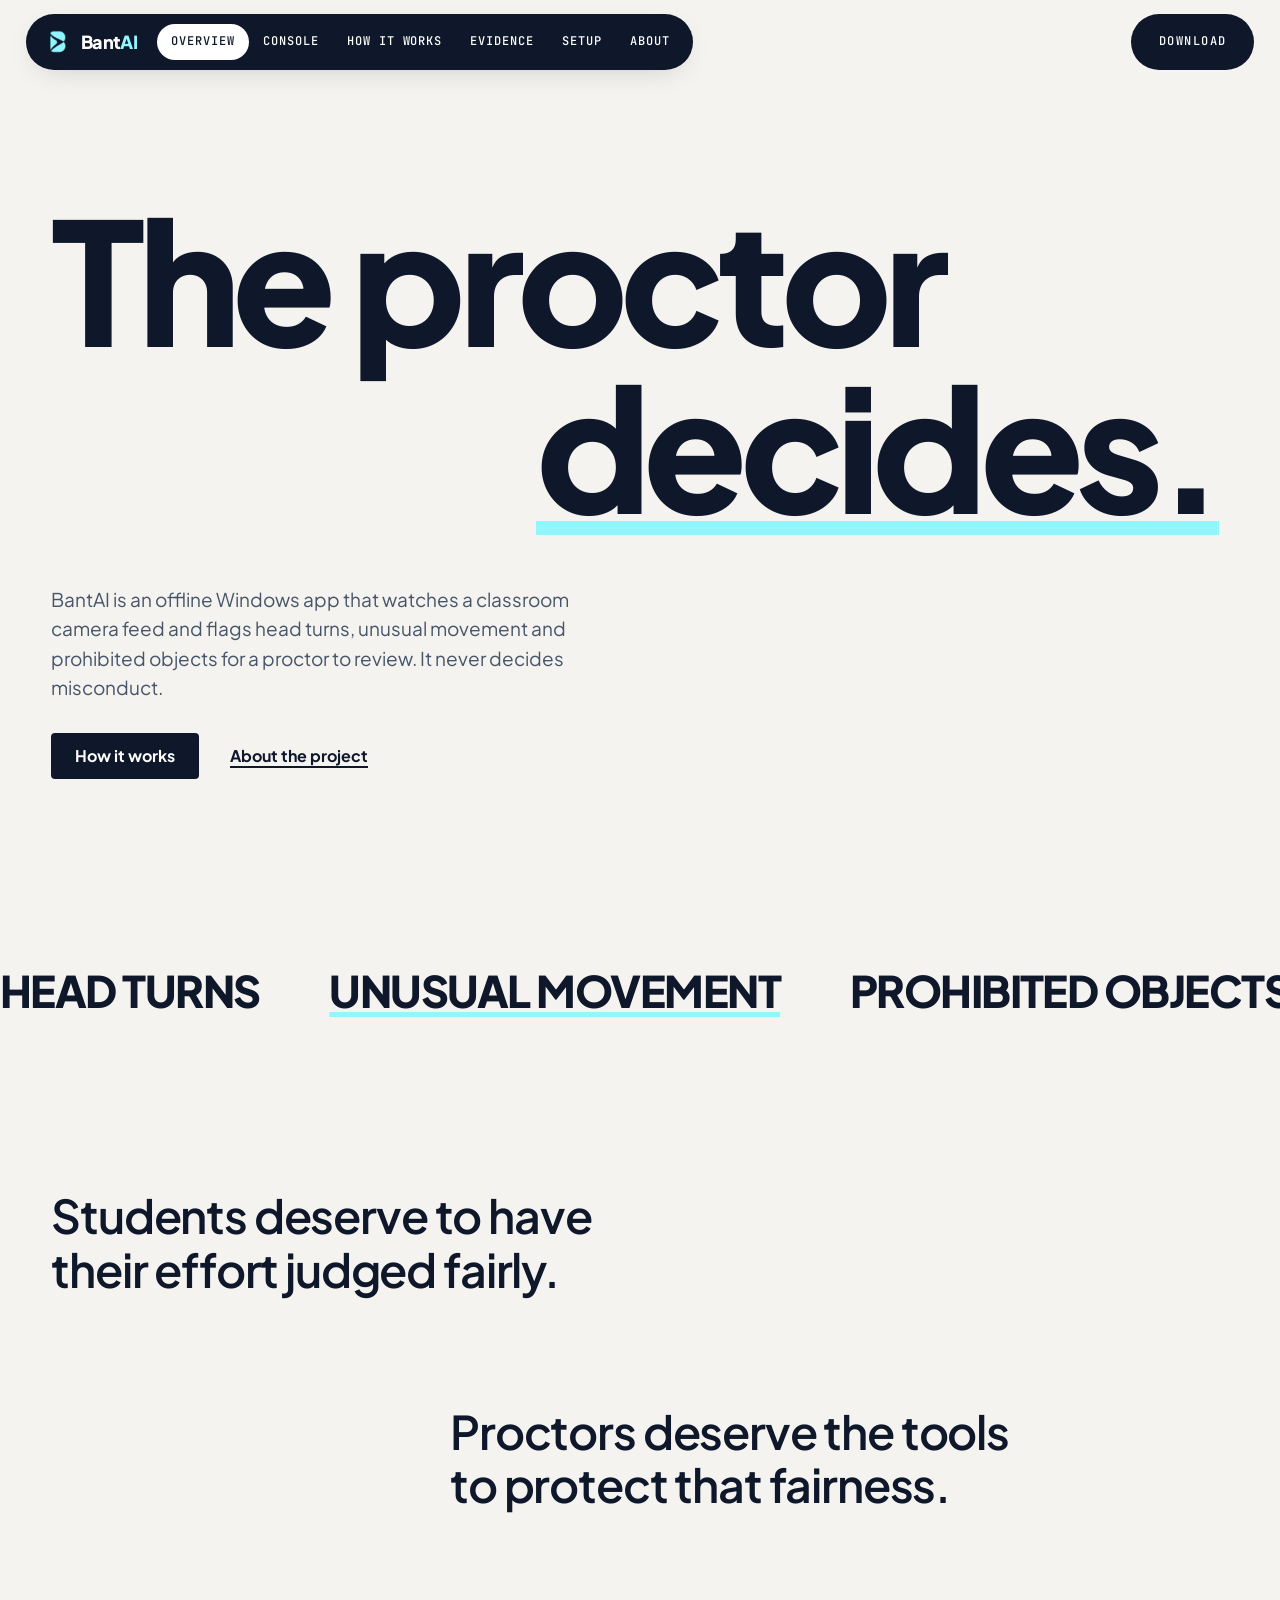
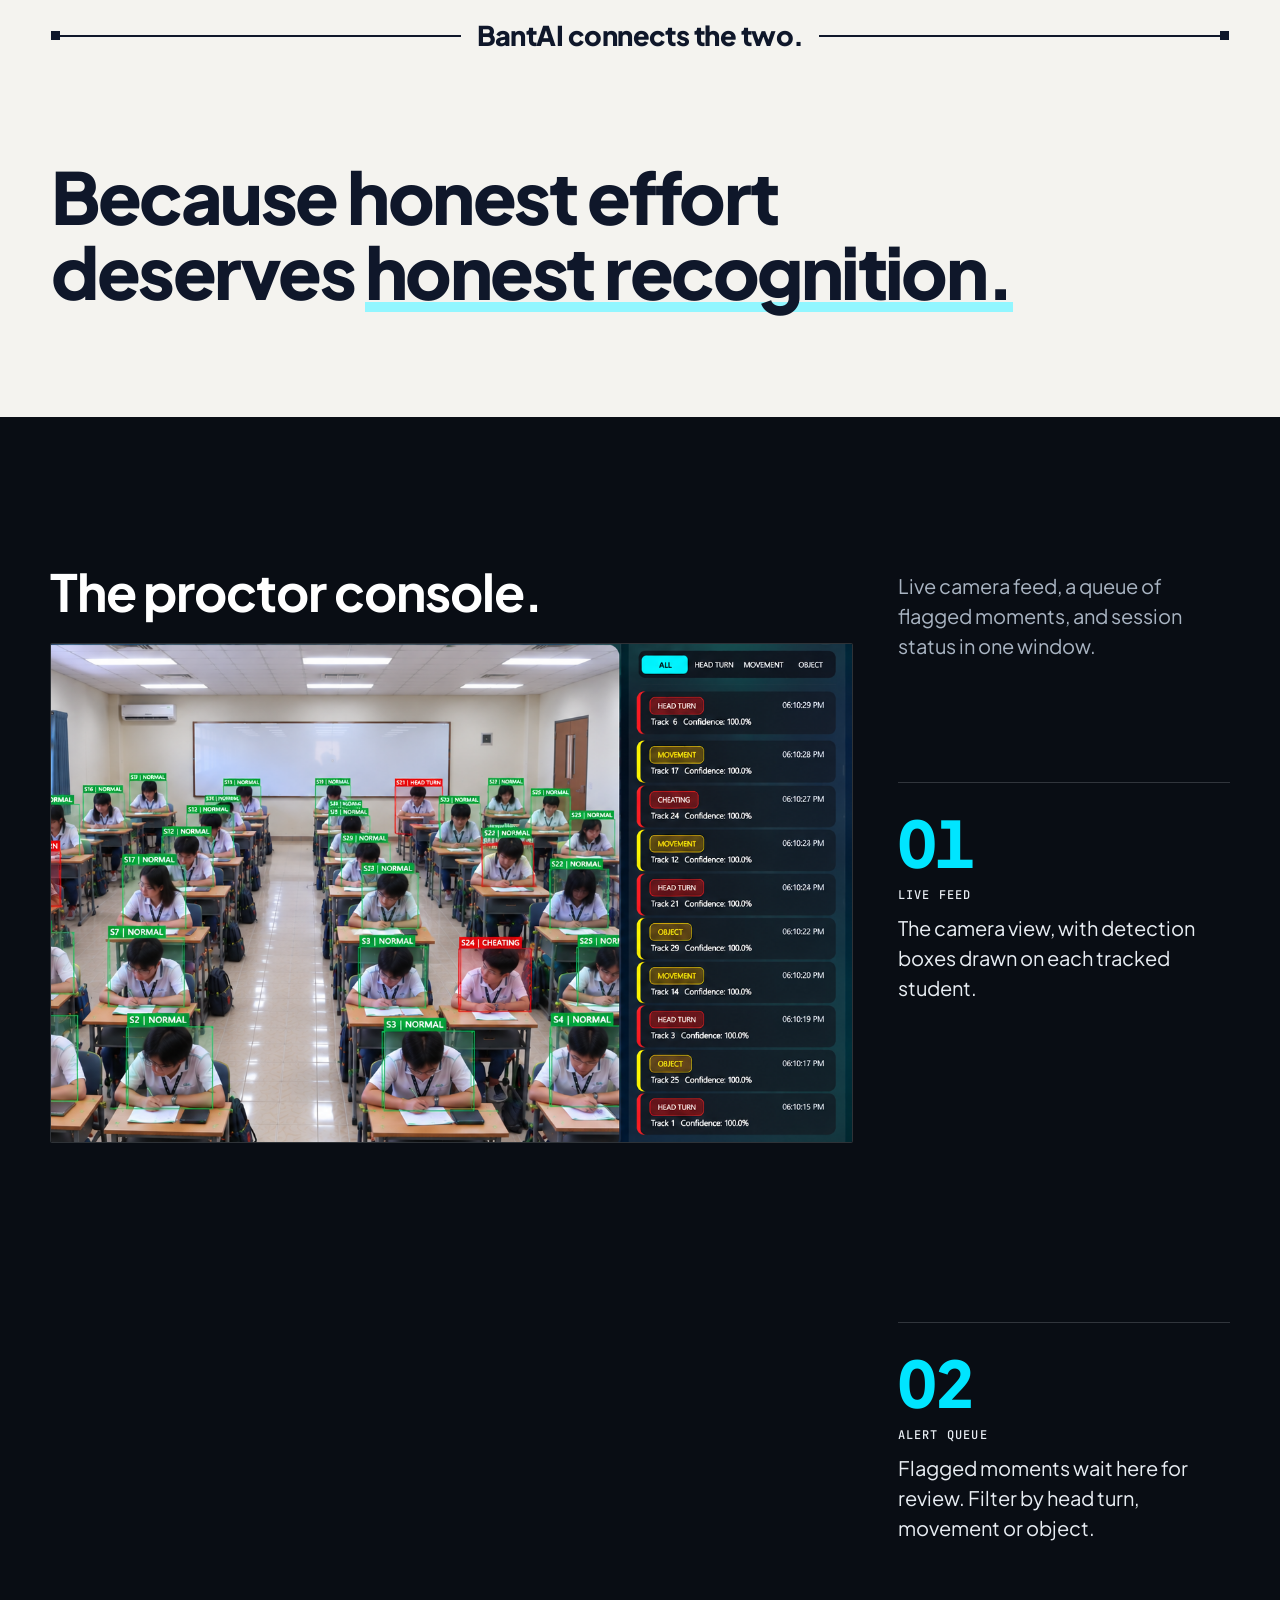
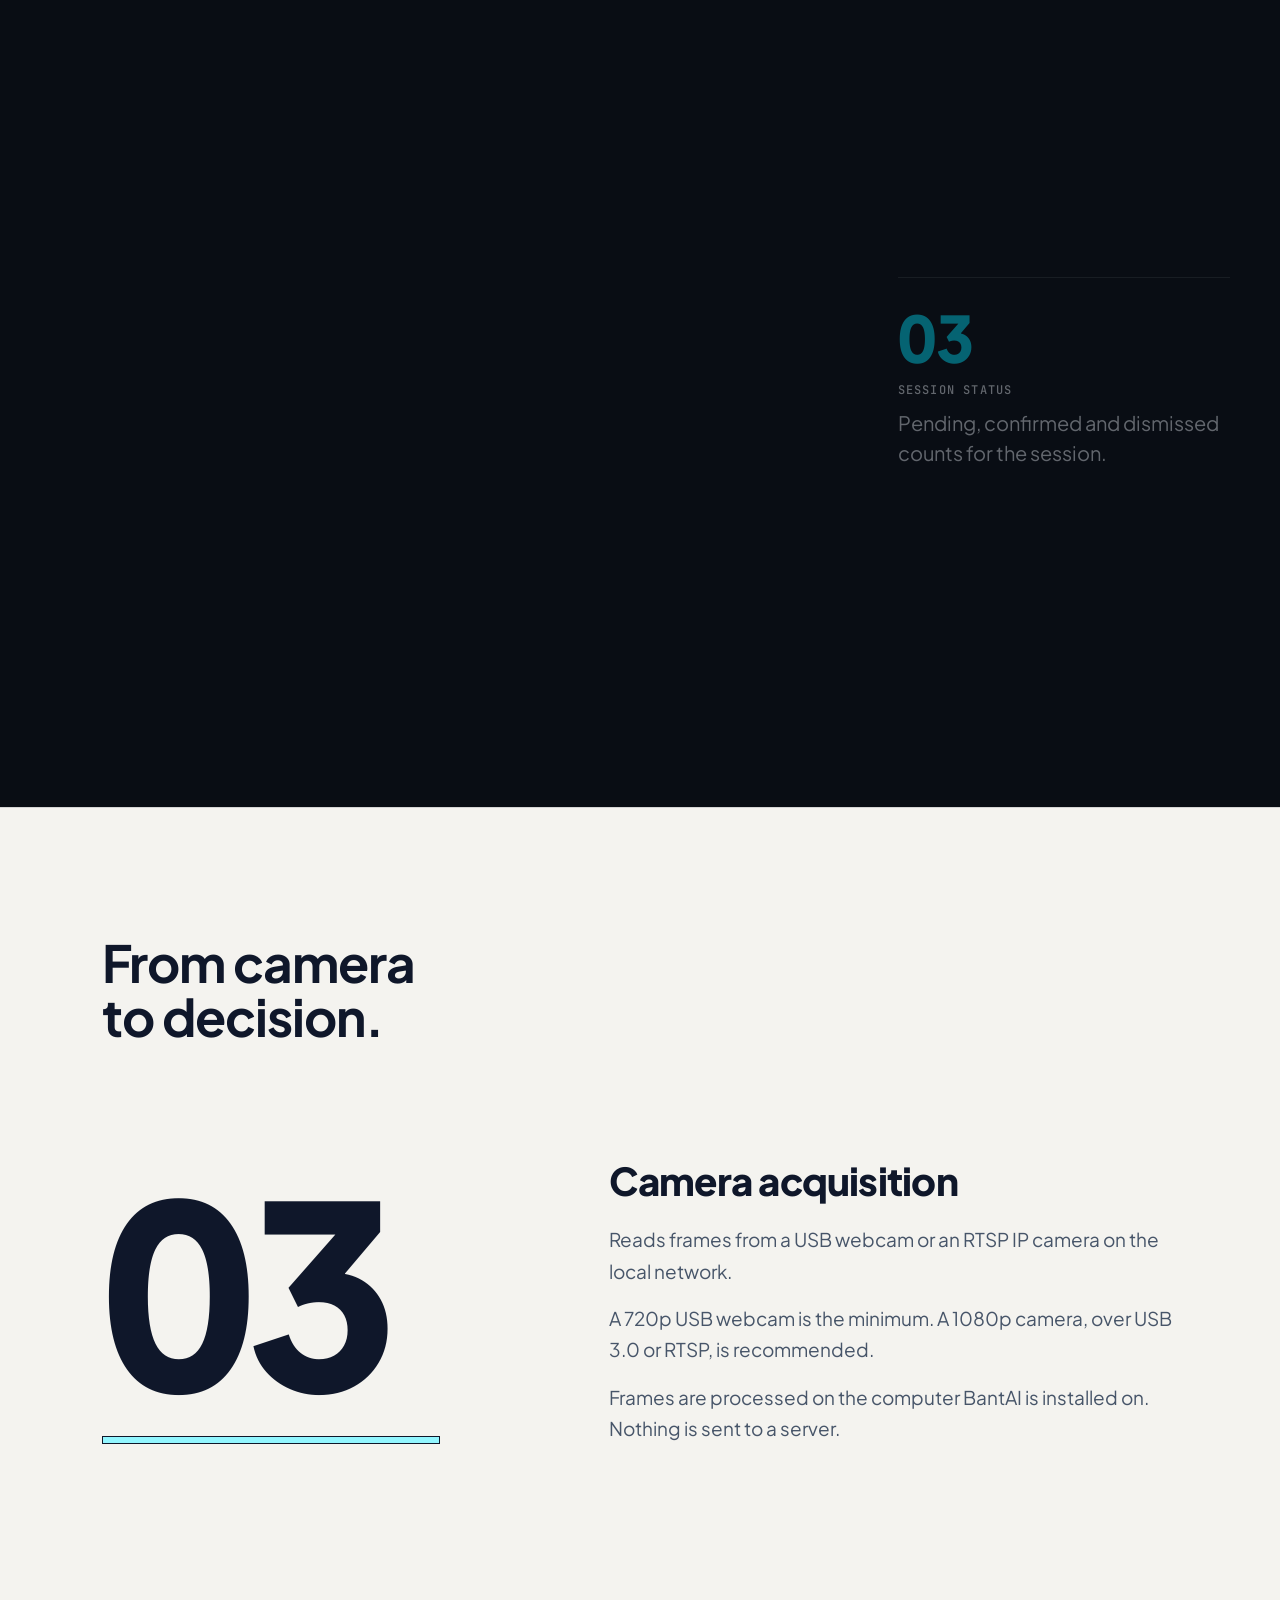
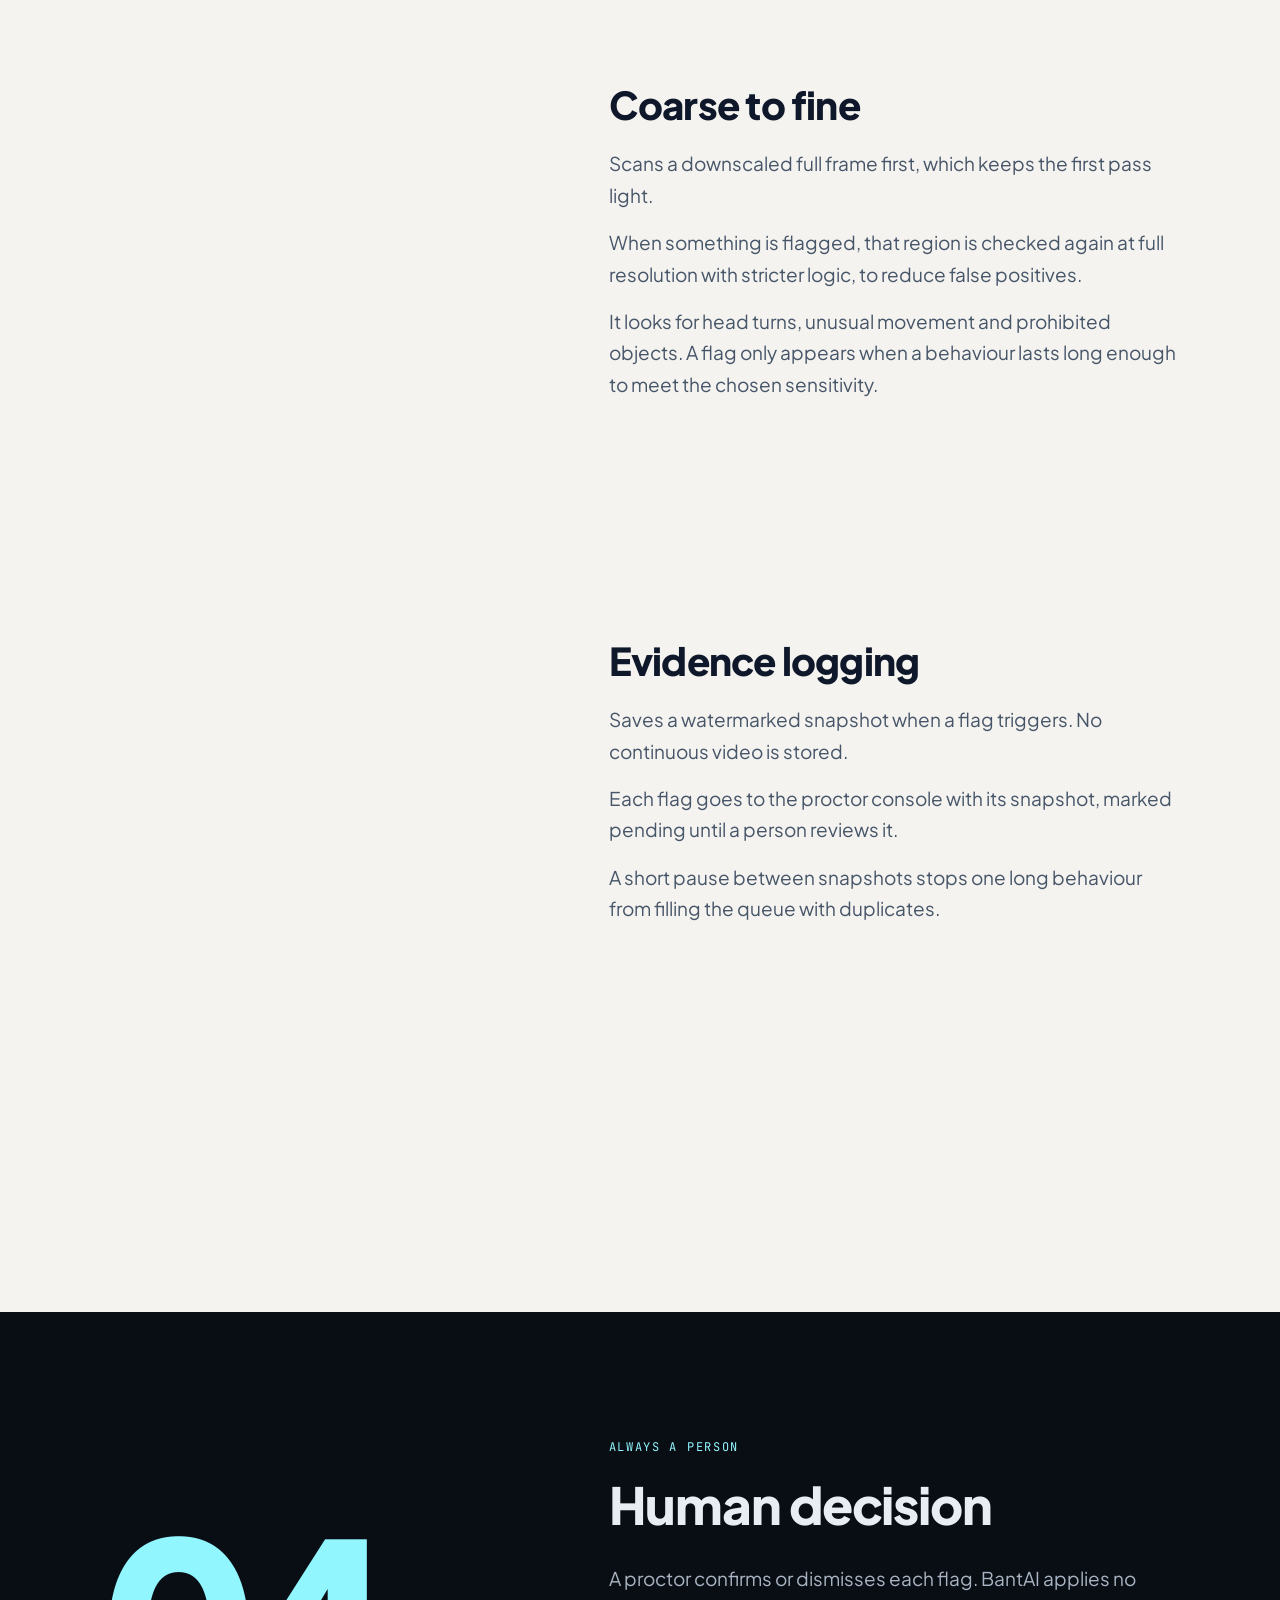
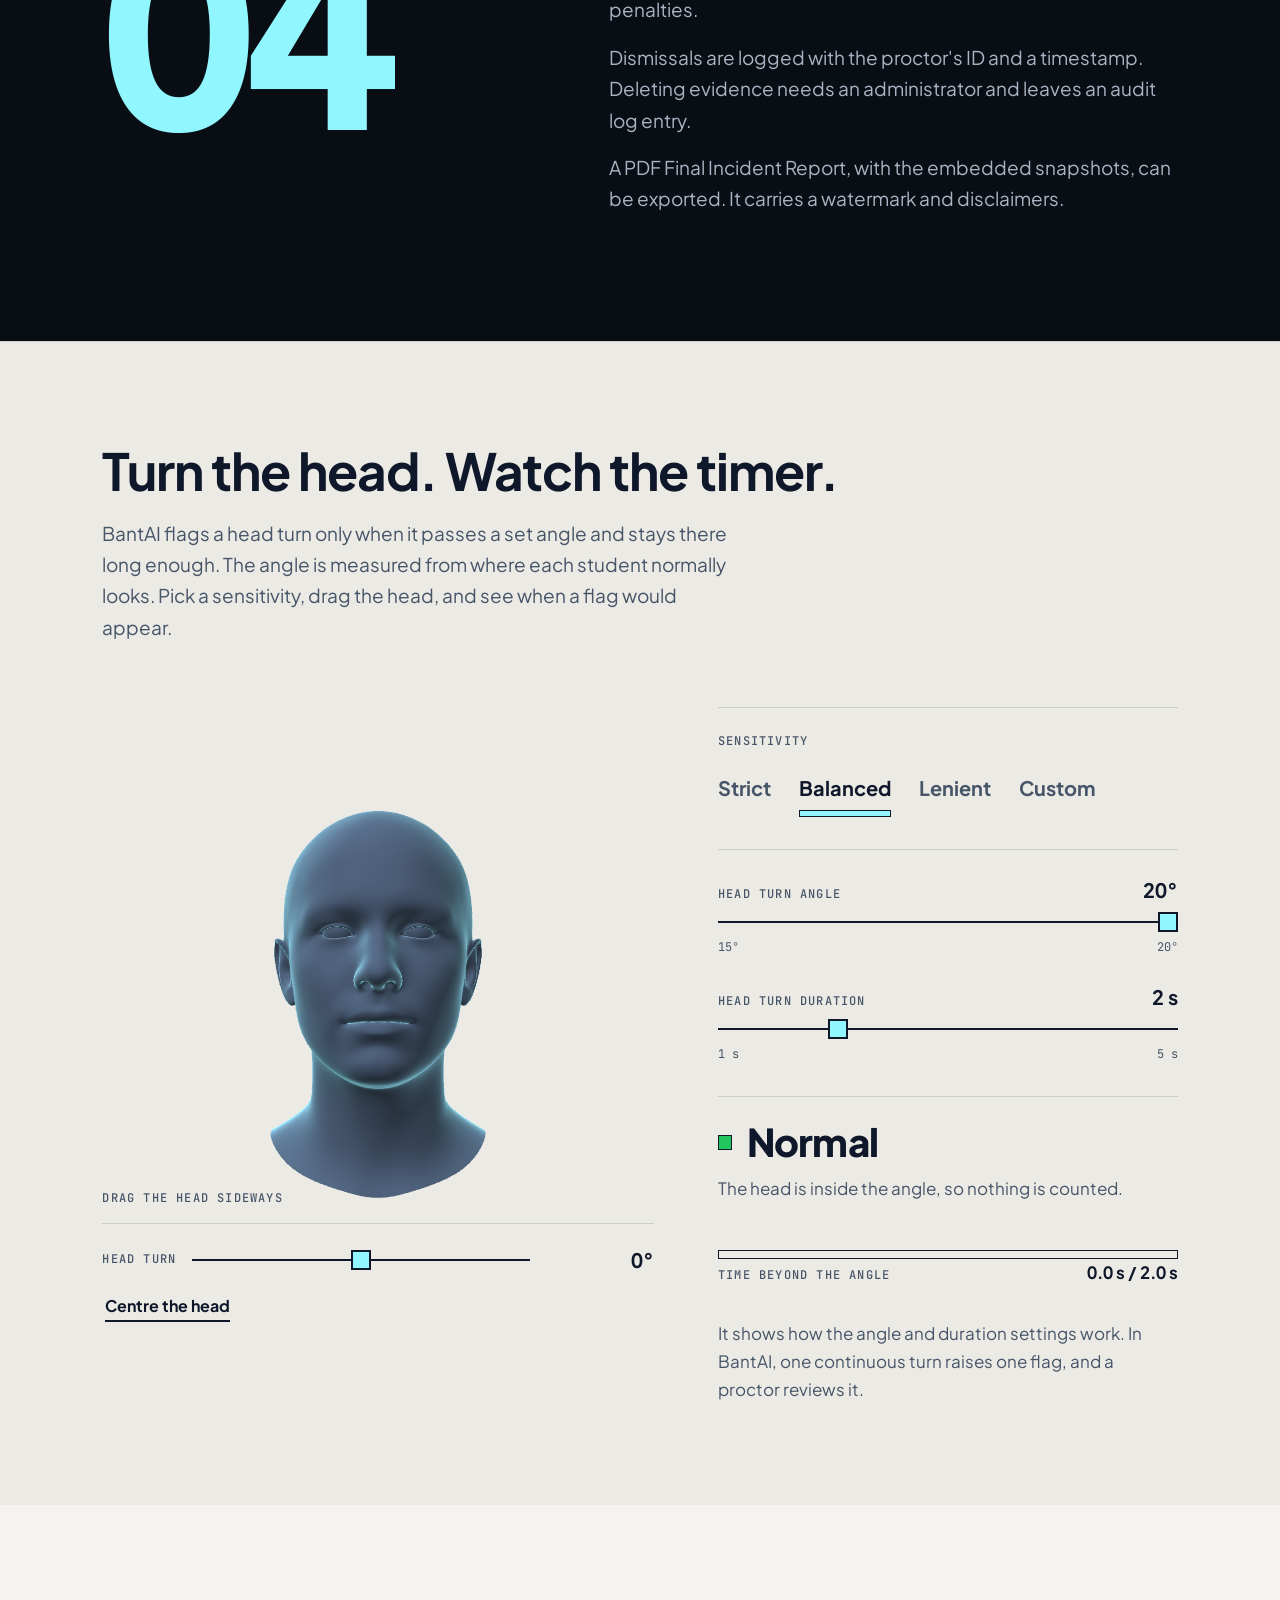
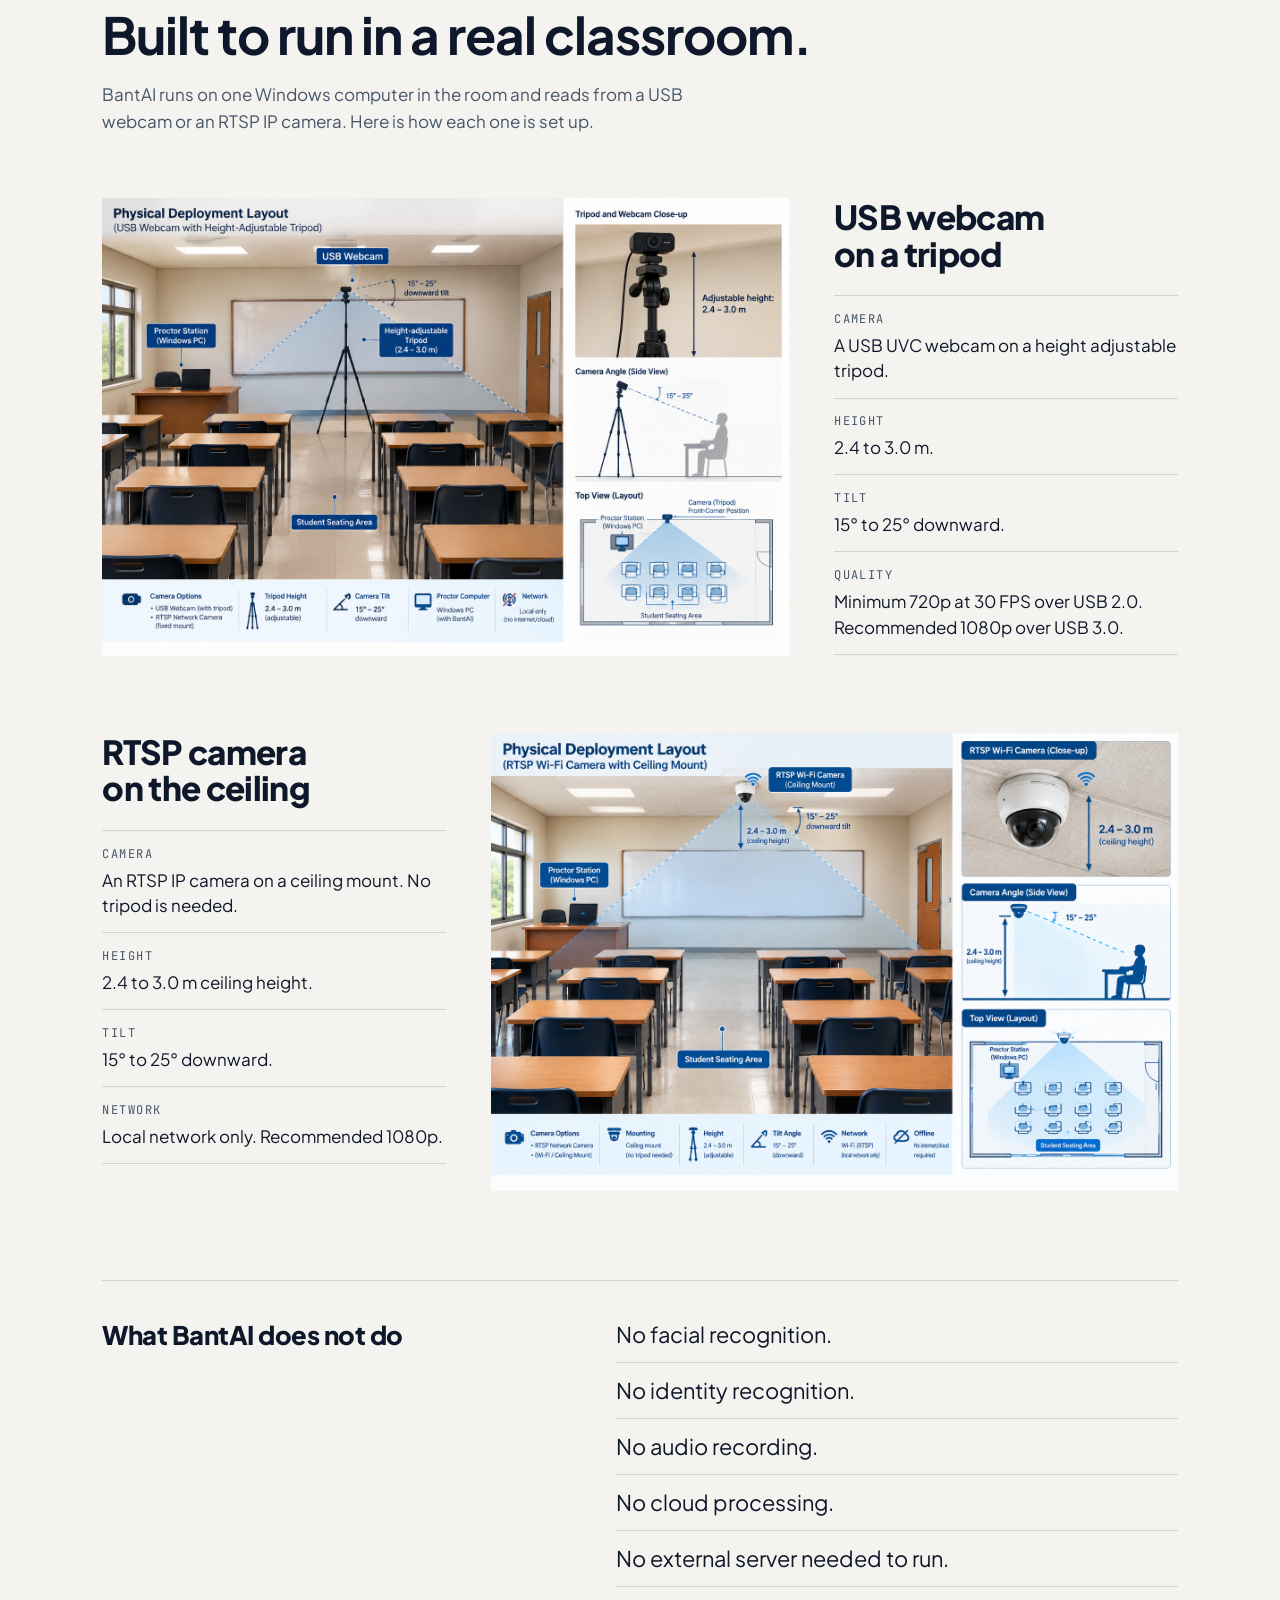
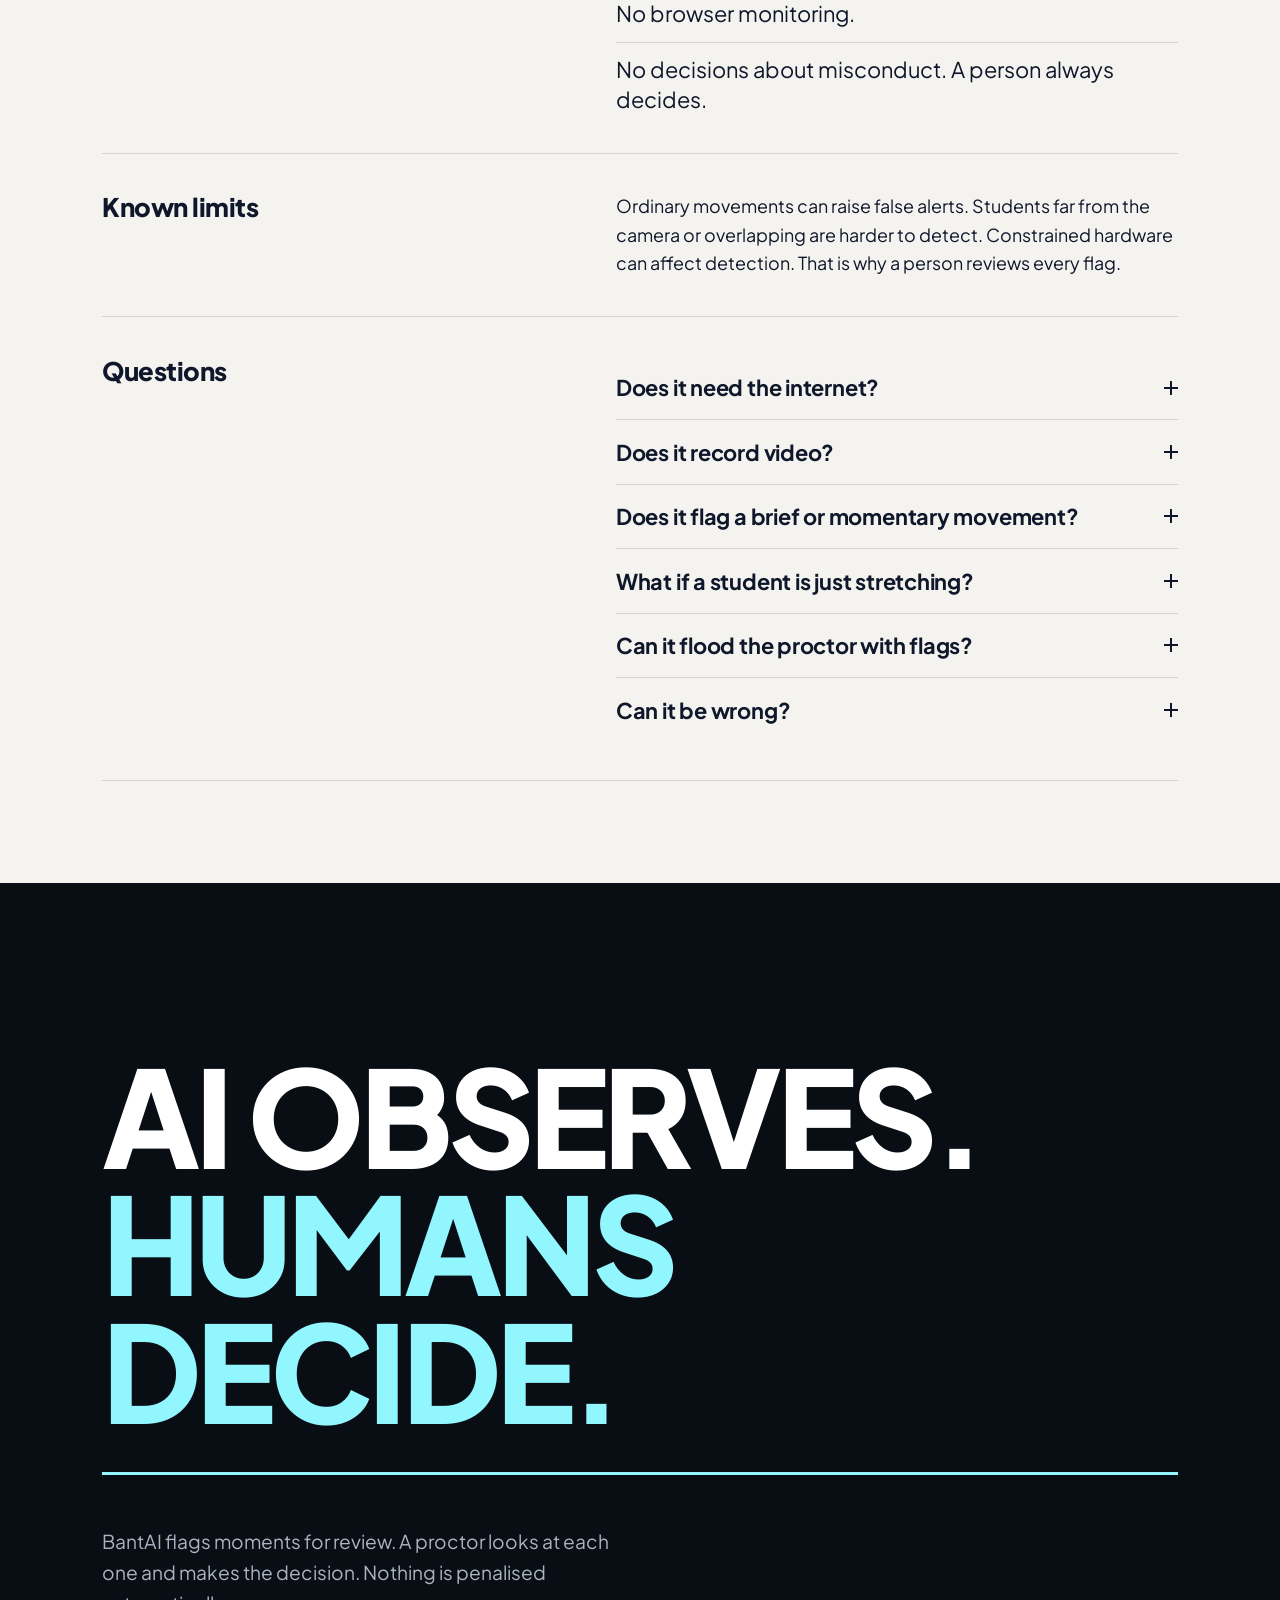
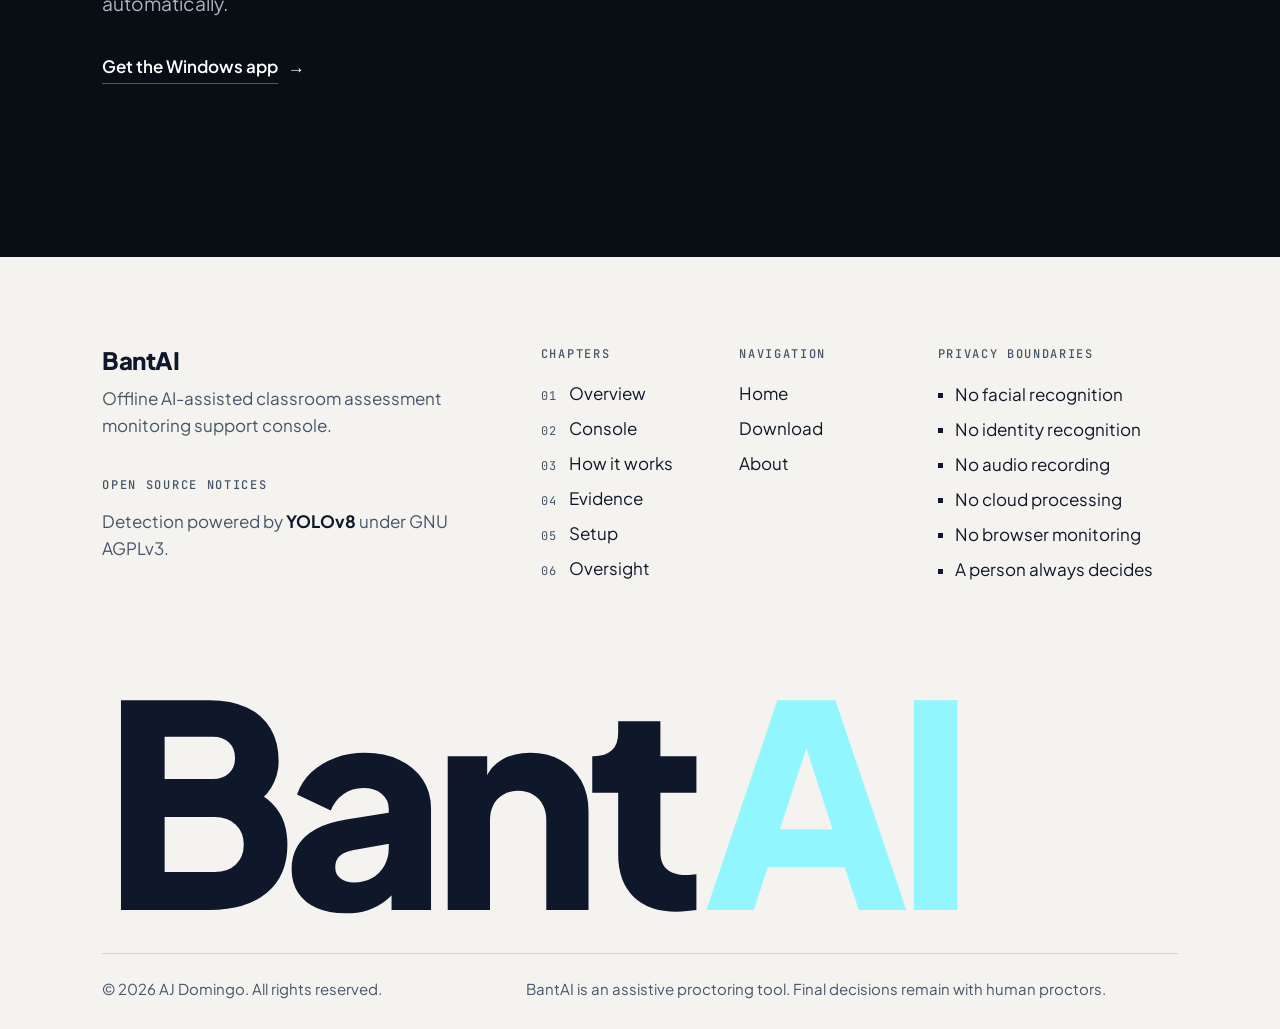
==== index.html @ 80792309 "BantAI Version 1.0 site" ====
<!DOCTYPE html>
<html lang="en">
<head>
  <meta charset="UTF-8">
  <meta name="viewport" content="width=device-width, initial-scale=1.0">
  <title>BantAI: Offline Classroom Assessment System</title>
  <meta name="description" content="BantAI is an offline Windows app that flags head turns, unusual movement and prohibited objects from a classroom camera for a proctor to review.">
  <meta name="theme-color" content="#F4F3EF">
  <link rel="icon" type="image/png" href="assets/images/bantaillogo.png">
  <link rel="preload" as="font" type="font/woff2" crossorigin href="assets/fonts/plus-jakarta-sans.woff2">
  <link rel="stylesheet" href="assets/css/styles.css">
  <script>
    (function(){
      var d=document.documentElement;
      d.classList.add('js');
      window.__bantaiReady=false;
      var reduce=false;
      try { reduce=window.matchMedia('(prefers-reduced-motion: reduce)').matches; } catch(e){}
      var shown=false;
      try { if (sessionStorage.getItem('bantai-splash')==='1') shown=true; } catch(e){}
      if (!reduce && !shown) { d.classList.add('splash'); }
      setTimeout(function(){ d.classList.remove('splash'); if (!window.__bantaiReady){ d.classList.remove('js'); } }, 4000);
    })();
  </script>
  <noscript><style>#splash{display:none !important;}</style></noscript>
</head>
<body>
  <a class="skip-link" href="#main">Skip to content</a>

  <div id="splash" aria-hidden="true">
    <div class="splash-inner">
      <img src="assets/images/bantaillogo.png" alt="" width="56" height="56" class="splash-logo">
      <div class="splash-wordmark">Bant<span>AI</span></div>
      <div class="splash-label">OFFLINE CLASSROOM ASSESSMENT SYSTEM</div>
      <div class="splash-segments" aria-hidden="true">
        <span class="splash-seg"></span><span class="splash-seg"></span><span class="splash-seg"></span>
      </div>
    </div>
  </div>

  <header class="nv" id="nv" data-state="top" data-theme="light" data-hidden="false" data-open="false">
  <div class="nv-pill">
    <a class="nv-brand" href="#top"><img src="assets/images/bantaillogo.png" alt="" width="26" height="26"><span class="nv-word">Bant<b>AI</b></span></a>
    <nav class="nv-links" id="nv-links" aria-label="Sections" data-ind="off">
      <span class="nv-ind" aria-hidden="true"></span>
      <a class="nv-l" href="#top" style="--i:0" aria-current="location"><span class="nv-t">Overview</span></a>
      <a class="nv-l" href="#classroom" style="--i:1"><span class="nv-t">Console</span></a>
      <a class="nv-l" href="#how" style="--i:2"><span class="nv-t">How it works</span></a>
      <a class="nv-l" href="#evidence" style="--i:3"><span class="nv-t">Evidence</span></a>
      <a class="nv-l" href="#deployment" style="--i:4"><span class="nv-t">Setup</span></a>
      <a class="nv-l" href="about.html" style="--i:6"><span class="nv-t">About</span></a>
      <a class="nv-l nv-l--dl" href="download.html" style="--i:7"><span class="nv-t">Download</span></a>
    </nav>
    <button class="nv-burger" type="button" aria-expanded="false" aria-controls="nv-links"><span class="nv-burger-l">Menu</span><span class="nv-burger-i" aria-hidden="true"><i></i><i></i></span></button>
  </div>
  <a class="nv-cta" href="download.html"><span class="nv-cta-t">Download</span></a>
</header>




  <main id="main" tabindex="-1">
    <!-- Hero -->
<section class="hx" id="top" aria-labelledby="hx-title">
  <div class="hx-first">
    <div class="hx-wrap">
      <h1 class="hx-title" id="hx-title">
        <span class="hx-line"><span class="hx-rise-line" style="--d:0">The proctor</span></span>
        <span class="hx-line hx-line--r"><span class="hx-rise-line" style="--d:1"><span class="hx-flag">decides.</span></span></span>
      </h1>
      <div class="hx-side">
        <p class="hx-lead hx-rise" style="--d:3">BantAI is an offline Windows app that watches a classroom camera feed and flags head turns, unusual movement and prohibited objects for a proctor to review. It never decides misconduct.</p>
        <div class="hx-actions hx-rise" style="--d:4">
          <a class="hx-btn" href="#how"><span class="hx-btn-t">How it works</span></a>
          <a class="hx-link" href="about.html"><span class="hx-link-t">About the project</span></a>
        </div>
      </div>
    </div>
  </div>
  <div class="hx-mq" role="group" aria-label="What BantAI flags and who decides">
    <div class="hx-mq-track">
      <ul class="hx-mq-group">
        <li>Head turns</li>
        <li>Unusual movement</li>
        <li>Prohibited objects</li>
        <li>Flagged for review</li>
        <li>Decided by a person</li>
      </ul>
      <ul class="hx-mq-group" aria-hidden="true">
        <li>Head turns</li>
        <li>Unusual movement</li>
        <li>Prohibited objects</li>
        <li>Flagged for review</li>
        <li>Decided by a person</li>
      </ul>
    </div>
  </div>
  <div class="hx-say">
    <p class="hx-q hx-q1"><span class="hx-w hx-w--l" style="--i:0">Students</span> <span class="hx-w hx-w--l" style="--i:1">deserve</span> <span class="hx-w hx-w--l" style="--i:2">to</span> <span class="hx-w hx-w--l" style="--i:3">have</span> <span class="hx-w hx-w--l" style="--i:4">their</span> <span class="hx-w hx-w--l" style="--i:5">effort</span> <span class="hx-w hx-w--l" style="--i:6">judged</span> <span class="hx-w hx-w--l" style="--i:7">fairly.</span></p>
    <p class="hx-q hx-q2"><span class="hx-w hx-w--r" style="--i:0">Proctors</span> <span class="hx-w hx-w--r" style="--i:1">deserve</span> <span class="hx-w hx-w--r" style="--i:2">the</span> <span class="hx-w hx-w--r" style="--i:3">tools</span> <span class="hx-w hx-w--r" style="--i:4">to</span> <span class="hx-w hx-w--r" style="--i:5">protect</span> <span class="hx-w hx-w--r" style="--i:6">that</span> <span class="hx-w hx-w--r" style="--i:7">fairness.</span></p>
    <p class="hx-q hx-join"><span class="hx-bar hx-bar--l" aria-hidden="true"><i></i></span><span class="hx-join-t"><span class="hx-w hx-w--l" style="--i:0">BantAI</span> <span class="hx-w hx-w--l" style="--i:1">connects</span> <span class="hx-w hx-w--r" style="--i:0">the</span> <span class="hx-w hx-w--r" style="--i:1">two.</span></span><span class="hx-bar hx-bar--r" aria-hidden="true"><i></i></span></p>
    <p class="hx-q hx-end"><span class="hx-w hx-w--l" style="--i:0">Because</span> <span class="hx-w hx-w--l" style="--i:1">honest</span> <span class="hx-w hx-w--l" style="--i:2">effort</span> <span class="hx-w hx-w--l" style="--i:3">deserves</span> <span class="hx-em"><span class="hx-w hx-w--r" style="--i:4">honest</span> <span class="hx-w hx-w--r" style="--i:5">recognition.</span></span></p>
  </div>
</section>
    <!-- Chapter 02 -->
    <section class="chapter" id="classroom">
      <div class="chapter-inner">

        <div class="scene" data-scene data-step="0">
          <div class="scene-pin">
<h2 class="scene-title">The proctor console.</h2>
<figure class="scene-figure">
            <div class="scene-frame" data-reveal>
              <div class="console-zoom">
                <img src="assets/images/console.png" width="1589" height="990" decoding="async"
                     alt="BantAI proctor console showing a live classroom feed with detection boxes, an alert queue on the right and session counts at the bottom.">
              </div>
            </div>
          </figure>
</div>

          <div class="scene-copy">
            <p class="scene-intro" data-reveal>Live camera feed, a queue of flagged moments, and session status in one window.</p>

            <div class="scene-step" data-step-index="1" tabindex="0">
              <span class="scene-num" aria-hidden="true">01</span>
              <h3 class="scene-label">Live feed</h3>
              <p>The camera view, with detection boxes drawn on each tracked student.</p>
            </div>

            <div class="scene-step" data-step-index="2" tabindex="0">
              <span class="scene-num" aria-hidden="true">02</span>
              <h3 class="scene-label">Alert queue</h3>
              <p>Flagged moments wait here for review. Filter by head turn, movement or object.</p>
            </div>

            <div class="scene-step" data-step-index="3" tabindex="0">
              <span class="scene-num" aria-hidden="true">03</span>
              <h3 class="scene-label">Session status</h3>
              <p>Pending, confirmed and dismissed counts for the session.</p>
            </div>
          </div>
        </div>
      </div>
    </section>

    <!-- Chapter 03 -->
    <section class="chapter pl" id="how" aria-labelledby="pl-h">
  <div class="pl-wrap">
    <div class="pl-scene" data-pl-scene data-step="1">
      <div class="pl-pin">
        <h2 class="pl-title" id="pl-h">From camera to decision.</h2>
        <div class="pl-stage" aria-hidden="true">
          <div class="pl-num"><span class="pl-roll"><span>01</span><span>02</span><span>03</span></span></div>
          <div class="pl-track"><i></i></div>
        </div>
      </div>
      <ol class="pl-steps">
        <li class="pl-step is-active" data-pl-step="1">
          <span class="pl-n" aria-hidden="true">01</span>
          <h3 class="pl-t">Camera acquisition</h3>
          <p class="pl-b">Reads frames from a USB webcam or an RTSP IP camera on the local network.</p>
          <p class="pl-b">A 720p USB webcam is the minimum. A 1080p camera, over USB 3.0 or RTSP, is recommended.</p>
          <p class="pl-b">Frames are processed on the computer BantAI is installed on. Nothing is sent to a server.</p>
        </li>
        <li class="pl-step" data-pl-step="2">
          <span class="pl-n" aria-hidden="true">02</span>
          <h3 class="pl-t">Coarse to fine</h3>
          <p class="pl-b">Scans a downscaled full frame first, which keeps the first pass light.</p>
          <p class="pl-b">When something is flagged, that region is checked again at full resolution with stricter logic, to reduce false positives.</p>
          <p class="pl-b">It looks for head turns, unusual movement and prohibited objects. A flag only appears when a behaviour lasts long enough to meet the chosen sensitivity.</p>
        </li>
        <li class="pl-step" data-pl-step="3">
          <span class="pl-n" aria-hidden="true">03</span>
          <h3 class="pl-t">Evidence logging</h3>
          <p class="pl-b">Saves a watermarked snapshot when a flag triggers. No continuous video is stored.</p>
          <p class="pl-b">Each flag goes to the proctor console with its snapshot, marked pending until a person reviews it.</p>
          <p class="pl-b">A short pause between snapshots stops one long behaviour from filling the queue with duplicates.</p>
        </li>
      </ol>
    </div>
  </div>
  <div class="pl-final">
    <div class="pl-wrap">
      <ol class="pl-final-list" start="4">
        <li class="pl-final-item">
          <span class="pl-fn" aria-hidden="true">04</span>
          <div class="pl-fc">
            <p class="pl-tag">Always a person</p>
            <h3 class="pl-t">Human decision</h3>
            <p class="pl-b">A proctor confirms or dismisses each flag. BantAI applies no penalties.</p>
          <p class="pl-b">Dismissals are logged with the proctor's ID and a timestamp. Deleting evidence needs an administrator and leaves an audit log entry.</p>
          <p class="pl-b">A PDF Final Incident Report, with the embedded snapshots, can be exported. It carries a watermark and disclaimers.</p>
            
          </div>
        </li>
      </ol>
    </div>
  </div>
</section>

    <!-- Chapter 04 -->
    <section class="chapter sim" id="evidence" aria-labelledby="sim-h" data-state="normal">
  <div class="sim-wrap">
    <h2 class="sim-title" id="sim-h">Turn the head. Watch the timer.</h2>
    <p class="sim-lead">BantAI flags a head turn only when it passes a set angle and stays there long enough. The angle is measured from where each student normally looks. Pick a sensitivity, drag the head, and see when a flag would appear.</p>
    <div class="sim-grid">
      <div class="sim-stagecol">
        <div class="sim-stage" id="sim-stage">
          <canvas class="sim-canvas" id="sim-canvas" role="img" aria-label="A 3D model of a head. Drag sideways, or use the Head turn slider, to turn it."></canvas>
          <p class="sim-msg" id="sim-msg">The 3D head needs JavaScript to run.</p>
          <p class="sim-hint sim-k" aria-hidden="true">Drag the head sideways</p>
        </div>
        <div class="sim-yawrow">
          <label class="sim-k" for="sim-yaw">Head turn</label>
          <input class="sim-range" type="range" id="sim-yaw" min="-85" max="85" step="1" value="0">
          <span class="sim-v" id="sim-yaw-out">0°</span>
          <button class="sim-center" type="button" id="sim-center">Centre the head</button>
        </div>
      </div>
      <div class="sim-panel">
        <fieldset class="sim-block sim-presets">
          <legend class="sim-k">Sensitivity</legend>
          <div class="sim-opts">
            <label class="sim-opt"><input type="radio" name="sim-preset" value="strict"><span>Strict</span></label>
            <label class="sim-opt"><input type="radio" name="sim-preset" value="balanced" checked><span>Balanced</span></label>
            <label class="sim-opt"><input type="radio" name="sim-preset" value="lenient"><span>Lenient</span></label>
            <label class="sim-opt"><input type="radio" name="sim-preset" value="custom"><span>Custom</span></label>
          </div>
        </fieldset>
        <div class="sim-block">
          <div class="sim-ctl">
            <div class="sim-row"><label class="sim-k" for="sim-angle">Head turn angle</label><span class="sim-v" id="sim-angle-out">20°</span></div>
            <input class="sim-range" type="range" id="sim-angle" min="15" max="20" step="1" value="20">
            <div class="sim-ends" aria-hidden="true"><span>15°</span><span>20°</span></div>
          </div>
          <div class="sim-ctl">
            <div class="sim-row"><label class="sim-k" for="sim-dur">Head turn duration</label><span class="sim-v" id="sim-dur-out">2 s</span></div>
            <input class="sim-range" type="range" id="sim-dur" min="1" max="5" step="1" value="2">
            <div class="sim-ends" aria-hidden="true"><span>1 s</span><span>5 s</span></div>
          </div>
        </div>
        <div class="sim-block sim-read">
          <div class="sim-live" aria-live="polite" aria-atomic="true">
            <p class="sim-state"><span class="sim-dot" aria-hidden="true"></span><span id="sim-state">Normal</span></p>
            <p class="sim-explain" id="sim-explain">The head is inside the angle, so nothing is counted.</p>
          </div>
          <div class="sim-meter" aria-hidden="true"><span class="sim-fill" id="sim-fill"></span></div>
          <p class="sim-time"><span class="sim-k">Time beyond the angle</span><span class="sim-v" id="sim-time">0.0 s / 2.0 s</span></p>
        </div>
        <p class="sim-foot">It shows how the angle and duration settings work. In BantAI, one continuous turn raises one flag, and a proctor reviews it.</p>
      </div>
    </div>
  </div>
</section>

    <!-- Chapter 05 -->
    <section class="chapter dp" id="deployment" aria-labelledby="dp-h">
  <div class="dp-wrap">
    <h2 class="dp-title" id="dp-h">Built to run in a real classroom.</h2>
    <p class="dp-lead">BantAI runs on one Windows computer in the room and reads from a USB webcam or an RTSP IP camera. Here is how each one is set up.</p>

    <article class="dp-setup dp-setup--l" aria-labelledby="dp-usb-h">
      <h3 class="dp-setup-title" id="dp-usb-h">USB webcam on a tripod</h3>
      <div class="dp-media">
        <img class="dp-img" src="assets/images/usb-layout.png" width="1536" height="1024" loading="lazy" decoding="async" alt="Physical deployment layout for a USB webcam on a height adjustable tripod. The webcam sits 2.4 to 3.0 metres up, tilted 15 to 25 degrees downward, facing the student seating area. The proctor station, a Windows computer, is at the front of the room. A close up, a side view and a top view are shown on the right.">
      </div>
      <dl class="dp-specs">
        <div><dt>Camera</dt><dd>A USB UVC webcam on a height adjustable tripod.</dd></div>
        <div><dt>Height</dt><dd>2.4 to 3.0 m.</dd></div>
        <div><dt>Tilt</dt><dd>15° to 25° downward.</dd></div>
        <div><dt>Quality</dt><dd>Minimum 720p at 30 FPS over USB 2.0. Recommended 1080p over USB 3.0.</dd></div>
      </dl>
    </article>

    <article class="dp-setup dp-setup--r" aria-labelledby="dp-rtsp-h">
      <h3 class="dp-setup-title" id="dp-rtsp-h">RTSP camera on the ceiling</h3>
      <div class="dp-media">
        <img class="dp-img" src="assets/images/rtsp-layout.png" width="1536" height="1024" loading="lazy" decoding="async" alt="Physical deployment layout for an RTSP network camera on a ceiling mount. The camera is 2.4 to 3.0 metres up, tilted 15 to 25 degrees downward, facing the student seating area. The proctor station, a Windows computer, is at the front of the room. A close up, a side view and a top view are shown on the right.">
      </div>
      <dl class="dp-specs">
        <div><dt>Camera</dt><dd>An RTSP IP camera on a ceiling mount. No tripod is needed.</dd></div>
        <div><dt>Height</dt><dd>2.4 to 3.0 m ceiling height.</dd></div>
        <div><dt>Tilt</dt><dd>15° to 25° downward.</dd></div>
        <div><dt>Network</dt><dd>Local network only. Recommended 1080p.</dd></div>
      </dl>
    </article>

    <div class="dp-rows">
      <div class="dp-row">
        <h3 class="dp-row-title">What BantAI does not do</h3>
        <ul class="dp-nots">
          <li>No facial recognition.</li>
          <li>No identity recognition.</li>
          <li>No audio recording.</li>
          <li>No cloud processing.</li>
          <li>No external server needed to run.</li>
          <li>No browser monitoring.</li>
          <li>No decisions about misconduct. A person always decides.</li>
        </ul>
      </div>
      <div class="dp-row">
        <h3 class="dp-row-title">Known limits</h3>
        <p class="dp-row-text">Ordinary movements can raise false alerts. Students far from the camera or overlapping are harder to detect. Constrained hardware can affect detection. That is why a person reviews every flag.</p>
      </div>
      <div class="dp-row">
        <h3 class="dp-row-title">Questions</h3>
        <div class="dp-faq">
          <details class="dp-q"><summary>Does it need the internet?</summary><p>No. BantAI runs offline on the computer it is installed on.</p></details>
          <details class="dp-q"><summary>Does it record video?</summary><p>No continuous video is stored. It saves a watermarked snapshot when a flag triggers.</p></details>
          <details class="dp-q"><summary>Does it flag a brief or momentary movement?</summary><p>Not by itself. A flag appears only when a head turn or a movement passes the set size and lasts the set time, so a quick glance or a shift in the seat does not raise one.</p></details>
          <details class="dp-q"><summary>What if a student is just stretching?</summary><p>A quick stretch is usually too short to count. A longer one can still meet the sensitivity and raise a flag, and the proctor decides what it means.</p></details>
          <details class="dp-q"><summary>Can it flood the proctor with flags?</summary><p>It is built to avoid that. One continuous behaviour raises one flag, and repeats of the same behaviour within 10 seconds update that flag instead of adding a new one.</p></details>
          <details class="dp-q"><summary>Can it be wrong?</summary><p>Yes. It can raise false alerts. That is why a person reviews every flag.</p></details>
        </div>
      </div>
    </div>
  </div>

</section>

    <!-- Chapter 06 -->
    <section class="chapter au" id="authority" aria-labelledby="au-h">
  <div class="au-wrap">
    <div class="au-head">
      <h2 class="au-title" id="au-h">
        <span class="au-line au-a">AI OBSERVES.</span>
        <span class="au-line au-b">HUMANS DECIDE.</span>
      </h2>
      <span class="au-rule" aria-hidden="true"></span>
    </div>
    <div class="au-body">
      <p class="au-text">BantAI flags moments for review. A proctor looks at each one and makes the decision. Nothing is penalised automatically.</p>
      <a class="au-link" href="download.html"><span class="au-link-t">Get the Windows app</span><span class="au-arrow" aria-hidden="true">→</span></a>
    </div>
  </div>
</section>
  </main>

  <footer class="ft">
  <div class="ft-wrap">
    <div class="ft-top">
      <div class="ft-col ft-brand">
        <p class="ft-name">BantAI</p>
        <p class="ft-desc">Offline AI-assisted classroom assessment monitoring support console.</p>
        <div class="ft-notice">
          <h2 class="ft-h">Open Source Notices</h2>
          <p>Detection powered by <strong>YOLOv8</strong> under GNU AGPLv3.</p>
        </div>
      </div>
      <nav class="ft-col" aria-label="Chapters">
        <h2 class="ft-h">Chapters</h2>
        <ul class="ft-list">
          <li><a class="ft-link" href="#top"><span class="ft-n">01</span><span class="ft-t">Overview</span></a></li>
          <li><a class="ft-link" href="#classroom"><span class="ft-n">02</span><span class="ft-t">Console</span></a></li>
          <li><a class="ft-link" href="#how"><span class="ft-n">03</span><span class="ft-t">How it works</span></a></li>
          <li><a class="ft-link" href="#evidence"><span class="ft-n">04</span><span class="ft-t">Evidence</span></a></li>
          <li><a class="ft-link" href="#deployment"><span class="ft-n">05</span><span class="ft-t">Setup</span></a></li>
          <li><a class="ft-link" href="#authority"><span class="ft-n">06</span><span class="ft-t">Oversight</span></a></li>
        </ul>
      </nav>
      <nav class="ft-col" aria-label="Pages">
        <h2 class="ft-h">Navigation</h2>
        <ul class="ft-list">
          <li><a class="ft-link" href="index.html"><span class="ft-t">Home</span></a></li>
          <li><a class="ft-link" href="download.html"><span class="ft-t">Download</span></a></li>
          <li><a class="ft-link" href="about.html"><span class="ft-t">About</span></a></li>
        </ul>
      </nav>
      <div class="ft-col">
        <h2 class="ft-h">Privacy boundaries</h2>
        <ul class="ft-list ft-facts">
          <li>No facial recognition</li>
          <li>No identity recognition</li>
          <li>No audio recording</li>
          <li>No cloud processing</li>
          <li>No browser monitoring</li>
          <li>A person always decides</li>
        </ul>
      </div>
    </div>
    <div class="ft-mark" aria-hidden="true"><span class="ft-mark-in">Bant<span class="ft-mark-ai">AI</span></span></div>
    <div class="ft-bottom">
      <p>© 2026 AJ Domingo. All rights reserved.</p>
      <p>BantAI is an assistive proctoring tool. Final decisions remain with human proctors.</p>
    </div>
  </div>
</footer>

  <script src="assets/js/main.js"></script>
<script src="assets/js/deploy.js" defer></script>
  <script src="assets/js/head-sim.js" defer></script>
</body>
</html>
---- assets/css/styles.css ----
/* ══════════════════════════════════════════════════════════════════
   BantAI 2.0 — GLOBAL DESIGN SYSTEM & STYLESHEET
   ══════════════════════════════════════════════════════════════════ */

@font-face {
  font-family: 'Plus Jakarta Sans';
  src: url('../fonts/plus-jakarta-sans.woff2') format('woff2');
  font-weight: 200 800;
  font-display: swap;
  font-style: normal;
}
@font-face {
  font-family: 'JetBrains Mono';
  src: url('../fonts/jetbrains-mono.woff2') format('woff2');
  font-weight: 400 800;
  font-display: swap;
  font-style: normal;
}

:root {
  --bg: #FFFFFF;
  --paper: #F4F3EF;
  --paper-2: #ECEAE4;
  --hairline: rgba(15, 23, 42, 0.14);
  --r-1: 2px;
  --r-2: 4px;
  --r-3: 8px;
  --z-splash: 100000;
  --surface: #F8FAFC;
  --surface-card: #FFFFFF;
  --surface-dark: #090D14;
  --surface-dark-card: #121824;

  --cyan: #00E5FF;
  --cyan-bright: #70F3FF;
  --cyan-deep: #00B4C8;
  --cyan-dark: #006978;
  --cyan-dim: rgba(0, 229, 255, 0.10);

  --green: #10B981;
  --green-dim: rgba(16, 185, 129, 0.10);
  --amber: #F59E0B;
  --amber-dim: rgba(245, 158, 11, 0.10);
  --purple: #8B5CF6;
  --purple-dim: rgba(139, 92, 246, 0.10);

  --text: #0F172A;
  --muted: #475569;
  --dim: #94A3B8;
  --border: rgba(15, 23, 42, 0.08);
  --border-accent: rgba(0, 229, 255, 0.35);

  --sans: 'Plus Jakarta Sans', -apple-system, BlinkMacSystemFont, sans-serif;
  --mono: 'JetBrains Mono', monospace;
  --font-display: var(--sans);

  --r-lg: 20px;
  --r-md: 14px;
  --r-sm: 8px;

  /* Token rule: apply tokens only to shared infrastructure (reveal, progress, back-to-top, toast, modal, FAQ, tabs, nav, z-index). Other rules are replaced in later phases. Breakpoints: 980px, 640px. */

  /* Color aliases */
  --ink: var(--text);
  --ink-muted: var(--muted);
  --accent: var(--cyan);
  --accent-text: var(--cyan-dark);
  --ink-faint: #606a77;

  /* Type scale */
  --fs-display: clamp(2.5rem, 6.4vw, 6.5rem);
  --fs-h2: clamp(2.25rem, 5vw, 4.5rem);
  --fs-h3: clamp(1.5rem, 2.4vw, 2.25rem);
  --fs-body-lg: 1.25rem;
  --fs-body: 1.0625rem;
  --fs-label: 0.75rem;
  --section-y: clamp(5rem, 10vw, 9rem);
  --fs-small: 0.875rem;
  --fs-label: 0.75rem;

  /* Spacing */
  --space-1: 0.25rem;
  --space-2: 0.5rem;
  --space-3: 0.75rem;
  --space-4: 1rem;
  --space-5: 1.5rem;
  --space-6: 2rem;
  --space-7: 3rem;
  --space-8: 4.5rem;
  --space-9: 6.5rem;
  --space-10: 9rem;

  /* Shadow */
  --shadow-1: 0 1px 2px rgba(15, 23, 42, 0.06);
  --shadow-2: 0 6px 20px -8px rgba(15, 23, 42, 0.16);
  --shadow-3: 0 24px 60px -24px rgba(15, 23, 42, 0.28);

  /* Z-index scale (preserves existing relative order) */
  --z-base: 0;
  --z-dropdown: 100;
  --z-sticky: 200;
  --z-nav: 1000;
  --z-modal: 2000;
  --z-toast: 9999;

  /* Motion */
  --dur-micro: 140ms;
  --dur-ui: 220ms;
  --dur-reveal: 520ms;
  --dur-scene: 760ms;
  --ease-out: cubic-bezier(0.16, 1, 0.3, 1);
  --ease-in-out: cubic-bezier(0.65, 0, 0.35, 1);
  --stagger: 60ms;
  --reveal-distance: 16px;

  --nav-h: 60px;
  --focus-ring: var(--accent);
}

html { scroll-padding-top: calc(var(--nav-h) + 16px); }

*, *::before, *::after { box-sizing: border-box; margin: 0; padding: 0; }

button { font: inherit; color: inherit; }

:focus-visible { outline: 2px solid var(--focus-ring, var(--accent-text)); outline-offset: 3px; }
:focus:not(:focus-visible) { outline: none; }

.skip-link {
  position: absolute; top: 0; left: 0; transform: translateY(calc(-100% - 8px)); background: var(--text); color: #FFFFFF;
  padding: 0.5rem 1rem; z-index: var(--z-toast); transition: transform var(--dur-ui) var(--ease-out);
}
.skip-link:focus { transform: translateY(0); }

html {
  scroll-behavior: smooth;
  background: var(--paper);
  color: var(--text);
  font-family: var(--sans);
  line-height: 1.6;
  -webkit-font-smoothing: antialiased;
  -moz-osx-font-smoothing: grayscale;
  scrollbar-width: thin;
  scrollbar-color: var(--cyan-deep) var(--surface);
}

::-webkit-scrollbar { width: 8px; height: 8px; }
::-webkit-scrollbar-track { background: var(--surface); }
::-webkit-scrollbar-thumb {
  background: linear-gradient(180deg, var(--cyan-bright), var(--cyan-deep));
  border-radius: 999px;
}

::selection { background: var(--cyan-dim); color: var(--text); }
img { max-width: 100%; display: block; }
body { overflow-x: clip; }
h1, h2 { font-family: var(--font-display); }

/* ─── Dynamic Light Blobs Background ─── */



/* ─── Splash ─── */
html.splash #splash {
  position: fixed; inset: 0; z-index: var(--z-splash);
  display: flex; align-items: center; justify-content: center;
  background: var(--paper);
}
html:not(.splash) #splash { display: none; }
.splash-inner { display: flex; flex-direction: column; align-items: center; gap: 1rem; opacity: 0; }
html.splash #splash.is-visible .splash-inner { opacity: 1; transition: opacity 150ms linear; }
.splash-logo { width: 56px; height: 56px; object-fit: contain; }
.splash-wordmark { font-size: 2rem; font-weight: 800; letter-spacing: -0.03em; color: var(--text); }
.splash-wordmark span { color: #92f6ff; background: #0F172A; padding: 0 0.1em; margin-left: 0; border-radius: 4px; }
.splash-label { font-family: var(--mono); font-size: 0.72rem; letter-spacing: 0.12em; color: var(--ink-muted); text-transform: uppercase; }
.splash-segments { display: flex; gap: 0.4rem; margin-top: 0.5rem; }
.splash-seg { width: 32px; height: 3px; background: var(--hairline); border-radius: 999px; transition: background var(--dur-ui) var(--ease-out); }
.splash-seg.is-filled { background: var(--accent-text); }
html.splash #splash.is-exiting { clip-path: inset(0 0 100% 0); transition: clip-path var(--dur-scene) var(--ease-out); }

/* ─── Navigation ─── */
.nav-wrapper {
  position: fixed; top: 16px; left: 0; right: 0; z-index: 1000;
  display: flex; justify-content: center; padding: 0 1rem;
  transition: transform 0.35s cubic-bezier(0.16, 1, 0.3, 1), opacity 0.3s ease;
}
.nav-wrapper.hidden { transform: translateY(-130%); opacity: 0; }

.navbar {
  display: flex; align-items: center; justify-content: space-between; gap: 1.5rem;
  width: 100%; max-width: 1120px;
  padding: 0.6rem 0.8rem 0.6rem 1.2rem;
  background: rgba(255, 255, 255, 0.88);
  backdrop-filter: blur(20px) saturate(1.2);
  -webkit-backdrop-filter: blur(20px) saturate(1.2);
  border: 1px solid var(--border);
  border-radius: 999px;
  box-shadow: 0 10px 30px -10px rgba(15, 23, 42, 0.08);
}

.brand { display: flex; align-items: center; gap: 0.6rem; text-decoration: none; }
.brand img { width: 30px; height: 30px; object-fit: contain; }
.brand-title { font-size: 1.25rem; font-weight: 800; color: var(--text); letter-spacing: -0.03em; }
.brand-title span { color: var(--accent-text); }

.nav-links { display: flex; align-items: center; gap: 1.75rem; list-style: none; }
.nav-links a {
  color: var(--muted); text-decoration: none; font-size: 0.88rem; font-weight: 600;
  transition: color 0.2s ease; position: relative;
}
.nav-links a:hover, .nav-links a.active { color: var(--text); }
.nav-links a.active::after {
  content: ''; position: absolute; bottom: -6px; left: 50%; transform: translateX(-50%);
  width: 16px; height: 2px; background: var(--cyan-deep); border-radius: 999px;
}

.nav-actions { display: flex; align-items: center; gap: 0.6rem; }

.btn-nav-ghost {
  padding: 0.55rem 1rem; background: var(--surface); color: var(--text);
  font-size: 0.82rem; font-weight: 600; border-radius: 999px; text-decoration: none;
  border: 1px solid var(--border); transition: all 0.2s ease;
}
.btn-nav-ghost:hover { background: #E2E8F0; }

.btn-nav-primary {
  display: inline-flex; align-items: center; gap: 0.4rem;
  padding: 0.55rem 1.15rem; background: var(--text); color: #FFFFFF;
  font-size: 0.82rem; font-weight: 600; border-radius: 999px; text-decoration: none;
  box-shadow: 0 4px 14px rgba(15, 23, 42, 0.15); transition: all 0.25s ease;
}
.btn-nav-primary:hover {
  background: var(--cyan-deep); color: #FFFFFF;
  box-shadow: 0 6px 20px rgba(0, 180, 200, 0.35); transform: translateY(-1px);
}

/* ─── Mobile Menu Toggle ─── */
.nav-toggle {
  display: none; background: none; border: none; cursor: pointer; padding: 0.4rem; color: var(--text);
  min-width: 44px; min-height: 44px; align-items: center; justify-content: center;
}
.nav-links.is-open {
  display: flex; flex-direction: column; position: absolute; top: 70px; left: 1rem; right: 1rem;
  background: #FFFFFF; border: 1px solid var(--border); border-radius: var(--r-md);
  padding: 1rem; box-shadow: 0 20px 40px rgba(0,0,0,0.12); gap: 0.75rem; z-index: 1000;
}

/* ─── Layout & Containers ─── */
.container { width: min(1200px, 92vw); margin-inline: auto; }
.container-sm { width: min(860px, 92vw); margin-inline: auto; }
.section { padding: 6.5rem 0; }

.sec-head { text-align: center; max-width: 680px; margin: 0 auto 3.5rem; }
.sec-head .badge {
  display: inline-flex; align-items: center; gap: 0.4rem;
  padding: 0.3rem 0.8rem; background: var(--cyan-dim); border: 1px solid var(--border-accent);
  border-radius: 999px; color: var(--cyan-dark); font-family: var(--mono);
  font-size: 0.72rem; font-weight: 600; text-transform: uppercase; letter-spacing: 0.08em;
  margin-bottom: 1rem;
}
.sec-head h2 { font-size: clamp(2rem, 4vw, 2.75rem); font-weight: 800; letter-spacing: -0.04em; line-height: 1.15; color: var(--text); margin-bottom: 0.8rem; }
.sec-head p { color: var(--muted); font-size: clamp(1rem, 1.8vw, 1.1rem); line-height: 1.6; }

/* ─── Hero Section ─── */
.hero {
  padding-top: clamp(8.5rem, 14vh, 11rem);
  padding-bottom: 3.5rem;
  display: flex; flex-direction: column; align-items: center; text-align: center;
}


.hero h1 {
  font-size: clamp(2.4rem, 6.5vw, 5.2rem);
  font-weight: 800; letter-spacing: -0.045em; line-height: 1.08;
  color: var(--text); max-width: 950px; margin-bottom: 1.5rem;
}
.hero h1 span.grad {
  background: linear-gradient(135deg, var(--text) 30%, var(--cyan-deep) 100%);
  -webkit-background-clip: text; -webkit-text-fill-color: transparent;
}

.hero p.lead {
  font-size: clamp(1.05rem, 2vw, 1.25rem); color: var(--muted);
  max-width: 660px; line-height: 1.65; margin-bottom: 2.25rem;
}

.hero-ctas { display: flex; gap: 1rem; flex-wrap: wrap; justify-content: center; margin-bottom: 2rem; }

.btn-primary {
  display: inline-flex; align-items: center; justify-content: center; gap: 0.6rem;
  padding: 0.95rem 2.2rem; background: var(--text); color: #FFFFFF;
  font-size: 0.95rem; font-weight: 700; border-radius: var(--r-md);
  text-decoration: none; box-shadow: 0 8px 25px rgba(15, 23, 42, 0.18);
  transition: all 0.28s cubic-bezier(0.16, 1, 0.3, 1);
}
.btn-primary:hover { background: var(--cyan-deep); transform: translateY(-2px); box-shadow: 0 12px 30px rgba(0, 180, 200, 0.35); }

.btn-secondary {
  display: inline-flex; align-items: center; justify-content: center; gap: 0.6rem;
  padding: 0.95rem 2.2rem; background: #FFFFFF; color: var(--text);
  font-size: 0.95rem; font-weight: 700; border-radius: var(--r-md);
  border: 1px solid var(--border); text-decoration: none;
  box-shadow: 0 4px 14px rgba(0,0,0,0.03); transition: all 0.28s cubic-bezier(0.16, 1, 0.3, 1);
}
.btn-secondary:hover { background: var(--surface); border-color: rgba(15, 23, 42, 0.2); transform: translateY(-2px); }

.os-alert {
  display: none; align-items: center; gap: 0.6rem;
  max-width: 620px; padding: 0.75rem 1.1rem;
  background: var(--amber-dim); border: 1px solid rgba(245, 158, 11, 0.3);
  border-radius: var(--r-sm); color: #9b6406; font-size: 0.83rem; font-weight: 500;
  text-align: left; margin-top: 1rem;
}

/* ─── Signature Product Showcase Section ─── */
.showcase-wrapper {
  margin-top: 2rem; position: relative; width: 100%; max-width: 1080px; margin-inline: auto;
}

.app-frame {
  background: var(--surface-dark); border: 1px solid rgba(255, 255, 255, 0.15);
  border-radius: var(--r-lg); box-shadow: 0 30px 80px -20px rgba(15, 23, 42, 0.45);
  overflow: hidden; text-align: left; transition: transform 0.6s cubic-bezier(0.16, 1, 0.3, 1);
}

.app-header {
  display: flex; align-items: center; justify-content: space-between;
  padding: 0.75rem 1.25rem; background: rgba(255, 255, 255, 0.04);
  border-bottom: 1px solid rgba(255, 255, 255, 0.08);
}
.app-dots { display: flex; gap: 6px; }
.app-dot { width: 11px; height: 11px; border-radius: 50%; }
.app-dot.r { background: #FF5F56; }
.app-dot.y { background: #FFBD2E; }
.app-dot.g { background: #27C93F; }

.app-title { font-family: var(--mono); font-size: 0.76rem; color: #94A3B8; display: flex; align-items: center; gap: 0.5rem; }
.app-badge { padding: 0.15rem 0.5rem; background: rgba(0, 229, 255, 0.15); color: var(--cyan); border-radius: 4px; font-size: 0.68rem; font-weight: 600; }

.app-viewport { position: relative; width: 100%; overflow: hidden; background: #05080E; }
.app-viewport img { width: 100%; height: auto; display: block; object-fit: cover; }

.showcase-disclaimer {
  display: flex; align-items: center; justify-content: center; gap: 0.5rem;
  padding: 0.75rem 1rem; background: rgba(15, 23, 42, 0.7); backdrop-filter: blur(10px);
  border-top: 1px solid rgba(255, 255, 255, 0.08); font-size: 0.78rem; color: #94A3B8; font-family: var(--mono);
}
.showcase-disclaimer strong { color: var(--cyan); }

/* ─── Trust & Privacy Cards ─── */
.trust-grid { display: grid; grid-template-columns: repeat(4, 1fr); gap: 1.25rem; }
.trust-card {
  background: #FFFFFF; border: 1px solid var(--border); border-radius: var(--r-md);
  padding: 1.75rem 1.5rem; display: flex; flex-direction: column; gap: 0.8rem;
  transition: all 0.3s ease;
}
.trust-card:hover { border-color: var(--border-accent); transform: translateY(-3px); }
.trust-icon {
  width: 42px; height: 42px; border-radius: 10px; background: var(--cyan-dim);
  color: var(--cyan-dark); display: flex; align-items: center; justify-content: center;
}
.trust-card h3 { font-size: 1.05rem; font-weight: 700; color: var(--text); }
.trust-card p { font-size: 0.86rem; color: var(--muted); line-height: 1.55; }

/* ─── Pipeline Grid ─── */
.pipeline-grid { display: grid; grid-template-columns: repeat(4, 1fr); gap: 1.25rem; }
.pipe-step {
  background: #FFFFFF; border: 1px solid var(--border); border-radius: var(--r-md);
  padding: 1.75rem 1.5rem; display: flex; flex-direction: column; gap: 1rem;
  position: relative; transition: all 0.3s ease;
}
.pipe-step:hover { border-color: var(--border-accent); transform: translateY(-4px); }
.pipe-num {
  width: 36px; height: 36px; border-radius: 10px; background: var(--cyan-dim);
  color: var(--cyan-dark); font-family: var(--mono); font-weight: 700;
  display: flex; align-items: center; justify-content: center; font-size: 0.9rem;
}
.pipe-step h3 { font-size: 1.05rem; font-weight: 700; color: var(--text); }
.pipe-step p { font-size: 0.86rem; color: var(--muted); line-height: 1.55; }

/* ─── Bento Features Grid ─── */
.bento { display: grid; grid-template-columns: repeat(6, 1fr); gap: 1.25rem; }
.card {
  background: #FFFFFF; border: 1px solid var(--border); border-radius: var(--r-md);
  padding: 2rem; display: flex; flex-direction: column; gap: 1rem;
  transition: all 0.35s cubic-bezier(0.16, 1, 0.3, 1); position: relative; overflow: hidden;
}
.card:hover { border-color: var(--border-accent); transform: translateY(-4px); box-shadow: 0 15px 35px -10px rgba(0, 180, 200, 0.12); }

.span-4 { grid-column: span 4; }
.span-3 { grid-column: span 3; }
.span-2 { grid-column: span 2; }
.span-6 { grid-column: span 6; }

.card-icon {
  width: 44px; height: 44px; border-radius: 12px; background: var(--surface);
  border: 1px solid var(--border); display: flex; align-items: center; justify-content: center;
  color: var(--cyan-dark); flex-shrink: 0;
}
.card h3 { font-size: 1.2rem; font-weight: 700; color: var(--text); letter-spacing: -0.02em; }
.card p { font-size: 0.9rem; color: var(--muted); line-height: 1.6; }

.checklist { list-style: none; display: flex; flex-direction: column; gap: 0.55rem; margin-top: 0.5rem; }
.checklist li { display: flex; align-items: flex-start; gap: 0.55rem; font-size: 0.85rem; color: var(--muted); }
.checklist li svg { flex-shrink: 0; margin-top: 3px; color: var(--cyan-dark); }

.stamp {
  display: inline-flex; align-items: center; gap: 0.4rem;
  padding: 0.35rem 0.75rem; background: var(--green-dim); border: 1px solid rgba(16, 185, 129, 0.3);
  border-radius: 6px; color: var(--green); font-size: 0.7rem; font-weight: 700; text-transform: uppercase;
  margin-top: auto; width: fit-content;
}

/* ─── Human Oversight Banner ─── */
.oversight-banner {
  --focus-ring: var(--accent); background: var(--surface-dark); color: #FFFFFF; border-radius: var(--r-lg);
  padding: 4rem 3rem; display: grid; grid-template-columns: 1.2fr 0.8fr; gap: 3rem; align-items: center;
  box-shadow: 0 25px 60px -15px rgba(15, 23, 42, 0.3);
}
.oversight-banner h2 { font-size: clamp(1.8rem, 3.5vw, 2.5rem); font-weight: 800; line-height: 1.2; margin-bottom: 1rem; color: #FFFFFF; }
.oversight-banner p { color: #94A3B8; font-size: 1.05rem; line-height: 1.65; margin-bottom: 1.5rem; }
.oversight-quote {
  background: rgba(255,255,255,0.04); border-left: 4px solid var(--cyan);
  padding: 1.25rem 1.5rem; border-radius: 0 var(--r-sm) var(--r-sm) 0; font-style: italic; color: #E2E8F0;
}

/* ─── Presets Section ─── */
.presets-grid { display: grid; grid-template-columns: repeat(3, 1fr); gap: 1.25rem; }
.preset-card {
  background: #FFFFFF; border: 1px solid var(--border); border-radius: var(--r-md);
  padding: 2rem 1.5rem; text-align: center; display: flex; flex-direction: column;
  align-items: center; transition: all 0.3s ease;
}
.preset-card:hover { transform: translateY(-4px); border-color: var(--border-accent); }
.preset-card.active { border-color: var(--cyan-deep); box-shadow: 0 10px 30px -10px rgba(0, 180, 200, 0.25); }

.preset-tag { font-family: var(--mono); font-size: 0.68rem; font-weight: 700; text-transform: uppercase; letter-spacing: 0.08em; margin-bottom: 0.6rem; }
.preset-card:nth-child(1) .preset-tag { color: #d83d3d; }
.preset-card:nth-child(2) .preset-tag { color: var(--cyan-dark); }
.preset-card:nth-child(3) .preset-tag { color: #0b875e; }
.preset-card h3 { font-size: 1.3rem; font-weight: 700; color: var(--text); margin-bottom: 0.5rem; }
.preset-card p { font-size: 0.86rem; color: var(--muted); line-height: 1.55; }

/* ─── Deployment Diagrams Section ─── */
.deploy-tabs { display: flex; justify-content: center; gap: 0.75rem; margin-bottom: 2rem; }
.tab-btn {
  display: inline-flex; align-items: center; gap: 0.5rem;
  padding: 0.7rem 1.4rem; background: #FFFFFF; border: 1px solid var(--border);
  border-radius: 999px; color: var(--muted); font-size: 0.88rem; font-weight: 600;
  cursor: pointer; transition: all 0.2s ease;
}
.tab-btn:hover { background: var(--surface); color: var(--text); }
.tab-btn.active { background: var(--text); color: #FFFFFF; border-color: var(--text); }

.deploy-content {
  background: #FFFFFF; border: 1px solid var(--border); border-radius: var(--r-lg);
  padding: 1.5rem; box-shadow: 0 15px 35px -10px rgba(0,0,0,0.05); max-width: 980px; margin: 0 auto;
}
.deploy-card { display: none; }
.deploy-card.active { display: block; animation: fadeIn 0.4s ease; }
.deploy-card img { width: 100%; height: auto; border-radius: var(--r-md); border: 1px solid var(--border); cursor: zoom-in; }

@keyframes fadeIn { from { opacity: 0; transform: translateY(8px); } to { opacity: 1; transform: translateY(0); } }

/* Lightbox Modal */
.deploy-modal {
  position: fixed; inset: 0; z-index: 2000; background: rgba(8, 12, 18, 0.92);
  backdrop-filter: blur(8px); display: flex; align-items: center; justify-content: center;
  opacity: 0; visibility: hidden; pointer-events: none; transition: all 0.3s ease;
}
.deploy-modal.open { opacity: 1; visibility: visible; pointer-events: auto; }
.deploy-modal img { max-width: 92vw; max-height: 85vh; border-radius: 8px; }
.deploy-modal-close {
  position: absolute; top: 20px; right: 20px; width: 40px; height: 40px;
  border-radius: 50%; background: rgba(255,255,255,0.1); border: 1px solid rgba(255,255,255,0.2);
  color: #FFF; cursor: pointer; display: flex; align-items: center; justify-content: center; font-size: 1.2rem;
}

/* ─── System Specs Table ─── */
.specs-card {
  background: #FFFFFF; border: 1px solid var(--border); border-radius: var(--r-lg);
  overflow: hidden; box-shadow: 0 15px 35px -10px rgba(0,0,0,0.05);
}
table { width: 100%; border-collapse: collapse; }
th, td { padding: 1.1rem 1.5rem; text-align: left; font-size: 0.88rem; border-bottom: 1px solid var(--border); }
th { background: var(--surface); color: var(--cyan-dark); font-family: var(--mono); font-size: 0.72rem; font-weight: 700; text-transform: uppercase; letter-spacing: 0.08em; }
tr:last-child td { border-bottom: 0; }
td strong { color: var(--text); font-weight: 600; }
td { color: var(--muted); }
.tag-sm {
  display: inline-block; margin-left: 0.4rem; padding: 0.15rem 0.45rem;
  background: var(--surface); border: 1px solid var(--border); border-radius: 4px;
  font-family: var(--mono); font-size: 0.68rem; color: var(--muted);
}

/* ─── FAQ Accordion ─── */
.faq-grid { display: flex; flex-direction: column; gap: 1rem; max-width: 860px; margin: 0 auto; }
.faq-item {
  background: #FFFFFF; border: 1px solid var(--border); border-radius: var(--r-md);
  overflow: hidden; transition: all 0.25s ease;
}
.faq-item:hover { border-color: rgba(15, 23, 42, 0.18); }
.faq-question {
  width: 100%; padding: 1.25rem 1.5rem; background: none; border: none; text-align: left;
  font-size: 1.05rem; font-weight: 700; color: var(--text); display: flex; align-items: center;
  justify-content: space-between; cursor: pointer;
}
.faq-icon { transition: transform 0.3s ease; color: var(--cyan-dark); }
.faq-item.open .faq-icon { transform: rotate(180deg); }
.faq-answer {
  max-height: 0; overflow: hidden; transition: max-height 0.35s cubic-bezier(0.16, 1, 0.3, 1);
  padding: 0 1.5rem; color: var(--muted); font-size: 0.92rem; line-height: 1.65;
}
.faq-item.open .faq-answer { max-height: 300px; padding-bottom: 1.25rem; }

/* ─── CTA Box & Toast ─── */
.cta-box {
  --focus-ring: var(--accent); text-align: center; padding: 5rem 2rem; background: var(--surface-dark);
  border-radius: var(--r-lg); color: #FFFFFF; position: relative; overflow: hidden;
}
.cta-box h2 { font-size: clamp(2rem, 3.5vw, 2.5rem); font-weight: 800; margin-bottom: 1rem; color: #FFFFFF; }
.cta-box p { color: #94A3B8; font-size: 1.05rem; max-width: 560px; margin: 0 auto 2.25rem; }

.toast {
  position: fixed; right: 20px; bottom: 20px; width: min(390px, calc(100vw - 40px));
  background: #FFFFFF; border: 1px solid var(--border); border-radius: var(--r-md);
  box-shadow: 0 20px 50px rgba(0,0,0,0.18); z-index: 9999;
  opacity: 0; transform: translateY(20px); pointer-events: none; transition: all 0.35s ease;
}
.toast.show { opacity: 1; transform: translateY(0); pointer-events: auto; }
.toast-head { display: flex; align-items: center; justify-content: space-between; padding: 0.9rem 1.25rem; background: var(--surface); border-bottom: 1px solid var(--border); }
.toast-head h4 { font-size: 0.9rem; font-weight: 700; color: var(--text); }
.toast-body { padding: 1rem 1.25rem; font-size: 0.83rem; color: var(--muted); line-height: 1.5; }
.toast-step { display: flex; gap: 0.5rem; margin-top: 0.5rem; background: var(--surface); padding: 0.5rem; border-radius: 6px; }

/* ─── Download Page Specifics ─── */
.download-hero-card {
  background: #FFFFFF; border: 1px solid var(--border); border-radius: var(--r-lg);
  padding: 3rem; display: grid; grid-template-columns: 1.2fr 0.8fr; gap: 2.5rem;
  align-items: center; box-shadow: 0 20px 50px -15px rgba(0,0,0,0.06); margin-bottom: 4rem;
}
.download-info h1 { font-size: 2.2rem; font-weight: 800; color: var(--text); margin-bottom: 0.75rem; }
.download-info p { color: var(--muted); font-size: 1rem; margin-bottom: 1.75rem; }

.meta-grid { display: grid; grid-template-columns: 1fr 1fr; gap: 1rem; margin-bottom: 2rem; }
.meta-item { background: var(--surface); padding: 0.8rem 1rem; border-radius: var(--r-sm); border: 1px solid var(--border); }
.meta-label { font-family: var(--mono); font-size: 0.7rem; color: var(--ink-faint); text-transform: uppercase; }
.meta-val { font-size: 0.9rem; font-weight: 700; color: var(--text); }

.install-steps { display: grid; grid-template-columns: repeat(3, 1fr); gap: 1.25rem; margin-top: 2.5rem; }
.install-card {
  background: #FFFFFF; border: 1px solid var(--border); border-radius: var(--r-md);
  padding: 1.75rem 1.5rem; display: flex; flex-direction: column; gap: 0.8rem;
}
.install-step-num {
  width: 32px; height: 32px; border-radius: 50%; background: var(--cyan-dim); color: var(--cyan-dark);
  font-family: var(--mono); font-weight: 700; display: flex; align-items: center; justify-content: center; font-size: 0.85rem;
}

/* ─── Contributors Page Specifics ─── */
.team-grid { display: grid; grid-template-columns: repeat(2, 1fr); gap: 2rem; margin-bottom: 4rem; }
.team-card {
  background: #FFFFFF; border: 1px solid var(--border); border-radius: var(--r-lg);
  padding: 2.5rem; display: flex; gap: 1.75rem; align-items: flex-start;
  box-shadow: 0 15px 35px -10px rgba(0,0,0,0.04); transition: all 0.3s ease;
}
.team-card:hover { border-color: var(--border-accent); transform: translateY(-4px); }
.team-avatar {
  width: 90px; height: 90px; border-radius: 20px; object-fit: cover;
  border: 2px solid var(--cyan-dim); flex-shrink: 0; background: var(--surface);
}
.team-info h3 { font-size: 1.4rem; font-weight: 800; color: var(--text); margin-bottom: 0.2rem; }
.team-role { color: var(--cyan-dark); font-family: var(--mono); font-size: 0.8rem; font-weight: 600; margin-bottom: 0.75rem; }
.team-bio { font-size: 0.88rem; color: var(--muted); line-height: 1.6; margin-bottom: 1.25rem; }
.team-links { display: flex; gap: 0.75rem; }
.team-link {
  font-size: 0.8rem; font-weight: 600; color: var(--text); text-decoration: none;
  padding: 0.35rem 0.75rem; background: var(--surface); border: 1px solid var(--border); border-radius: 6px;
}
.team-link:hover { background: var(--text); color: #FFFFFF; }

.attribution-card {
  background: var(--surface); border: 1px solid var(--border); border-radius: var(--r-md);
  padding: 2rem; margin-top: 2rem; line-height: 1.7; font-size: 0.9rem; color: var(--muted);
}

/* ─── Footer ─── */
footer { border-top: 1px solid var(--border); padding: 3rem 0 1.5rem; background: #FFFFFF; font-size: 0.85rem; color: var(--muted); }
.footer-grid { display: grid; grid-template-columns: 1fr 1fr 1.2fr; gap: 2rem; margin-bottom: 2rem; align-items: start; }
.footer-title { font-size: 1.1rem; font-weight: 800; color: var(--text); margin-bottom: 0.5rem; }
.footer-heading { font-family: var(--mono); font-size: 0.72rem; font-weight: 700; color: var(--cyan-dark); text-transform: uppercase; letter-spacing: 0.08em; margin-bottom: 0.8rem; }
.footer-links { list-style: none; display: flex; flex-direction: column; gap: 0.4rem; }
.footer-link { color: var(--muted); text-decoration: none; transition: color 0.2s ease; }
.footer-link:hover { color: var(--cyan-dark); }
.footer-bottom { border-top: 1px solid var(--border); padding-top: 1.5rem; text-align: center; font-size: 0.8rem; color: var(--ink-faint); }

/* ─── Scroll Reveal Animations ─── */
html.js [data-reveal]:not(.is-in) { opacity: 0; }

@keyframes bantaiReveal {
  from { opacity: 0; translate: 0 var(--reveal-distance); }
  to { opacity: 1; translate: 0 0; }
}
html.js [data-reveal].is-in {
  animation: bantaiReveal var(--dur-reveal) var(--ease-out) backwards;
}

/* variants */
html.js [data-reveal="fade"].is-in { animation-name: bantaiRevealFade; }
@keyframes bantaiRevealFade { from { opacity: 0; } to { opacity: 1; } }

html.js [data-reveal="left"].is-in { animation-name: bantaiRevealLeft; }
@keyframes bantaiRevealLeft { from { opacity: 0; translate: calc(var(--reveal-distance) * -1) 0; } to { opacity: 1; translate: 0 0; } }

html.js [data-reveal="right"].is-in { animation-name: bantaiRevealRight; }
@keyframes bantaiRevealRight { from { opacity: 0; translate: var(--reveal-distance) 0; } to { opacity: 1; translate: 0 0; } }

html.js [data-reveal="scale"].is-in { animation-name: bantaiRevealScale; }
@keyframes bantaiRevealScale { from { opacity: 0; scale: 0.94; } to { opacity: 1; scale: 1; } }

html.js [data-reveal="mask"].is-in { animation-name: bantaiRevealMask; }
@keyframes bantaiRevealMask { from { clip-path: inset(0 100% 0 0); } to { clip-path: inset(0 0% 0 0); } }

/* ─── Responsive Breakpoints ─── */
@media (max-width: 980px){
  .bento { grid-template-columns: 1fr; }
  .span-4, .span-3, .span-2, .span-6 { grid-column: span 1; }
  .pipeline-grid, .trust-grid, .presets-grid, .install-steps { grid-template-columns: repeat(2, 1fr); }
  .oversight-banner, .download-hero-card, .team-grid { grid-template-columns: 1fr; }
  .nav-links { display: none; }
  .nav-toggle { display: block; }
  .footer-grid { grid-template-columns: 1fr; }
}
@media (max-width: 640px){
  .pipeline-grid, .trust-grid, .presets-grid, .install-steps { grid-template-columns: 1fr; }
  .team-card { flex-direction: column; }
}

/* ─── Contributors: Editorial Lead Feature ─── */
.lead-feature {
  display: grid; grid-template-columns: 1fr 1.2fr; gap: 3rem; align-items: start;
  background: #FFFFFF; border: 1px solid var(--border); border-radius: var(--r-lg);
  padding: 3rem; margin-bottom: 4rem; box-shadow: 0 15px 35px -10px rgba(0,0,0,0.05);
}
.lead-profile { display: flex; flex-direction: column; align-items: center; text-align: center; gap: 1rem; }
.lead-avatar { width: 160px; height: 160px; border-radius: 24px; object-fit: cover; border: 2px solid var(--cyan-dim); background: var(--surface); }
.lead-identity h3 { font-size: 1.6rem; font-weight: 800; color: var(--text); margin-bottom: 0.25rem; }
.lead-contributions { display: flex; flex-direction: column; gap: 1rem; }
.lead-contributions .team-bio { font-size: 0.95rem; }

/* ─── Contributors: Placeholder Cards ─── */
.team-card--placeholder { opacity: 0.7; }
.team-avatar--placeholder {
  width: 90px; height: 90px; border-radius: 20px; flex-shrink: 0;
  background: var(--surface); border: 2px dashed var(--border);
}

/* ─── Contributors: Contribution Categories ─── */
.contrib-grid { display: grid; grid-template-columns: repeat(4, 1fr); gap: 1.25rem; }
.contrib-card {
  background: #FFFFFF; border: 1px solid var(--border); border-radius: var(--r-md);
  padding: 1.75rem 1.5rem; transition: all 0.3s ease;
}
.contrib-card:hover { border-color: var(--border-accent); transform: translateY(-4px); }
.contrib-card h3 { font-size: 1.05rem; font-weight: 700; color: var(--text); margin-bottom: 0.5rem; }
.contrib-card p { font-size: 0.86rem; color: var(--muted); line-height: 1.55; }

/* ─── Contributors: Technology Directory ─── */
.tech-dir { display: grid; grid-template-columns: repeat(4, 1fr); gap: 1.25rem; }
.tech-item {
  background: #FFFFFF; border: 1px solid var(--border); border-radius: var(--r-md);
  padding: 1.5rem; display: flex; flex-direction: column; gap: 0.4rem;
  transition: all 0.3s ease;
}
.tech-item:hover { border-color: var(--border-accent); transform: translateY(-3px); }
.tech-name { font-size: 1.05rem; font-weight: 700; color: var(--text); }
.tech-desc { font-size: 0.86rem; color: var(--muted); line-height: 1.5; }
.tech-license { font-family: var(--mono); font-size: 0.7rem; color: var(--cyan-dark); text-transform: uppercase; letter-spacing: 0.06em; margin-top: auto; }

@media (max-width: 980px){
  .lead-feature { grid-template-columns: 1fr; }
  .contrib-grid, .tech-dir { grid-template-columns: repeat(2, 1fr); }
}
@media (max-width: 640px){
  .contrib-grid, .tech-dir { grid-template-columns: 1fr; }
}

/* ─── Download: Release Metadata Panel ─── */
.release-meta {
  margin-top: 1.25rem; padding: 1rem 1.1rem;
  background: var(--surface); border: 1px solid var(--border); border-radius: var(--r-sm);
  font-size: 0.82rem; color: var(--muted); line-height: 1.7;
  font-family: var(--mono);
}
.release-meta div span { color: var(--text); font-weight: 600; }

/* ─── Download: Installation Timeline ─── */
.install-timeline { display: grid; grid-template-columns: repeat(4, 1fr); gap: 1.25rem; }
.timeline-step {
  background: #FFFFFF; border: 1px solid var(--border); border-radius: var(--r-md);
  padding: 1.75rem 1.5rem; display: flex; flex-direction: column; gap: 0.8rem;
  transition: all 0.3s ease;
}
.timeline-step:hover { border-color: var(--border-accent); transform: translateY(-4px); }
.timeline-num {
  width: 36px; height: 36px; border-radius: 10px; background: var(--cyan-dim);
  color: var(--cyan-dark); font-family: var(--mono); font-weight: 700;
  display: flex; align-items: center; justify-content: center; font-size: 0.9rem;
}
.timeline-step h3 { font-size: 1.05rem; font-weight: 700; color: var(--text); }
.timeline-step p { font-size: 0.86rem; color: var(--muted); line-height: 1.55; }

/* ─── Download: Release History ─── */
.release-history { display: flex; flex-direction: column; gap: 1.25rem; max-width: 860px; margin: 0 auto; }
.release-item {
  background: #FFFFFF; border: 1px solid var(--border); border-radius: var(--r-md);
  padding: 1.5rem 1.75rem; display: grid; grid-template-columns: auto 1fr; gap: 1.25rem;
  align-items: start;
}
.release-version {
  font-family: var(--mono); font-size: 1.1rem; font-weight: 700; color: var(--cyan-dark);
  padding: 0.3rem 0.7rem; background: var(--cyan-dim); border-radius: 6px;
}
.release-details { font-size: 0.86rem; color: var(--muted); line-height: 1.6; }
.release-details div { margin-bottom: 0.25rem; }

@media (max-width: 980px){
  .install-timeline { grid-template-columns: repeat(2, 1fr); }
  .release-item { grid-template-columns: 1fr; }
}
@media (max-width: 640px){
  .install-timeline { grid-template-columns: 1fr; }
}

/* ─── Experience: Callout Cards ─── */
.experience-grid { display: grid; grid-template-columns: repeat(3, 1fr); gap: 1.25rem; }
.exp-card {
  background: #FFFFFF; border: 1px solid var(--border); border-radius: var(--r-md);
  padding: 1.75rem 1.5rem; transition: all 0.3s ease;
}
.exp-card:hover { border-color: var(--border-accent); transform: translateY(-4px); }
.exp-card h3 { font-size: 1.05rem; font-weight: 700; color: var(--text); margin-bottom: 0.5rem; }
.exp-card p { font-size: 0.86rem; color: var(--muted); line-height: 1.55; }

@media (max-width: 980px){
  .experience-grid { grid-template-columns: 1fr; }
}

/* ══════════════════════════════════════════════════════════════════
   PREMIUM SCROLL-DRIVEN MOTION SYSTEM
   ══════════════════════════════════════════════════════════════════ */

/* ─── Top scroll progress bar ─── */
.scroll-progress {
  position: fixed; top: 0; left: 0; right: 0; height: 3px; z-index: 1001;
  background: transparent; pointer-events: none;
}
.scroll-progress__bar {
  height: 100%; width: 100%;
  background: #92f6ff;
  transform: scaleX(0);
  transform-origin: left;
  transition: transform 0.08s linear;
}

/* ─── Back to top button ─── */
.back-to-top {
  position: fixed; bottom: 24px; right: 24px; z-index: 999;
  width: 44px; height: 44px; border-radius: var(--r-2);
  background: var(--paper); border: 1px solid var(--hairline);
  display: flex; align-items: center; justify-content: center;
  cursor: pointer; opacity: 0; transform: translateY(12px);
  transition: opacity var(--dur-ui) var(--ease-out), transform var(--dur-ui) var(--ease-out);
  pointer-events: none;
}
.back-to-top.is-visible { opacity: 1; transform: translateY(0) scale(1); pointer-events: auto; }
.back-to-top:hover { background: var(--surface); transform: translateY(-2px) scale(1.02); }
.back-to-top svg { color: var(--cyan-dark); }

/* ─── Reveal variants (via animation-name override) ─── */
html.js [data-stagger]:not(.is-in) > * { opacity: 0; }
html.js [data-stagger].is-in > * {
  animation: bantaiReveal var(--dur-reveal) var(--ease-out) backwards;
  animation-delay: calc(var(--i, 0) * var(--stagger));
}
html.js [data-stagger] > *:nth-child(1) { --i: 0; }
html.js [data-stagger] > *:nth-child(2) { --i: 1; }
html.js [data-stagger] > *:nth-child(3) { --i: 2; }
html.js [data-stagger] > *:nth-child(4) { --i: 3; }
html.js [data-stagger] > *:nth-child(5) { --i: 4; }
html.js [data-stagger] > *:nth-child(6) { --i: 5; }
html.js [data-stagger] > *:nth-child(7) { --i: 6; }
html.js [data-stagger] > *:nth-child(8) { --i: 7; }

/* ─── Showcase image reveal ─── */
.showcase-wrapper { overflow: hidden; }
.app-frame { transition: opacity 1s cubic-bezier(0.16, 1, 0.3, 1), transform 1.1s cubic-bezier(0.16, 1, 0.3, 1); }
html.js .app-frame:not(.is-in) { opacity: 0; transform: translateY(40px) scale(0.98); }
.app-frame.is-in { opacity: 1; transform: translateY(0) scale(1); }
.app-viewport img { transform: scale(1.06); transition: transform 1.4s cubic-bezier(0.16, 1, 0.3, 1); }
.app-frame.is-in .app-viewport img { transform: scale(1); }

/* ─── Sticky workflow (How it works) ─── */
.workflow-sticky {
  position: sticky; top: 120px;
}
.workflow-step { transition: opacity 0.4s ease, transform 0.4s ease; }
.workflow-step.is-active { opacity: 1; transform: translateX(0); }
.workflow-step:not(.is-active) { opacity: 0.35; transform: translateX(-8px); }

/* ─── Page transition fade ─── */
body.page-enter { animation: pageFadeIn 0.5s cubic-bezier(0.16, 1, 0.3, 1) both; }
@keyframes pageFadeIn { from { opacity: 0; } to { opacity: 1; } }

/* ─── Nav active state ─── */
.nav-links a.active { color: var(--text); }
.nav-links a.active::after { width: 100%; }

/* ─── Reduced motion ─── */
@media (prefers-reduced-motion: reduce){
  *, *::before, *::after {
    animation-duration: 0.01ms !important;
    animation-iteration-count: 1 !important;
    transition-duration: 0.01ms !important;
    scroll-behavior: auto !important;
  }
  [data-reveal], [data-reveal] *, [data-stagger] > * { opacity: 1 !important; transform: none !important; translate: none !important; clip-path: none !important; }
  .app-frame { opacity: 1 !important; transform: none !important; translate: none !important; }
  .splash-logo { animation: none !important; }
}

/* ══════════════════════════════════════════════════════════════════
   ADVANCED SCROLL STORYTELLING
   ══════════════════════════════════════════════════════════════════ */

/* ─── Human decision typography ─── */
.decision-type {
  min-height: 60vh; display: flex; flex-direction: column; align-items: center;
  justify-content: center; text-align: center; overflow: hidden; position: relative;
}
.decision-line {
  font-size: clamp(2.5rem, 9vw, 7rem); font-weight: 800; letter-spacing: -0.04em;
  line-height: 1; color: var(--text);
  transition: clip-path var(--dur-scene) var(--ease-out);
}
html.js .decision-line:not(.is-in) {
  clip-path: inset(0 100% 0 0);
}
.decision-line.is-in { clip-path: inset(0 0% 0 0); }
.decision-line.accent { color: var(--cyan-deep); }

/* ─── Alert queue cascade ─── */
.alert-cascade { display: flex; flex-direction: column; gap: 0.75rem; max-width: 420px; margin: 0 auto; }
.alert-card-sim {
  background: #FFFFFF; border: 1px solid var(--border); border-radius: var(--r-md);
  padding: 1rem 1.25rem; display: flex; align-items: center; gap: 0.75rem;
  box-shadow: 0 8px 24px -8px rgba(15, 23, 42, 0.1);
  transition: opacity 0.5s cubic-bezier(0.16, 1, 0.3, 1), transform 0.5s cubic-bezier(0.16, 1, 0.3, 1);
}
html.js .alert-card-sim:not(.is-in) {
  opacity: 0; transform: translateY(20px) scale(0.98);
}
.alert-card-sim.is-in { opacity: 1; transform: translateY(0) scale(1); }
.alert-card-sim .badge {
  font-family: var(--mono); font-size: 0.68rem; font-weight: 700;
  padding: 0.25rem 0.5rem; border-radius: 4px; text-transform: uppercase;
}
.alert-card-sim .badge.head { background: rgba(245, 158, 11, 0.12); color: #BA7517; }
.alert-card-sim .badge.move { background: rgba(0, 229, 255, 0.12); color: var(--cyan-dark); }
.alert-card-sim .badge.obj { background: rgba(239, 68, 68, 0.12); color: #A32D2D; }
.alert-card-sim .sim-label {
  font-family: var(--mono); font-size: 0.62rem; color: var(--ink-faint); margin-left: auto;
}



/* ══════════════════════════════════════════════════════════════════
   PART 1 & 2 — NEW DESIGN
   ══════════════════════════════════════════════════════════════════ */

:root { --nav-h: 64px; }
html { scroll-padding-top: calc(var(--nav-h) + 16px); }

/* Buttons & links */
.btn {
  display: inline-flex; align-items: center; justify-content: center; gap: 0.5rem;
  min-height: 44px; padding: 0.7rem 1.4rem; background: var(--text); color: #FFFFFF;
  font-size: 0.9rem; font-weight: 600; border-radius: var(--r-2); border: none; cursor: pointer;
  position: relative; overflow: hidden; text-decoration: none;
  transition: color var(--dur-ui) var(--ease-out), background var(--dur-ui) var(--ease-out);
}
.btn::before { content: ''; position: absolute; inset: 0; background: var(--cyan-dark); transform: scaleX(0); transform-origin: left; transition: transform var(--dur-ui) var(--ease-out); z-index: 0; }
.btn > * { position: relative; z-index: 1; }
.btn:hover::before, .btn:focus-visible::before { transform: scaleX(1); }
.btn:hover, .btn:focus-visible { color: #FFFFFF; }
.btn:active { transform: translateY(1px); }
.btn:focus-visible { outline: 2px solid var(--accent-text); outline-offset: 3px; }

.link-arrow { display: inline-flex; align-items: center; gap: 0.4rem; color: var(--text); text-decoration: none; font-weight: 600; position: relative; }
.link-arrow::after { content: ''; position: absolute; left: 0; bottom: -2px; width: 100%; height: 1px; background: var(--text); transform: scaleX(0); transform-origin: left; transition: transform var(--dur-ui) var(--ease-out); }
.link-arrow:hover::after, .link-arrow:focus-visible::after { transform: scaleX(1); }
.link-arrow:hover span, .link-arrow:focus-visible span { transform: translateX(3px); transition: transform var(--dur-ui) var(--ease-out); }
.link-arrow span { display: inline-block; transition: transform var(--dur-ui) var(--ease-out); }

/* Nav */
#nav-wrap { position: fixed; top: 0; left: 0; right: 0; z-index: var(--z-nav); background: var(--paper); border-bottom: 1px solid transparent; transition: border-color var(--dur-ui) var(--ease-out), transform var(--dur-ui) var(--ease-out); }
#nav-wrap.is-stuck { border-bottom-color: var(--hairline); }
#nav-wrap.is-hidden { transform: translateY(-100%); }
[data-drift] { transform: translate3d(calc(var(--drift,0) * var(--drift-max,0) * 1vw), 0, 0); }
.nav { display: flex; align-items: center; justify-content: space-between; max-width: 1280px; margin: 0 auto; height: 64px; padding: 0 1.5rem; }
.brand { display: flex; align-items: center; gap: 0.5rem; text-decoration: none; color: var(--text); font-weight: 700; }
.brand img { width: 24px; height: 24px; }
.brand-name span { color: var(--cyan-dark); }
.nav-links { display: flex; align-items: center; gap: 2rem; list-style: none; position: relative; }
.nav-links a { font-family: var(--mono); font-size: 12px; text-transform: uppercase; letter-spacing: 0.08em; color: var(--muted); text-decoration: none; padding: 0.5rem 0; transition: color var(--dur-ui) var(--ease-out); }
.nav-links a:hover, .nav-links a:focus-visible { color: var(--text); }
.nav-links a[aria-current="page"] { color: var(--text); }
.nav-indicator { position: absolute; bottom: 0; left: 0; height: 2px; background: var(--cyan-dark); transform: scaleX(0); transform-origin: left; transition: transform var(--dur-ui) var(--ease-out), left var(--dur-ui) var(--ease-out), width var(--dur-ui) var(--ease-out); }
.nav-toggle { display: none; background: none; border: none; cursor: pointer; width: 44px; height: 44px; align-items: center; justify-content: center; }
.nav-toggle span { display: block; width: 20px; height: 2px; background: var(--text); margin: 3px 0; transition: transform var(--dur-ui) var(--ease-out); }
@media (max-width: 980px){
  .nav-toggle { display: flex; flex-direction: column; }
  .nav-links { display: none; }
  .nav-links.is-open { display: flex; flex-direction: column; position: absolute; top: 64px; left: 0; right: 0; background: var(--paper); padding: 1rem 1.5rem; gap: 0; }
  .nav-links.is-open a { min-height: 48px; display: flex; align-items: center; }
}
.skip-link { position: absolute; top: 0; left: 0; transform: translateY(calc(-100% - 8px)); background: var(--text); color: #FFFFFF; padding: 0.5rem 1rem; z-index: var(--z-toast); transition: transform var(--dur-ui) var(--ease-out); }
.skip-link:focus { transform: translateY(0); }

/* Chapters */
.chapter { padding: 6rem 0; border-top: 1px solid var(--hairline); }
.chapter-inner { max-width: 1280px; margin: 0 auto; padding: 0 1.5rem; }
.chapter:nth-child(even) { background: var(--paper); }
#classroom { background: var(--surface-dark); color: #FFFFFF; }
#classroom h2, #classroom .mono-label { color: #FFFFFF; }
#classroom .chapter-lead { color: #94A3B8; }
#evidence { background: var(--paper-2); }
#authority { background: var(--surface-dark); color: #FFFFFF; }
.chapter .mono-label { font-family: var(--mono); font-size: 12px; text-transform: uppercase; letter-spacing: 0.08em; color: var(--ink-muted); display: block; margin-bottom: 1rem; }
#classroom .mono-label { color: var(--cyan); }
.chapter h2 { font-family: var(--font-display); font-weight: 700; font-size: clamp(2rem, 4vw, 3.5rem); line-height: 1.05; letter-spacing: -0.02em; margin-bottom: 1rem; }
.chapter-lead { color: var(--ink-muted); max-width: 60ch; margin-bottom: 2rem; }
.subhead { font-size: 1.1rem; font-weight: 700; margin: 1.5rem 0 0.75rem; }
.mono { font-family: var(--mono); }
.small-note { font-size: 0.8rem; color: var(--ink-muted); margin: 0.5rem 0 1rem; }

/* Chapter 02 console */
.console-wrap { position: relative; max-width: 100%; }
.console-img { width: 100%; height: auto; aspect-ratio: 1589/990; }
.marker { position: absolute; width: 24px; height: 24px; border: 2px solid var(--cyan-dark); border-radius: 2px; display: flex; align-items: center; justify-content: center; font-family: var(--mono); font-size: 10px; color: var(--cyan-dark); background: var(--paper); left: var(--x); top: var(--y); transform: translate(-50%,-50%) scale(0.9); opacity: 0; transition: transform var(--dur-ui) var(--ease-out), opacity var(--dur-ui) var(--ease-out); }
html.page-ready .marker { opacity: 1; transform: translate(-50%,-50%) scale(1); transition-delay: 0.6s; }
.marker-list { list-style: none; margin-top: 1.5rem; display: flex; flex-direction: column; gap: 0.5rem; }
.marker-list li { font-size: 0.9rem; color: var(--ink-muted); }
.marker-list strong { color: var(--text); font-family: var(--mono); font-size: 0.8rem; }
.caption { font-family: var(--mono); font-size: 0.75rem; color: var(--ink-muted); margin-top: 1rem; }

/* Chapter 03 pipeline */
.pipeline { position: relative; display: grid; grid-template-columns: repeat(4, 1fr); gap: 2rem; margin-top: 2rem; }
.pipeline-line { position: absolute; top: 2.5rem; left: 0; right: 0; height: 1px; background: var(--hairline); transform-origin: left; transform: scaleX(0); transition: transform var(--dur-scene) var(--ease-out); }
html.page-ready .pipeline-line { transform: scaleX(1); }
.stage { position: relative; padding-top: 4rem; }
.stage-num { font-family: var(--mono); font-size: 2.5rem; font-weight: 700; color: var(--ink-muted); margin-bottom: 0.5rem; transition: color var(--dur-ui) var(--ease-out); }
.stage h3 { font-family: var(--mono); font-size: 0.8rem; letter-spacing: 0.08em; color: var(--text); margin-bottom: 0.5rem; }
.stage p { font-size: 0.9rem; color: var(--ink-muted); line-height: 1.5; }
.stage.is-emphasis .stage-num { color: var(--cyan-dark); font-size: 3rem; }
.stage.is-emphasis .stage-tag { display: inline-block; font-family: var(--mono); font-size: 0.7rem; color: var(--cyan-dark); border: 1px solid var(--cyan-dark); padding: 0.2rem 0.5rem; margin-top: 0.5rem; }
.stage-tag { display: none; }
.stage:hover .stage-num, .stage:focus-visible .stage-num { color: var(--cyan-dark); }
@media (max-width: 980px){
  .pipeline { grid-template-columns: 1fr; }
  .pipeline-line { top: 0; left: 1.25rem; width: 1px; height: 100%; transform-origin: top; transform: scaleY(0); }
  html.page-ready .pipeline-line { transform: scaleY(1); }
}

/* Chapter 04 evidence */
.evidence { display: grid; grid-template-columns: 1fr 2fr; gap: 2rem; margin-top: 2rem; }










.snap-svg { width: 100%; height: 100%; color: var(--ink-muted); }
.meta-list { margin: 1rem 0; display: flex; flex-direction: column; gap: 0.4rem; }
.meta-list div { display: flex; justify-content: space-between; font-family: var(--mono); font-size: 0.8rem; padding: 0.4rem 0; border-bottom: 1px solid var(--hairline); }
.meta-list dt { color: var(--ink-muted); }
.meta-list dd { color: var(--text); font-weight: 600; }

.btn-sm { min-height: 36px; padding: 0.4rem 1rem; font-size: 0.8rem; }
.btn-ghost { background: transparent; color: var(--text); border: 1px solid var(--hairline); }
.btn-ghost:hover::before { background: var(--paper-2); }
.facts { margin-top: 2rem; display: flex; flex-direction: column; gap: 1rem; }
.fact { padding-top: 1rem; border-top: 1px solid var(--hairline); font-size: 0.9rem; color: var(--ink-muted); max-width: 60ch; }
.subline { font-family: var(--mono); font-size: 0.75rem; letter-spacing: 0.1em; color: var(--ink-muted); margin-bottom: 0.5rem; }

/* Chapter 05 */
.deploy-grid { display: grid; grid-template-columns: 7fr 5fr; gap: 3rem; margin-top: 2rem; }
.tabs { display: flex; gap: 1rem; position: relative; border-bottom: 1px solid var(--hairline); margin-bottom: 1rem; }
.tab { background: none; border: none; font-family: var(--mono); font-size: 0.8rem; text-transform: uppercase; letter-spacing: 0.08em; color: var(--ink-muted); padding: 0.75rem 0.25rem; cursor: pointer; transition: color var(--dur-ui) var(--ease-out); }
.tab[aria-selected="true"] { color: var(--text); }
.tab-indicator { position: absolute; bottom: -1px; left: 0; height: 2px; width: 0; background: var(--cyan-dark); transform: scaleX(1); transition: left var(--dur-ui) var(--ease-out), width var(--dur-ui) var(--ease-out); }
.tab-panel { padding: 1rem 0; font-size: 0.95rem; color: var(--ink-muted); line-height: 1.6; }
.tab-panel[hidden] { display: none; }
.seg-selector { display: flex; gap: 0.5rem; margin: 1.5rem 0 0.75rem; }
.seg { background: none; border: 1px solid var(--hairline); border-radius: var(--r-2); font-family: var(--mono); font-size: 0.75rem; text-transform: uppercase; letter-spacing: 0.08em; padding: 0.5rem 1rem; color: var(--ink-muted); cursor: pointer; transition: color var(--dur-ui) var(--ease-out), border-color var(--dur-ui) var(--ease-out), background var(--dur-ui) var(--ease-out); }
.seg[aria-pressed="true"] { color: var(--text); border-color: var(--cyan-dark); background: var(--paper-2); }
.seg-desc p { display: none; font-size: 0.9rem; color: var(--ink-muted); margin: 0.25rem 0; }
.seg-desc p.is-active { display: block; }
.plain-list { list-style: none; display: flex; flex-direction: column; }
.plain-list li { padding: 0.75rem 0; border-bottom: 1px solid var(--hairline); font-size: 0.9rem; color: var(--ink-muted); }
.marquee { overflow: hidden; margin: 2rem 0; border-top: 1px solid var(--hairline); border-bottom: 1px solid var(--hairline); padding: 0.75rem 0; display: flex; align-items: center; gap: 1rem; }
.marquee-track { display: flex; gap: 2rem; white-space: nowrap; animation: marquee 40s linear infinite; }
.marquee:hover .marquee-track, .marquee:focus-within .marquee-track { animation-play-state: paused; }
@keyframes marquee { from { transform: translateX(0); } to { transform: translateX(-50%); } }
.marquee-toggle { background: none; border: 1px solid var(--hairline); border-radius: var(--r-2); font-family: var(--mono); font-size: 0.7rem; padding: 0.4rem 0.7rem; cursor: pointer; color: var(--ink-muted); }
.faq details { border-bottom: 1px solid var(--hairline); padding: 1rem 0; }
.faq summary { cursor: pointer; font-weight: 600; list-style: none; display: flex; justify-content: space-between; align-items: center; }
.faq summary::after { content: '+'; font-family: var(--mono); transition: transform var(--dur-ui) var(--ease-out); }
.faq details[open] summary::after { content: '−'; }
.faq details p { margin-top: 0.75rem; color: var(--ink-muted); font-size: 0.9rem; line-height: 1.6; }

/* Chapter 06 */
.authority-type { font-family: var(--font-display); font-weight: 800; font-size: clamp(2.75rem, 11vw, 10rem); line-height: 0.95; letter-spacing: -0.02em; color: #FFFFFF; }
.authority-type .accent { color: var(--cyan); }
.authority-text { max-width: 48ch; color: #94A3B8; margin: 2rem 0; line-height: 1.6; }
#authority { background: var(--surface-dark); }

/* Footer */
.footer { border-top: 1px solid var(--hairline); padding: 3rem 0 1.5rem; background: var(--paper); font-size: 0.85rem; color: var(--ink-muted); }
.footer-grid { display: grid; grid-template-columns: 1fr 1fr 1.2fr; gap: 2rem; margin-bottom: 2rem; align-items: start; }
.footer-title { font-size: 1.1rem; font-weight: 800; color: var(--text); margin-bottom: 0.5rem; }
.footer-heading { font-family: var(--mono); font-size: 0.72rem; font-weight: 700; color: var(--cyan-dark); text-transform: uppercase; letter-spacing: 0.08em; margin-bottom: 0.8rem; }
.footer-links { list-style: none; display: flex; flex-direction: column; gap: 0.4rem; }
.footer-link { color: var(--ink-muted); text-decoration: none; transition: color var(--dur-ui) var(--ease-out); }
.footer-link:hover { color: var(--cyan-dark); }
.footer-bottom { border-top: 1px solid var(--hairline); padding-top: 1.5rem; text-align: center; font-size: 0.8rem; color: var(--ink-muted); }

@media (max-width: 980px){
  .deploy-grid { grid-template-columns: 1fr; }
  .hero-grid { grid-template-columns: 1fr; }
  .evidence { grid-template-columns: 1fr; }
  .pipeline { grid-template-columns: 1fr 1fr; }
  .marquee-track { animation-duration: 60s; }
}
@media (prefers-reduced-motion: reduce){
  .marquee-track { animation: none; }
  .line-inner { transform: none !important; transition: none !important; }
  html.page-ready .hero-svg .crop-marks path, html.page-ready .hero-svg .flag rect { stroke-dashoffset: 0; transition: none; }
}

/* Part 2B chapters */


















/* Chapter 04 */
.evidence { display: grid; grid-template-columns: 4fr 8fr; gap: 2rem; margin-top: 2rem; }










.meta-list { margin: 1rem 0; display: flex; flex-direction: column; gap: 0.4rem; }
.meta-list div { display: flex; justify-content: space-between; font-family: var(--mono); font-size: 0.8rem; padding: 0.4rem 0; border-bottom: 1px solid var(--hairline); }
.meta-list dt { color: var(--ink-muted); }
.meta-list dd { color: var(--text); font-weight: 600; }

.facts { margin-top: 2rem; display: grid; grid-template-columns: repeat(3,1fr); gap: 1rem; }
.fact { padding-top: 1rem; border-top: 1px solid var(--hairline); font-size: 1.0625rem; color: var(--ink-muted); }
@media (max-width: 980px){ .evidence { grid-template-columns: 1fr; } .facts { grid-template-columns: 1fr; } }

/* Chapter 05 */
.deploy-grid { display: grid; grid-template-columns: 7fr 5fr; gap: 3rem; margin-top: 2rem; }
.tabs { display: flex; gap: 1rem; position: relative; border-bottom: 1px solid var(--hairline); margin-bottom: 1rem; }
.tab { background: none; border: none; font-family: var(--mono); font-size: 0.8rem; text-transform: uppercase; letter-spacing: 0.08em; color: var(--ink-muted); padding: 0.75rem 0.25rem; cursor: pointer; transition: color var(--dur-ui) var(--ease-out); }
.tab[aria-selected="true"] { color: var(--text); }
.tab-indicator { position: absolute; bottom: -1px; left: 0; height: 2px; width: 0; background: var(--cyan-dark); transition: left var(--dur-ui) var(--ease-out), width var(--dur-ui) var(--ease-out); }
.tab-panel { padding: 1rem 0; font-size: 1.25rem; color: var(--ink-muted); line-height: 1.6; }
.tab-panel[hidden] { display: none; }
.seg-selector { display: flex; gap: 0.5rem; margin: 1.5rem 0 0.75rem; }
.seg { background: none; border: 1px solid var(--hairline); border-radius: 2px; font-family: var(--mono); font-size: 0.75rem; text-transform: uppercase; letter-spacing: 0.08em; padding: 0.5rem 1rem; color: var(--ink-muted); cursor: pointer; transition: color var(--dur-ui) var(--ease-out), border-color var(--dur-ui) var(--ease-out), background var(--dur-ui) var(--ease-out); }
.seg[aria-pressed="true"] { color: var(--text); border-color: var(--cyan-dark); background: var(--paper-2); }
.seg-desc p { display: none; font-size: 1.25rem; color: var(--ink-muted); margin: 0.25rem 0; }
.seg-desc p.is-active { display: block; }
.plain-list { list-style: none; display: flex; flex-direction: column; }
.plain-list li { padding: 0.75rem 0; border-bottom: 1px solid var(--hairline); font-size: 1.375rem; color: var(--ink-muted); }
.marquee { overflow: hidden; margin: 2rem 0; border-top: 1px solid var(--hairline); border-bottom: 1px solid var(--hairline); padding: 0.75rem 0; display: flex; align-items: center; gap: 1rem; }
.marquee-track { display: flex; gap: 2rem; white-space: nowrap; animation: marquee 60s linear infinite; }
.marquee:hover .marquee-track, .marquee:focus-within .marquee-track { animation-play-state: paused; }
@keyframes marquee { from { transform: translateX(0); } to { transform: translateX(-50%); } }
.marquee-toggle { background: none; border: 1px solid var(--hairline); border-radius: 2px; font-family: var(--mono); font-size: 0.7rem; padding: 0.4rem 0.7rem; cursor: pointer; color: var(--ink-muted); min-width: 44px; min-height: 44px; }
.faq details { border-bottom: 1px solid var(--hairline); padding: 1rem 0; }
.faq summary { cursor: pointer; font-weight: 600; list-style: none; display: flex; justify-content: space-between; align-items: center; font-size: 1.375rem; }
.faq summary::after { content: '+'; font-family: var(--mono); transition: transform var(--dur-ui) var(--ease-out); }
.faq details[open] summary::after { content: '−'; }
.faq details p { margin-top: 0.75rem; color: var(--ink-muted); font-size: 1.0625rem; line-height: 1.6; }
.marquee-giant { font-family: var(--font-display); font-weight: 800; text-transform: uppercase; font-size: clamp(3rem,9vw,8rem); line-height: 1; display: flex; gap: 1rem; white-space: nowrap; }
.marquee-giant .sep { color: var(--cyan-dark); }

/* Chapter 06 */
#authority { min-height: 90vh; display: flex; flex-direction: column; justify-content: center; overflow: clip; }
.authority-type { font-family: var(--font-display); font-weight: 800; font-size: clamp(2.5rem, 8.6vw, 9rem); line-height: 0.95; letter-spacing: -0.02em; color: #E8EDF3; }
.authority-type .accent { color: var(--cyan); }
.authority-text { max-width: 48ch; color: #A9B4C2; margin: 2rem 0; line-height: 1.6; font-size: 1.25rem; }
#authority .link-arrow { color: #E8EDF3; }
#authority .link-arrow::after { background: #E8EDF3; }

@media (max-width: 980px){
  .deploy-grid { grid-template-columns: 1fr; }
  .evidence { grid-template-columns: 1fr; }
  .facts { grid-template-columns: 1fr; }
  .marquee-giant { font-size: clamp(2rem, 12vw, 4rem); }
}
@media (prefers-reduced-motion: reduce){
  .marquee-track { animation: none; }
}

/* ===== Chapter 02: sticky zoom scene ===== */
#classroom .scene { margin-top: clamp(2rem, 4vw, 3.5rem); display: grid; gap: 2.5rem; }
.scene-figure { margin: 0; }
.scene-frame {
  position: relative;
  overflow: hidden;
  aspect-ratio: 1589 / 990;
  border: 1px solid var(--line, rgba(232, 237, 243, 0.18));
  border-radius: 2px;
  background: #05080d;
}
html.js .scene-frame[data-reveal] {
  transition: opacity var(--dur-reveal) var(--ease-out),
              transform var(--dur-reveal) var(--ease-out);
}
.console-zoom {
  position: absolute;
  inset: 0;
  transform-origin: 0 0;
  transform: scale(var(--s, 1)) translate(var(--tx, 0%), var(--ty, 0%));
}
.console-zoom img { display: block; width: 100%; height: 100%; }
.scene-caption {
  margin-top: 0.75rem;
  max-width: 70ch;
  font-family: var(--font-mono, 'JetBrains Mono', monospace);
  font-size: 0.75rem;
  letter-spacing: 0.06em;
  line-height: 1.5;
  color: var(--fg-2, #A9B4C2);
}
.scene-intro {
  margin: 0 0 2.5rem;
  max-width: 36ch;
  font-size: var(--fs-body-lg, 1.25rem);
  line-height: 1.5;
  color: var(--fg-2, #A9B4C2);
}
.scene-step {
  padding: 1.5rem 0 2.5rem;
  border-top: 1px solid var(--line, rgba(232, 237, 243, 0.18));
  outline-offset: 6px;
}
.scene-step:focus-visible { outline: 2px solid var(--accent, #00E5FF); }
.scene-num {
  display: block;
  font-family: var(--font-display, 'Plus Jakarta Sans', sans-serif);
  font-weight: 800;
  font-variant-numeric: tabular-nums;
  font-size: clamp(2.5rem, 5vw, 4.5rem);
  line-height: 1;
  color: var(--accent, #00E5FF);
}
.scene-label {
  margin: 0.75rem 0 0.5rem;
  font-family: var(--font-mono, 'JetBrains Mono', monospace);
  font-size: 0.75rem;
  font-weight: 500;
  letter-spacing: 0.1em;
  text-transform: uppercase;
  color: var(--fg, #E8EDF3);
}
.scene-step p {
  margin: 0;
  max-width: 34ch;
  font-size: var(--fs-body-lg, 1.25rem);
  line-height: 1.5;
  color: var(--fg, #E8EDF3);
}

@media (min-width: 981px){
  #classroom .scene {
    grid-template-columns: minmax(0, 62fr) minmax(0, 38fr);
    column-gap: clamp(2rem, 4vw, 4rem);
    align-items: start;
  }
  .scene-figure { position: sticky; top: calc(var(--nav-h) + 24px); align-self: start; }
  .scene-step { min-height: 60vh; }
}

@media (min-width: 981px) and (prefers-reduced-motion: no-preference){
  .console-zoom { transition: transform var(--dur-scene) var(--ease-in-out); }
  .scene[data-step="1"] { --s: 1.45; --tx: -12.5%; --ty: -17%; }
  .scene[data-step="2"] { --s: 1.3;  --tx: -23%;   --ty: -13%; }
  .scene[data-step="3"] { --s: 1.6;  --tx: -37.5%; --ty: -37.5%; }
  .scene-step { opacity: 0.4; transition: opacity var(--dur-ui) var(--ease-out); }
  .scene-step.is-active, .scene-step:focus-within { opacity: 1; }
}
@media (prefers-reduced-motion: reduce){
  .scene-frame, .console-zoom, .scene-step { transition: none; }
}
.f-brk { transform-box: fill-box; transform-origin: center; }
.f-focus { transform-box: fill-box; transform-origin: 0 0; vector-effect: non-scaling-stroke; }
.f-needle { transform-box: view-box; transform-origin: 120px 82px; }
.f-draw { stroke-dasharray: 1; stroke-dashoffset: 1; }
@keyframes f-brk { from { opacity: 0; transform: scale(1.35); } to { opacity: 1; transform: none; } }
@keyframes f-focus { 0%, 24% { transform: none; } 34%, 58% { transform: translate(128px, 0) scale(0.4667, 1); } 68%, 92% { transform: translate(0, 78px) scale(1.5333, 0.1714); } 100% { transform: none; } }
@keyframes f-needle { from { transform: rotate(-34deg); } to { transform: rotate(34deg); } }
@keyframes f-draw { to { stroke-dashoffset: 0; } }
@keyframes f-march { to { stroke-dashoffset: -8; } }

/* --nav-h base */
:root { --nav-h: 80px; }

/* ==== Hero (start) ==== */
:root {
  --hx-accent: #92f6ff;
  --hx-ink: #0F172A;
  --hx-dark: #090D14;
  --hx-light: #E8EDF3;
  --hx-g: calc((100% - min(1200px, 92vw)) / 2);
  --hx-s1: clamp(1.5rem, 3.4vh, 2.25rem);
  --hx-s2: clamp(2rem, 5.5vh, 3.5rem);
  --hx-s3: clamp(4.5rem, 12vh, 9rem);
}

.hx { position: relative; color: var(--hx-ink); }

.hx-first {
  min-height: 100svh;
  display: flex;
  flex-direction: column;
  padding-top: var(--nav-h);
}
.hx-wrap {
  flex: 1;
  display: flex;
  flex-direction: column;
  justify-content: center;
  padding: clamp(1.5rem, 5vh, 3.5rem) var(--hx-g);
  container-type: inline-size;
}

/* Title: line 1 flush left, line 2 flush right */
.hx-title {
  margin: 0;
  font-size: clamp(2.5rem, 12vw, 9rem);
  font-size: clamp(2.5rem, calc(100cqw / 6.9), 15rem);
  font-weight: 800;
  letter-spacing: -0.045em;
  line-height: 0.9;
  color: var(--hx-ink);
}
.hx-line {
  display: block;
  overflow: hidden;
  padding: 0.08em 0.06em 0.2em 0.04em;
  margin: -0.08em 0 -0.2em -0.04em;
}
.hx-line > .hx-rise-line { display: block; }
.hx-line--r { text-align: right; }
.hx-flag {
  display: inline-block;
  padding-bottom: 0.08em;
  background: linear-gradient(var(--hx-accent), var(--hx-accent)) no-repeat 0 100% / 100% 0.085em;
  white-space: nowrap;
}

/* Lead + actions */
.hx-side { margin-top: var(--hx-s2); max-width: 36rem; }
.hx-lead {
  margin: 0;
  font-size: 1.1875rem;
  line-height: 1.55;
  color: var(--muted);
}
.hx-actions {
  display: flex;
  flex-wrap: wrap;
  align-items: center;
  gap: 0.5rem 1.75rem;
  margin-top: var(--hx-s1);
}

/* Button: dark, accent wipes in from the left on hover, label turns charcoal */
.hx-btn {
  position: relative;
  isolation: isolate;
  display: inline-flex;
  align-items: center;
  justify-content: center;
  padding: 0.95rem 1.5rem;
  background: var(--hx-ink);
  color: #fff;
  border: 0;
  border-radius: 4px;
  font: inherit;
  font-size: 1rem;
  font-weight: 700;
  line-height: 1;
  text-decoration: none;
  overflow: hidden;
  cursor: pointer;
  -webkit-tap-highlight-color: transparent;
  transition: color var(--dur-ui, 220ms) var(--ease-out, cubic-bezier(0.16, 1, 0.3, 1));
}
.hx-btn::before {
  content: "";
  position: absolute;
  inset: 0;
  z-index: -1;
  background: var(--hx-accent);
  transform: scaleX(0);
  transform-origin: right center;
  transition: transform 360ms var(--ease-out, cubic-bezier(0.16, 1, 0.3, 1));
}
.hx-btn-t { position: relative; }
.hx-btn:focus-visible { outline: 2px solid var(--hx-ink); outline-offset: 3px; color: var(--hx-ink); }
.hx-btn:focus-visible::before,
.hx-btn:active::before { transform: scaleX(1); transform-origin: left center; }
.hx-btn:active { color: var(--hx-ink); }
@media (hover: hover){
  .hx-btn:hover { color: var(--hx-ink); }
  .hx-btn:hover::before { transform: scaleX(1); transform-origin: left center; }
}

/* Text link: charcoal underline, accent block rises behind the text on hover */
.hx-link {
  position: relative;
  isolation: isolate;
  display: inline-flex;
  align-items: center;
  padding: 0.6rem 0.15rem;
  color: var(--hx-ink);
  font: inherit;
  font-size: 1rem;
  font-weight: 700;
  line-height: 1;
  text-decoration: none;
  -webkit-tap-highlight-color: transparent;
}
.hx-link-t { position: relative; }
.hx-link::before {
  content: "";
  position: absolute;
  left: -0.3rem;
  right: -0.3rem;
  top: 0;
  bottom: 0;
  z-index: -1;
  background: var(--hx-accent);
  transform: scaleY(0);
  transform-origin: bottom center;
  transition: transform 320ms var(--ease-out, cubic-bezier(0.16, 1, 0.3, 1));
}
.hx-link::after {
  content: "";
  position: absolute;
  left: 0.15rem;
  right: 0.15rem;
  bottom: 0.35rem;
  height: 2px;
  background: var(--hx-ink);
}
.hx-link:focus-visible { outline: 2px solid var(--hx-ink); outline-offset: 3px; }
.hx-link:focus-visible::before,
.hx-link:active::before { transform: scaleY(1); }
@media (hover: hover){
  .hx-link:hover { color: var(--hx-ink); }
  .hx-link:hover::before { transform: scaleY(1); }
}

/* Marquee: dark band, no controls, pauses on hover */
.hx-mq { color: var(--hx-ink); overflow: hidden; padding: var(--hx-s2) 0; }
.hx-mq-track {
  display: flex;
  width: max-content;
  animation: hx-mq 60s linear infinite;
  will-change: transform;
}
.hx-mq:hover .hx-mq-track { animation-play-state: paused; }
.hx-mq-group {
  display: flex;
  flex: none;
  align-items: center;
  margin: 0;
  padding: clamp(0.8rem, 1.6vw, 1.2rem) 0;
  list-style: none;
}
.hx-mq-group li {
  display: flex;
  align-items: center;
  white-space: nowrap;
  font-size: clamp(1.5rem, 3.4vw, 3.25rem);
  font-weight: 800;
  line-height: 1;
  letter-spacing: -0.035em;
  text-transform: uppercase;
}
.hx-mq-group li:nth-child(even) {
  text-decoration: underline;
  text-decoration-color: var(--hx-accent);
  text-decoration-thickness: 0.12em;
  text-underline-offset: 0.1em;
  text-decoration-skip-ink: none;
}
.hx-mq-group li::after {
  content: "";
  flex: none;
  width: 0.2em;
  height: 0.2em;
  margin: 0 0.7em;
  background: transparent;
}
@keyframes hx-mq { to { transform: translate3d(-50%, 0, 0); } }

/* Quote: words slide in from the left or right as it scrolls into view */
.hx-say {
  display: grid;
  grid-template-columns: repeat(12, minmax(0, 1fr));
  column-gap: clamp(0.5rem, 1.5vw, 1.5rem);
  row-gap: var(--hx-s3);
  padding: var(--hx-s3) var(--hx-g);
  overflow-x: clip;
}
.hx-q {
  margin: 0;
  color: var(--hx-ink);
  font-size: clamp(1.625rem, 0.9rem + 2.5vw, 3.375rem);
  font-weight: 600;
  line-height: 1.16;
  letter-spacing: -0.025em;
  text-wrap: balance;
}
.hx-q1 { grid-column: 1 / -1; }
.hx-q2 { grid-column: 2 / -1; }
.hx-join {
  grid-column: 1 / -1;
  display: flex;
  align-items: center;
  gap: clamp(0.5rem, 1.2vw, 1rem);
  font-size: clamp(1.125rem, 0.9rem + 1vw, 1.875rem);
  font-weight: 800;
  line-height: 1.15;
  letter-spacing: -0.02em;
  text-wrap: nowrap;
}
.hx-join-t { flex: 0 1 auto; text-align: center; text-wrap: balance; }
.hx-bar { position: relative; flex: 1 1 0; min-width: 0; height: 1rem; }
.hx-bar::before {
  content: "";
  position: absolute;
  top: 50%;
  width: 9px;
  height: 9px;
  margin-top: -4.5px;
  background: var(--hx-ink);
}
.hx-bar--l::before { left: 0; }
.hx-bar--r::before { right: 0; }
.hx-bar i {
  position: absolute;
  left: 0;
  right: 0;
  top: 50%;
  height: 2px;
  margin-top: -1px;
  background: var(--hx-ink);
}
.hx-bar--l i { transform-origin: left center; }
.hx-bar--r i { transform-origin: right center; }
.hx-end {
  grid-column: 1 / -1;
  font-size: clamp(2.25rem, 5.6vw, 6rem);
  font-weight: 800;
  line-height: 1.04;
  letter-spacing: -0.035em;
}
.hx-em {
  background: linear-gradient(var(--hx-accent), var(--hx-accent)) no-repeat 0 92% / 100% 0.14em;
  -webkit-box-decoration-break: clone;
  box-decoration-break: clone;
  padding-bottom: 0.04em;
}
.hx-w { display: inline-block; }

@media (min-width: 768px){
  .hx-q1 { grid-column: 1 / span 8; }
  .hx-q2 { grid-column: 5 / -1; }
  .hx-em { white-space: nowrap; }
}

/* Entrance on load (plain CSS, no gating) */
@media (prefers-reduced-motion: no-preference){
  .hx-rise {
    animation: hx-rise 560ms var(--ease-out, cubic-bezier(0.16, 1, 0.3, 1)) both;
    animation-delay: calc(var(--d, 0) * 80ms);
  }
  .hx-rise-line {
    animation: hx-rise-line 640ms var(--ease-out, cubic-bezier(0.16, 1, 0.3, 1)) both;
    animation-delay: calc(var(--d, 0) * 80ms);
  }
  .hx-flag {
    animation: hx-uline 700ms var(--ease-in-out, cubic-bezier(0.65, 0, 0.35, 1)) both;
    animation-delay: calc(var(--d, 1) * 80ms + 520ms);
  }
}
@keyframes hx-rise { from { opacity: 0; transform: translate3d(0, 28px, 0); } to { opacity: 1; transform: none; } }
@keyframes hx-rise-line { from { transform: translate3d(0, 105%, 0); } to { transform: none; } }
@keyframes hx-uline { from { background-size: 0% 0.085em; } to { background-size: 100% 0.085em; } }

/* Title drift on scroll (approved, unchanged behaviour) */
@media (min-width: 1280px) and (prefers-reduced-motion: no-preference){
  @supports (animation-timeline: scroll()){
    .hx-line { animation: hx-drift-r linear both; animation-timeline: scroll(root); animation-range: 0 85svh; }
    .hx-line--r { animation-name: hx-drift-l; }
  }
}
@keyframes hx-drift-r { from { transform: none; } to { transform: translate3d(3vw, 0, 0); } }
@keyframes hx-drift-l { from { transform: none; } to { transform: translate3d(-3vw, 0, 0); } }

/* Quote words: scroll-driven, reversible, static text where unsupported */
@media (prefers-reduced-motion: no-preference){
  @supports (animation-timeline: view()){
    .hx-q { view-timeline: --hx-q block; }
    .hx-w--l { animation: hx-w-l linear forwards; }
    .hx-w--r { animation: hx-w-r linear forwards; }
    .hx-w {
      animation-timeline: --hx-q;
      animation-range: cover calc(var(--i, 0) * 2.5%) cover calc(24% + var(--i, 0) * 2.5%);
    }
    .hx-bar i { animation: hx-draw linear forwards; animation-timeline: --hx-q; animation-range: cover 0% cover 26%; }
    .hx-em { animation: hx-ul linear forwards; animation-timeline: --hx-q; animation-range: cover 16% cover 40%; }
  }
}
@keyframes hx-w-l { from { opacity: 0; transform: translate3d(-12vw, 0, 0); } to { opacity: 1; transform: none; } }
@keyframes hx-w-r { from { opacity: 0; transform: translate3d(12vw, 0, 0); } to { opacity: 1; transform: none; } }
@keyframes hx-draw { from { transform: scaleX(0); } to { transform: scaleX(1); } }
@keyframes hx-ul { from { background-size: 0% 0.14em; } to { background-size: 100% 0.14em; } }

/* Reduced motion */
@media (prefers-reduced-motion: reduce){
  .hx-mq-track { animation: none; width: auto; }
  .hx-mq-group { flex-wrap: wrap; }
  .hx-mq-group + .hx-mq-group { display: none; }
  .hx-btn, .hx-btn::before, .hx-link::before { transition: none; }
}
/* ==== Hero (end) ==== */
/* ==== Nav (start) ==== */
:root {
  --nv-edge: clamp(12px, 2vw, 32px);
  --nv-ink: #0F172A;
  --nv-accent: #92f6ff;
  --nv-paper: #FBFAF7;
  --nv-ease: cubic-bezier(0.16, 1, 0.3, 1);
  --nv-ease-io: cubic-bezier(0.65, 0, 0.35, 1);
}

.nv { position: fixed; top: 0; left: 0; right: 0; height: 0; z-index: var(--z-nav, 1000); pointer-events: none; }

.nv-pill {
  position: absolute;
  top: 14px;
  left: var(--nv-edge);
  right: var(--nv-edge);
  display: flex;
  flex-wrap: wrap;
  align-items: center;
  min-height: 56px;
  padding: 0 8px 0 16px;
  background: var(--nv-ink);
  color: #fff;
  border: 1px solid rgba(15, 23, 42, 0.12);
  border-radius: 28px;
  box-shadow: 0 8px 30px -14px rgba(15, 23, 42, 0.25);
  pointer-events: auto;
  transition: translate 480ms var(--nv-ease-io), background-color 280ms var(--nv-ease), color 280ms var(--nv-ease), border-color 280ms var(--nv-ease), box-shadow 280ms var(--nv-ease);
}
.nv[data-state="scrolled"] .nv-pill { box-shadow: 0 14px 38px -14px rgba(15, 23, 42, 0.35); }
.nv[data-hidden="true"] .nv-pill { translate: calc(-100% - var(--nv-edge) - 24px) 0; }

/* Brand */
.nv-brand {
  display: inline-flex;
  align-items: center;
  gap: 10px;
  min-height: 44px;
  padding-right: 6px;
  color: inherit;
  text-decoration: none;
  font-weight: 800;
  font-size: 1.125rem;
  letter-spacing: -0.03em;
  -webkit-tap-highlight-color: transparent;
}
.nv-brand img { width: 26px; height: 26px; transition: transform 360ms var(--nv-ease); }
.nv-word { white-space: nowrap; }
.nv-word b {
  margin-left: 0;
  padding: 0;
  background: transparent;
  color: var(--nv-accent);
  border-radius: 3px;
  font-weight: 800;
  transition: background-color 280ms var(--nv-ease), color 280ms var(--nv-ease);
}
.nv-brand:focus-visible { outline: 2px solid currentColor; outline-offset: 3px; border-radius: 6px; }
@media (hover: hover){
  .nv-brand:hover img { transform: translate3d(3px, 0, 0) rotate(-8deg); }
}

/* Links (mobile: hidden until the menu opens) */
.nv-links { display: none; position: relative; flex: 0 0 100%; order: 3; flex-direction: column; padding: 4px 0 10px; max-height: calc(100svh - 120px); overflow-y: auto; overscroll-behavior: contain; }
.nv[data-open="true"] .nv-links { display: flex; }
.nv-ind { display: none; }
.nv-l {
  position: relative;
  z-index: 1;
  display: flex;
  align-items: center;
  justify-content: space-between;
  min-height: 48px;
  padding: 0 12px;
  border-top: 1px solid rgba(15, 23, 42, 0.1);
  font-family: "JetBrains Mono", ui-monospace, SFMono-Regular, Menlo, monospace;
  font-size: 0.8125rem;
  font-weight: 500;
  letter-spacing: 0.08em;
  text-transform: uppercase;
  white-space: nowrap;
  color: inherit;
  text-decoration: none;
  transition: color 200ms var(--nv-ease), background-color 200ms var(--nv-ease);
  -webkit-tap-highlight-color: transparent;
}
.nv-l[aria-current]::after { content: ""; width: 8px; height: 8px; background: var(--nv-ink); }
.nv-l:active { background: var(--nv-accent); color: var(--nv-ink); }
.nv-l:focus-visible { outline: 2px solid currentColor; outline-offset: -2px; }

/* Burger */
.nv-burger {
  margin-left: auto;
  display: inline-flex;
  align-items: center;
  gap: 10px;
  height: 40px;
  padding: 0 14px;
  border: 0;
  border-radius: 20px;
  background: var(--nv-ink);
  color: #fff;
  font-family: "JetBrains Mono", ui-monospace, SFMono-Regular, Menlo, monospace;
  font-size: 0.75rem;
  font-weight: 500;
  letter-spacing: 0.08em;
  text-transform: uppercase;
  cursor: pointer;
  transition: background-color 220ms var(--nv-ease), color 220ms var(--nv-ease);
  -webkit-tap-highlight-color: transparent;
}
.nv-burger:active { background: var(--nv-accent); color: var(--nv-ink); }
.nv-burger:focus-visible { outline: 2px solid var(--nv-ink); outline-offset: 3px; box-shadow: 0 0 0 3px var(--nv-paper); }
.nv-burger-i { position: relative; display: block; width: 16px; height: 10px; }
.nv-burger-i i { position: absolute; left: 0; right: 0; height: 2px; background: currentColor; transition: transform 280ms var(--nv-ease), top 280ms var(--nv-ease); }
.nv-burger-i i:first-child { top: 1px; }
.nv-burger-i i:last-child { top: 7px; }
.nv[data-open="true"] .nv-burger-i i:first-child { top: 4px; transform: rotate(45deg); }
.nv[data-open="true"] .nv-burger-i i:last-child { top: 4px; transform: rotate(-45deg); }
@media (hover: hover){
  .nv-burger:hover { background: var(--nv-accent); color: var(--nv-ink); }
}

/* Download pill (desktop only) */
.nv-cta {
  position: absolute;
  top: 14px;
  right: var(--nv-edge);
  display: none;
  align-items: center;
  justify-content: center;
  height: 56px;
  padding: 0 28px;
  border-radius: 28px;
  background: var(--nv-ink);
  color: #fff;
  overflow: hidden;
  isolation: isolate;
  font-family: "JetBrains Mono", ui-monospace, SFMono-Regular, Menlo, monospace;
  font-size: 0.75rem;
  font-weight: 500;
  letter-spacing: 0.12em;
  text-transform: uppercase;
  text-decoration: none;
  pointer-events: auto;
  transition: translate 480ms var(--nv-ease-io), color 220ms var(--nv-ease), background-color 280ms var(--nv-ease);
  -webkit-tap-highlight-color: transparent;
}
.nv-cta::before {
  content: "";
  position: absolute;
  inset: 0;
  z-index: -1;
  background: var(--nv-accent);
  clip-path: circle(0 at var(--ox, 50%) var(--oy, 50%));
  transition: clip-path 900ms var(--nv-ease);
}
.nv[data-hidden="true"] .nv-cta { translate: calc(100% + var(--nv-edge) + 24px) 0; }
.nv-cta:focus-visible { outline: 2px solid var(--nv-ink); outline-offset: 3px; box-shadow: 0 0 0 3px var(--nv-paper); color: var(--nv-ink); }
.nv-cta:focus-visible::before { clip-path: circle(150% at var(--ox, 50%) var(--oy, 50%)); }
@media (hover: hover){
  .nv-cta:hover { color: var(--nv-ink); }
  .nv-cta:hover::before { clip-path: circle(150% at var(--ox, 50%) var(--oy, 50%)); }
}

/* Dark theme (over dark sections) */
.nv[data-theme="dark"] .nv-pill { background: #121824; color: #E8EDF3; border-color: rgba(232, 237, 243, 0.16); }
.nv[data-theme="dark"] .nv-word b { background: transparent; color: var(--nv-accent); }
.nv[data-theme="dark"] .nv-l { border-top-color: rgba(232, 237, 243, 0.14); }
.nv[data-theme="dark"] .nv-l[aria-current]::after { background: var(--nv-accent); }
.nv[data-theme="dark"] .nv-burger { background: var(--nv-accent); color: var(--nv-ink); }
.nv[data-theme="dark"] .nv-cta { background: var(--nv-accent); color: var(--nv-ink); }
.nv-cta[aria-current="page"] { display: none; }
.nv[data-theme="dark"] .nv-cta::before { background: #fff; }
.nv[data-theme="dark"] .nv-burger:focus-visible,
.nv[data-theme="dark"] .nv-cta:focus-visible { outline-color: #fff; box-shadow: none; }

/* Mobile menu entrance */
@media (max-width: 1099.98px) and (prefers-reduced-motion: no-preference){
  .nv[data-open="true"] .nv-l { animation: nv-in 520ms var(--nv-ease) both; animation-delay: calc(var(--i, 0) * 70ms); }
}

/* phone: hide the "Menu" word in the burger button */
@media (max-width: 1099.98px) {
  .nv-burger-l { display: none; }
}
@keyframes nv-in { from { opacity: 0; transform: translate3d(0, -8px, 0); } to { opacity: 1; transform: none; } }

/* Desktop: inline links with a sliding capsule */
@media (min-width: 1100px){
  .nv-pill { right: auto; flex-wrap: nowrap; gap: 14px; padding: 0 8px 0 18px; }
  .nv-burger { display: none; }
  .nv-cta { display: inline-flex; }
  .nv-links { display: flex; position: relative; flex: 0 0 auto; order: 0; flex-direction: row; align-items: center; padding: 0; max-height: none; overflow: visible; }
  .nv-l { justify-content: flex-start; min-height: 40px; height: 40px; padding: 0 14px; border-top: 0; font-size: 0.75rem; }
  .nv-l[aria-current]::after { content: none; }
  .nv-l:active { background: transparent; }
  .nv-l--dl { display: none; }
  .nv-l.is-lit { color: var(--nv-ink); }
  .nv[data-theme="dark"] .nv-l.is-lit { color: var(--nv-accent); }
  .nv-ind {
    display: block;
    position: absolute;
    left: 0;
    top: 50%;
    z-index: 0;
    height: 36px;
    margin-top: -18px;
    width: var(--iw, 0px);
    transform: translate3d(var(--ix, 0px), 0, 0);
    background: #fff;
    border-radius: 18px;
    pointer-events: none;
    opacity: 1;
  }
  .nv-links.nv-ready .nv-ind { transition: transform 420ms var(--nv-ease), width 420ms var(--nv-ease), opacity 200ms var(--nv-ease), background-color 280ms var(--nv-ease); }
  .nv-links[data-ind="off"] .nv-ind { opacity: 0; }
  .nv[data-theme="dark"] .nv-ind { background: #fff; }
}

@media (prefers-reduced-motion: reduce){
  .nv-pill, .nv-cta, .nv-cta::before, .nv-l, .nv-brand img, .nv-burger, .nv-burger-i i, .nv-ind, .nv-word b { transition: none !important; }
}
/* 2M: lit link on dark theme, desktop capsule */
@media (min-width: 1100px){
  .nv[data-theme="dark"] .nv-ind { background: var(--nv-accent); }
  .nv[data-theme="dark"] .nv-l.is-lit { color: var(--nv-ink); }
}
/* ==== Nav (end) ==== */

/* ==== Chapter 2 (start) ==== */
#classroom {
  --c2-vh: 1vh;
  --c2-top: 84px;
  --c2-edge: calc(clamp(12px, 2vw, 32px) + 24px);
  --c2-h2: clamp(2rem, 4vw, 3.5rem);
  --c2-hgap: 24px;
  --c2-cap: 52px;
  --c2-ar: 1.605;
  --c2-gap: clamp(2rem, 3.5vw, 4rem);
  --c2-copy: clamp(280px, 26vw, 380px);
  --c2-step: calc(60 * var(--c2-vh));
  --c2-scene: min(calc(100vw - 2 * var(--c2-edge)), 1680px);
  --c2-reserve: calc(var(--c2-top) + var(--c2-h2) * 1.05 + var(--c2-hgap) + var(--c2-cap) + 28px);
  --c2-fw: min(
    calc(var(--c2-scene) - var(--c2-copy) - var(--c2-gap)),
    max(420px, calc((100 * var(--c2-vh) - var(--c2-reserve)) * var(--c2-ar))),
    1240px
  );
  --c2-fh: calc(var(--c2-fw) / var(--c2-ar));
  --c2-mid: calc(var(--c2-h2) * 1.05 + var(--c2-hgap) + var(--c2-fh) / 2);
}
@supports (height: 100svh){
  #classroom { --c2-vh: 1svh; }
}
#classroom .scene-pin { min-width: 0; }
#classroom .scene-pin .scene-title {
  margin: 0 0 var(--c2-hgap);
  font-size: var(--c2-h2);
  line-height: 1.05;
}
#classroom .scene-pin figcaption {
  margin: 14px 0 0;
  max-width: 62ch;
}
@media (min-width: 981px){
  #classroom .scene {
    grid-template-columns: var(--c2-fw) minmax(0, 1fr);
    column-gap: var(--c2-gap);
    align-items: start;
    margin-inline: calc(50% - min(50vw - var(--c2-edge), 840px));
  }
  #classroom .scene-pin {
    position: sticky;
    top: var(--c2-top);
    align-self: start;
  }
  #classroom .scene-pin .scene-figure {
    position: static;
    top: auto;
    align-self: auto;
  }
  #classroom .scene-pin .scene-frame {
    width: 100%;
    max-width: none;
  }
  #classroom .scene-copy {
    position: relative;
    padding-top: max(0px, calc(var(--c2-mid) - var(--c2-step) / 2));
    padding-bottom: max(0px, calc(var(--c2-fh) / 2 + 88px - var(--c2-step) / 2));
  }
  #classroom .scene-copy .scene-intro {
    position: absolute;
    top: 0.4rem;
    left: 0;
    right: 0;
    margin: 0;
  }
  #classroom .scene-copy .scene-step {
    min-height: var(--c2-step);
    display: flex;
    flex-direction: column;
    justify-content: center;
    margin: 0;
    padding-block: 0;
    border-top: 0;
  }
  #classroom .scene-copy .scene-step::before {
    content: "";
    display: block;
    height: 1px;
    background: var(--line, rgba(232, 237, 243, 0.18));
    margin-bottom: clamp(1.25rem, 3vh, 2rem);
  }
}
/* ==== Chapter 2 (end) ==== */

/* ==== Chapter 3 (start) ==== */
.chapter.pl {
  --pl-ink: #0F172A;
  --pl-accent: #92f6ff;
  --pl-dark: #090D14;
  --pl-light: #E8EDF3;
  --pl-vh: 1vh;
  --pl-top: 84px;
  --pl-edge: calc(clamp(12px, 2vw, 32px) + 24px);
  --pl-h2: clamp(2rem, 4vw, 3.5rem);
  --pl-gap: clamp(2rem, 4vw, 4rem);
  --pl-num: clamp(7rem, min(20vw, calc(34 * var(--pl-vh))), 18rem);
  --pl-step: calc(60 * var(--pl-vh));
  background: var(--paper, #F4F3EF);
  color: var(--pl-ink);
  padding: var(--section-y, 6rem) 0 0;
}
@supports (height: 100svh){
  .chapter.pl { --pl-vh: 1svh; }
}
.pl-wrap {
  width: min(calc(100vw - 2 * var(--pl-edge)), 1680px);
  margin-inline: calc(50% - min(50vw - var(--pl-edge), 840px));
}
.pl-scene { --k: 0; }
.pl-scene[data-step="2"] { --k: 1; }
.pl-scene[data-step="3"] { --k: 2; }
.pl-title {
  margin: 0 0 clamp(2.5rem, 8vw, 4.5rem);
  font-size: var(--pl-h2);
  line-height: 1.05;
  text-wrap: balance;
}
.pl-stage { display: none; }
.pl-steps {
  list-style: none;
  margin: 0;
  padding: 0 0 0 clamp(1.5rem, 6vw, 2.5rem);
  position: relative;
  view-timeline: --pl-list block;
}
.pl-steps::before,
.pl-steps::after { content: ""; position: absolute; top: 0; bottom: 0; }
.pl-steps::before { left: 3px; width: 1px; background: rgba(15, 23, 42, 0.22); }
.pl-steps::after {
  left: 0;
  width: 7px;
  background: var(--pl-accent);
  box-shadow: inset 0 0 0 1px var(--pl-ink);
  transform-origin: 50% 0;
}
.pl-step {
  position: relative;
  padding-block: clamp(2.5rem, 9vw, 4.5rem);
  view-timeline: --pl-v block;
}
.pl-step:first-child { padding-top: 0; }
.pl-n {
  display: inline-block;
  margin: 0 0 0.35em;
  padding-bottom: 0.05em;
  font-size: clamp(4.5rem, 24vw, 7.5rem);
  font-weight: 800;
  line-height: 1;
  letter-spacing: -0.04em;
  font-variant-numeric: lining-nums tabular-nums;
  color: var(--pl-ink);
  background: linear-gradient(var(--pl-accent), var(--pl-accent)) 0 100% / 100% 0.085em no-repeat;
}
.pl-t {
  margin: 0 0 0.6em;
  font-size: clamp(1.75rem, 3vw, 2.75rem);
  font-weight: 800;
  line-height: 1.08;
  letter-spacing: -0.02em;
  text-wrap: balance;
}
.pl-b {
  margin: 0;
  max-width: 32rem;
  font-size: clamp(1.0625rem, 1.5vw, 1.3125rem);
  line-height: 1.55;
  color: var(--muted, #475569);
}
.pl-final {
  margin-top: clamp(4rem, 12vh, 8rem);
  padding-block: clamp(5rem, 14vh, 9rem);
  background: var(--pl-dark);
  color: var(--pl-light);
}
.pl-final-list { list-style: none; margin: 0; padding: 0; }
.pl-final-item {
  display: grid;
  grid-template-columns: minmax(0, 1fr);
  row-gap: clamp(1.5rem, 5vw, 2.5rem);
  align-items: center;
}
.pl-fn {
  display: block;
  font-size: var(--pl-num);
  font-weight: 800;
  line-height: 0.85;
  letter-spacing: -0.04em;
  font-variant-numeric: lining-nums tabular-nums;
  color: var(--pl-accent);
}
.pl-tag {
  display: flex;
  align-items: center;
  gap: 0.75rem;
  margin: 0 0 1.25rem;
  font-family: var(--mono, ui-monospace, monospace);
  font-size: 0.75rem;
  letter-spacing: 0.14em;
  text-transform: uppercase;
  white-space: nowrap;
  color: var(--pl-accent);
}
.pl-tag::before { content: ""; width: 2rem; height: 2px; background: var(--pl-accent); }
.pl-final .pl-t { font-size: var(--pl-h2); color: var(--pl-light); }
.pl-final .pl-b { color: #A9B4C2; }
.pl-final .pl-b + .pl-b { margin-top: 1em; }

@media (min-width: 981px) and (min-height: 561px){
  .pl-title { margin: 0; }
  .pl-scene {
    display: grid;
    grid-template-columns: minmax(0, 7fr) minmax(0, 5fr);
    column-gap: var(--pl-gap);
    align-items: start;
  }
  .pl-pin {
    position: sticky;
    top: var(--pl-top);
    align-self: start;
    height: calc(100 * var(--pl-vh) - var(--pl-top) - 28px);
  }
  .pl-stage {
    display: block;
    position: absolute;
    left: 0;
    top: calc(50 * var(--pl-vh) - var(--pl-top));
    transform: translateY(-50%);
    font-size: var(--pl-num);
    line-height: 1;
  }
  .pl-num { height: 1em; overflow: hidden; }
  .pl-roll {
    display: block;
    transform: translateY(calc(var(--k) * -33.3333%));
    transition: transform var(--dur-scene, 760ms) var(--ease-out, cubic-bezier(0.16, 1, 0.3, 1));
  }
  .pl-roll > span {
    display: block;
    height: 1em;
    font-weight: 800;
    line-height: 1;
    letter-spacing: -0.04em;
    font-variant-numeric: lining-nums tabular-nums;
  }
  .pl-track {
    position: relative;
    width: 1.32em;
    height: 8px;
    margin-top: 20px;
    background: linear-gradient(rgba(15, 23, 42, 0.22), rgba(15, 23, 42, 0.22)) 0 50% / 100% 1px no-repeat;
  }
  .pl-track i {
    position: absolute;
    inset: 0;
    background: var(--pl-accent);
    box-shadow: inset 0 0 0 1px var(--pl-ink);
    transform-origin: 0 50%;
    transform: scaleX(calc((var(--k) + 1) / 3));
    transition: transform 600ms var(--ease-out, cubic-bezier(0.16, 1, 0.3, 1));
  }
  .pl-n { display: none; }
  .pl-steps {
    padding: max(0px, calc(20 * var(--pl-vh) - var(--pl-top))) 0 max(0px, calc(20 * var(--pl-vh) - 28px)) 0;
    view-timeline: --pl-list block;
  }
  .pl-steps::before,
  .pl-steps::after { display: none; }
  .pl-step {
    min-height: var(--pl-step);
    padding-block: 0;
    display: flex;
    flex-direction: column;
    justify-content: center;
    opacity: 0.4;
    transition: opacity var(--dur-reveal, 520ms) var(--ease-out, cubic-bezier(0.16, 1, 0.3, 1));
  }
  .pl-step.is-active { opacity: 1; }
  .pl-final-item {
    grid-template-columns: minmax(0, 7fr) minmax(0, 5fr);
    column-gap: var(--pl-gap);
  }
}

@keyframes pl-slide-r { from { translate: var(--pl-from, 9vw) 0; } to { translate: 0 0; } }
@keyframes pl-slide-l { from { translate: -9vw 0; } to { translate: 0 0; } }
@keyframes pl-draw { from { transform: scaleY(0); } to { transform: scaleY(1); } }
@media (prefers-reduced-motion: no-preference){
  @supports (animation-timeline: view()){
    .pl-step .pl-t {
      animation: pl-slide-r linear both;
      animation-timeline: --pl-v;
      animation-range: entry 0% cover 38%;
    }
    .pl-step .pl-b {
      --pl-from: 5vw;
      animation: pl-slide-r linear both;
      animation-timeline: --pl-v;
      animation-range: entry 10% cover 46%;
    }
    .pl-step .pl-n {
      animation: pl-slide-l linear both;
      animation-timeline: --pl-v;
      animation-range: entry 0% cover 34%;
    }
    .pl-steps::after {
      animation: pl-draw linear both;
      animation-timeline: --pl-list;
      animation-range: cover 10% cover 90%;
    }
    .pl-fn {
      animation: pl-slide-l linear both;
      animation-timeline: view();
      animation-range: entry 0% entry 90%;
    }
    .pl-fc {
      --pl-from: 6vw;
      animation: pl-slide-r linear both;
      animation-timeline: view();
      animation-range: entry 0% entry 90%;
    }
  }
}
@media (prefers-reduced-motion: reduce){
  .pl-roll, .pl-track i, .pl-step { transition: none; }
}

/* Phase 2P: wider insets, tighter columns, longer copy, no tag line */
.chapter.pl {
  --pl-edge: clamp(1.5rem, 8vw, 8rem);
}
.chapter.pl .pl-wrap {
  width: min(calc(100vw - 2 * var(--pl-edge)), 1320px);
  margin-inline: auto;
}
.chapter.pl .pl-b {
  font-size: clamp(1.0625rem, 0.3vw + 1rem, 1.1875rem);
  line-height: 1.65;
  max-width: 38rem;
}
.chapter.pl .pl-b + .pl-b {
  margin-top: 1rem;
}
.chapter.pl .pl-tag::before,
.chapter.pl .pl-tag::after {
  content: none;
  display: none;
}
.chapter.pl .pl-tag {
  padding-left: 0;
  background-image: none;
  gap: 0;
}
@media (min-width: 981px) and (min-height: 561px){
  .chapter.pl .pl-scene,
  .chapter.pl .pl-final-item {
    grid-template-columns: minmax(0, 4fr) minmax(0, 5fr);
    column-gap: var(--pl-gap);
  }
}
/* ==== Chapter 3 (end) ==== */

/* ==== Chapter 4 (start) ==== */
.chapter.sim {
  --sim-ink: #0F172A;
  --sim-accent: #92f6ff;
  --sim-muted: #475569;
  --sim-line: rgba(15, 23, 42, 0.14);
  --sim-ok: #22c55e;
  --sim-warn: #facc15;
  --sim-bad: #ef4444;
  --sim-edge: clamp(1.5rem, 8vw, 8rem);
  --sim-h2: clamp(2rem, 4vw, 3.5rem);
  --sim-gap: clamp(2rem, 5vw, 5rem);
  display: block;
  min-height: 0;
  color: var(--sim-ink);
}
#evidence.chapter.sim {
  background: var(--paper-2);
  padding-block: clamp(4.5rem, 8vw, 7rem);
  padding-inline: 0;
}
.chapter.sim .sim-wrap {
  width: min(calc(100vw - 2 * var(--sim-edge)), 1320px);
  margin-inline: auto;
}
.chapter.sim .sim-title {
  margin: 0;
  font-size: var(--sim-h2);
  font-weight: 700;
  line-height: 1.05;
  letter-spacing: -0.02em;
  color: var(--sim-ink);
}
.chapter.sim .sim-lead {
  margin: 1.25rem 0 0;
  max-width: 40rem;
  font-size: clamp(1.0625rem, 0.3vw + 1rem, 1.1875rem);
  line-height: 1.65;
  color: var(--sim-muted);
}
.chapter.sim .sim-grid {
  display: grid;
  grid-template-columns: minmax(0, 1fr);
  gap: var(--sim-gap);
  margin-top: clamp(2.5rem, 5vw, 4.5rem);
}
.chapter.sim .sim-stagecol,
.chapter.sim .sim-panel { min-width: 0; }
.chapter.sim .sim-k {
  font-family: var(--mono);
  font-size: 0.75rem;
  font-weight: 500;
  letter-spacing: 0.1em;
  text-transform: uppercase;
  color: var(--sim-muted);
}
.chapter.sim .sim-v {
  font-size: 1.25rem;
  font-weight: 700;
  font-variant-numeric: lining-nums tabular-nums;
  color: var(--sim-ink);
}

/* stage */
.chapter.sim .sim-stage {
  position: relative;
  width: 100%;
  aspect-ratio: 1 / 1;
  max-height: 72vh;
  max-height: 72svh;
  border-bottom: 1px solid var(--sim-line);
  user-select: none;
  -webkit-user-select: none;
}
.chapter.sim .sim-canvas {
  position: absolute;
  inset: 0;
  display: block;
  width: 100%;
  height: 100%;
  touch-action: pan-y;
  cursor: grab;
}
.chapter.sim .sim-stage.is-drag .sim-canvas { cursor: grabbing; }
.chapter.sim .sim-msg {
  position: absolute;
  inset: 0;
  display: grid;
  place-items: center;
  margin: 0;
  padding: 1.5rem;
  text-align: center;
  font-size: 1.0625rem;
  line-height: 1.5;
  color: var(--sim-muted);
}
.chapter.sim.is-ready .sim-msg { display: none; }
.chapter.sim.is-nogl .sim-canvas { display: none; }
.chapter.sim .sim-hint {
  position: absolute;
  left: 0;
  bottom: 0.9rem;
  margin: 0;
  pointer-events: none;
  transition: opacity 280ms var(--ease-out);
}
.chapter.sim:not(.is-ready) .sim-hint,
.chapter.sim.has-dragged .sim-hint { opacity: 0; }

/* head turn row */
.chapter.sim .sim-yawrow {
  display: grid;
  grid-template-columns: auto minmax(0, 1fr) 9ch;
  align-items: center;
  gap: 0.5rem 1rem;
  margin-top: 1.25rem;
}
.chapter.sim .sim-yawrow .sim-v { text-align: right; }
.chapter.sim .sim-center {
  position: relative;
  isolation: isolate;
  grid-column: 1 / -1;
  justify-self: start;
  display: inline-flex;
  align-items: center;
  min-height: 44px;
  margin: 0;
  padding: 0.6rem 0.15rem;
  font: inherit;
  font-size: 1rem;
  font-weight: 700;
  line-height: 1;
  color: var(--sim-ink);
  background: transparent;
  border: 0;
  text-decoration: none;
  cursor: pointer;
  -webkit-tap-highlight-color: transparent;
}
.chapter.sim .sim-center::before {
  content: "";
  position: absolute;
  left: -0.3rem;
  right: -0.3rem;
  top: 0;
  bottom: 0;
  z-index: -1;
  background: var(--sim-accent);
  transform: scaleY(0);
  transform-origin: bottom center;
  transition: transform 320ms var(--ease-out, cubic-bezier(0.16, 1, 0.3, 1));
}
.chapter.sim .sim-center::after {
  content: "";
  position: absolute;
  left: 0.15rem;
  right: 0.15rem;
  bottom: 0.35rem;
  height: 2px;
  background: var(--sim-ink);
}
.chapter.sim .sim-center:focus-visible { outline: 2px solid var(--sim-ink); outline-offset: 3px; }
.chapter.sim .sim-center:focus-visible::before,
.chapter.sim .sim-center:active::before { transform: scaleY(1); }
@media (hover: hover) {
  .chapter.sim .sim-center:hover { color: var(--sim-ink); }
  .chapter.sim .sim-center:hover::before { transform: scaleY(1); }
}
.chapter.sim .sim-note { margin: 1rem 0 0; }

/* range inputs */
.chapter.sim .sim-range {
  -webkit-appearance: none;
  appearance: none;
  display: block;
  width: 100%;
  height: 2rem;
  margin: 0;
  background: transparent;
  cursor: pointer;
}
.chapter.sim .sim-range::-webkit-slider-runnable-track { height: 2px; background: var(--sim-ink); }
.chapter.sim .sim-range::-moz-range-track { height: 2px; background: var(--sim-ink); }
.chapter.sim .sim-range::-webkit-slider-thumb {
  -webkit-appearance: none;
  appearance: none;
  box-sizing: border-box;
  width: 20px;
  height: 20px;
  margin-top: -9px;
  background: var(--sim-accent);
  border: 2px solid var(--sim-ink);
  border-radius: 0;
}
.chapter.sim .sim-range::-moz-range-thumb {
  box-sizing: border-box;
  width: 20px;
  height: 20px;
  background: var(--sim-accent);
  border: 2px solid var(--sim-ink);
  border-radius: 0;
}
.chapter.sim .sim-range:focus-visible { outline: 2px solid var(--sim-ink); outline-offset: 4px; }

/* panel */
.chapter.sim .sim-panel { display: grid; gap: 2rem; align-content: start; }
.chapter.sim .sim-block {
  margin: 0;
  padding: 1.5rem 0 0;
  border: 0;
  border-top: 1px solid var(--sim-line);
  min-width: 0;
}
.chapter.sim .sim-presets legend { float: left; width: 100%; padding: 0; margin: 0 0 0.9rem; }
.chapter.sim .sim-presets legend + * { clear: both; }
.chapter.sim .sim-opts { display: flex; flex-wrap: wrap; gap: 0.25rem 1.75rem; }
.chapter.sim .sim-opt { position: relative; display: inline-block; cursor: pointer; }
.chapter.sim .sim-opt input {
  position: absolute;
  inset: 0;
  width: 100%;
  height: 100%;
  margin: 0;
  opacity: 0;
  cursor: pointer;
}
.chapter.sim .sim-opt span {
  position: relative;
  display: inline-block;
  padding: 0.4rem 0 0.8rem;
  font-size: 1.25rem;
  font-weight: 700;
  color: var(--sim-muted);
  transition: color 180ms var(--ease-out);
}
.chapter.sim .sim-opt span::after {
  content: "";
  position: absolute;
  left: 0;
  right: 0;
  bottom: 0;
  height: 0.45rem;
  box-sizing: border-box;
  background: var(--sim-accent);
  border: 1px solid var(--sim-ink);
  transform: scaleX(0);
  transform-origin: left center;
  transition: transform 280ms var(--ease-out);
}
.chapter.sim .sim-opt:hover span { color: var(--sim-ink); }
.chapter.sim .sim-opt input:checked + span { color: var(--sim-ink); }
.chapter.sim .sim-opt input:checked + span::after { transform: scaleX(1); }
.chapter.sim .sim-opt input:focus-visible + span { outline: 2px solid var(--sim-ink); outline-offset: 4px; }
.chapter.sim .sim-ctl + .sim-ctl { margin-top: 1.5rem; }
.chapter.sim .sim-row { display: flex; justify-content: space-between; align-items: baseline; gap: 1rem; }
.chapter.sim .sim-ends {
  display: flex;
  justify-content: space-between;
  font-family: var(--mono);
  font-size: 0.75rem;
  color: var(--sim-muted);
}

/* readout */
.chapter.sim .sim-state {
  display: flex;
  align-items: center;
  gap: 0.9rem;
  margin: 0;
  font-size: clamp(1.75rem, 3vw, 2.5rem);
  font-weight: 800;
  line-height: 1.1;
  letter-spacing: -0.02em;
}
.chapter.sim .sim-dot {
  flex: none;
  box-sizing: border-box;
  width: 0.9rem;
  height: 0.9rem;
  background: var(--sim-ok);
  border: 1px solid var(--sim-ink);
  transition: background-color 180ms var(--ease-out);
}
.chapter.sim[data-state="building"] .sim-dot,
.chapter.sim[data-state="building"] .sim-fill { background: var(--sim-warn); }
.chapter.sim[data-state="flagged"] .sim-dot,
.chapter.sim[data-state="flagged"] .sim-fill { background: var(--sim-bad); }
.chapter.sim .sim-explain {
  margin: 0.75rem 0 0;
  max-width: 32rem;
  min-height: 3.2em;
  font-size: 1.0625rem;
  line-height: 1.6;
  color: var(--sim-muted);
}
.chapter.sim .sim-meter {
  position: relative;
  height: 0.6rem;
  margin-top: 1.25rem;
  overflow: hidden;
  box-shadow: inset 0 0 0 1px var(--sim-ink);
}
.chapter.sim .sim-fill {
  position: absolute;
  inset: 0;
  background: var(--sim-ok);
  transform: scaleX(0);
  transform-origin: left center;
}
.chapter.sim .sim-time {
  display: flex;
  justify-content: space-between;
  align-items: baseline;
  gap: 1rem;
}
.chapter.sim .sim-time .sim-v { font-size: 1.0625rem; }
.chapter.sim .sim-foot {
  margin: 0;
  max-width: 34rem;
  font-size: 1.0625rem;
  line-height: 1.65;
  color: var(--sim-muted);
}

@media (min-width: 981px) {
  .chapter.sim .sim-grid {
    grid-template-columns: minmax(0, 6fr) minmax(0, 5fr);
    align-items: center;
  }
  .chapter.sim .sim-stage { aspect-ratio: 5 / 4; }
}

@keyframes sim-in-r { from { transform: translateX(9vw); opacity: 0; } to { transform: none; opacity: 1; } }
@keyframes sim-in-l { from { transform: translateX(-9vw); opacity: 0; } to { transform: none; opacity: 1; } }
@media (prefers-reduced-motion: no-preference) {
  @supports (animation-timeline: view()) {
    .chapter.sim .sim-title,
    .chapter.sim .sim-lead,
    .chapter.sim .sim-panel {
      animation: sim-in-r linear both;
      animation-timeline: view();
      animation-range: entry 0% entry 55%;
    }
    .chapter.sim .sim-stagecol {
      animation: sim-in-l linear both;
      animation-timeline: view();
      animation-range: entry 0% entry 55%;
    }
  }
}
@media (max-width: 980px) {
  .chapter.sim .sim-hint { display: none; }
}
@media (prefers-reduced-motion: reduce) {
  .chapter.sim .sim-opt span,
  .chapter.sim .sim-opt span::after,
  .chapter.sim .sim-dot,
  .chapter.sim .sim-hint,
  .chapter.sim .sim-center { transition: none; }
}
/* ==== Chapter 4 (end) ==== */

/* ==== Chapter 5 (start) ==== */
.chapter.dp {
  --dp-ink: #0F172A;
  --dp-accent: #92f6ff;
  --dp-muted: #475569;
  --dp-line: rgba(15, 23, 42, 0.14);
  --dp-edge: clamp(1.5rem, 8vw, 8rem);
  --dp-h2: clamp(2rem, 4vw, 3.5rem);
  --dp-gap: clamp(2rem, 5vw, 5rem);
  --dp-gap2: clamp(1.5rem, 3.5vw, 3.5rem);
  color: var(--dp-ink);
  interpolate-size: allow-keywords;
}
#deployment.chapter.dp {
  background: var(--paper);
  padding-block: clamp(4.5rem, 8vw, 7rem);
  padding-inline: 0;
  border: 0;
  min-height: 0;
  overflow-x: clip;
}
.dp-wrap { width: min(calc(100vw - 2 * var(--dp-edge)), 1320px); margin-inline: auto; }
.dp-title { margin: 0; font-size: var(--dp-h2); font-weight: 700; line-height: 1.05; letter-spacing: -0.02em; text-wrap: balance; }
.dp-lead { margin: 1.25rem 0 0; max-width: 40rem; font-size: clamp(1.0625rem, 1.3vw, 1.25rem); line-height: 1.55; color: var(--dp-muted); }

.dp-setup {
  display: grid; gap: 1.25rem; margin-top: clamp(2.5rem, 5vw, 4.5rem);
  grid-template-columns: minmax(0, 1fr);
  grid-template-areas: "title" "media" "specs";
}
.dp-setup + .dp-setup { margin-top: clamp(3rem, 6vw, 5.5rem); }
.dp-setup-title { grid-area: title; margin: 0; font-size: clamp(1.5rem, 2.6vw, 2.25rem); font-weight: 800; line-height: 1.1; letter-spacing: -0.02em; text-wrap: balance; }
.dp-media { grid-area: media; min-width: 0; }
.dp-img { display: block; width: 100%; height: auto; }
.dp-specs { grid-area: specs; margin: 0; border-top: 1px solid var(--dp-line); }
.dp-specs > div { display: grid; grid-template-columns: 6.5rem 1fr; gap: 1rem; padding: 0.85rem 0; border-bottom: 1px solid var(--dp-line); }
.dp-specs dt { padding-top: 0.3em; font-family: var(--mono); font-size: 0.75rem; letter-spacing: 0.12em; text-transform: uppercase; color: var(--dp-muted); }
.dp-specs dd { margin: 0; font-size: 1.0625rem; line-height: 1.5; }
@media (min-width: 981px) {
  .dp-setup {
    grid-template-columns: minmax(0, 8fr) minmax(0, 4fr);
    grid-template-rows: auto 1fr;
    grid-template-areas: "media title" "media specs";
    column-gap: var(--dp-gap2); row-gap: 1.5rem; align-items: start;
  }
  .dp-setup--r {
    grid-template-columns: minmax(0, 4fr) minmax(0, 8fr);
    grid-template-areas: "title media" "specs media";
  }
  .dp-specs > div { grid-template-columns: minmax(0, 1fr); gap: 0.25rem; }
  .dp-specs dt { padding-top: 0; }
}

.dp-shot {
  position: relative; display: block; width: 100%; margin: 0; padding: 0;
  border: 1px solid var(--dp-line); border-radius: 0; background: #fff;
  aspect-ratio: 3 / 2; overflow: hidden; cursor: zoom-in;
  font: inherit; color: inherit; -webkit-appearance: none; appearance: none;
  -webkit-tap-highlight-color: transparent;
}
.dp-shot img { display: block; width: 100%; height: 100%; object-fit: contain; transform-origin: 50% 40%; transition: transform 520ms var(--ease-out); }
.dp-shot::after {
  content: ''; position: absolute; left: 0; right: 0; bottom: 0; height: 4px;
  background: var(--dp-accent); transform: scaleX(0); transform-origin: left;
  transition: transform 360ms var(--ease-out);
}
.dp-cue {
  position: absolute; right: 0; bottom: 0; padding: 0.7rem 1rem;
  background: var(--dp-accent); color: var(--dp-ink);
  font-family: var(--mono); font-size: 0.75rem; font-weight: 700; letter-spacing: 0.12em; text-transform: uppercase;
  transform: translateY(100%); transition: transform 280ms var(--ease-out);
}
.dp-shot:focus-visible { outline: 3px solid var(--dp-ink); outline-offset: 3px; }
.dp-shot:focus-visible img { transform: scale(1.025); }
.dp-shot:focus-visible::after { transform: scaleX(1); }
.dp-shot:focus-visible .dp-cue { transform: none; }
@media (hover: hover) {
  .dp-shot:hover img { transform: scale(1.025); }
  .dp-shot:hover::after { transform: scaleX(1); }
  .dp-shot:hover .dp-cue { transform: none; }
}
@media (hover: none) { .dp-cue { transform: none; } }
.dp-cap { margin: 0.85rem 0 0; font-size: 1rem; line-height: 1.5; color: var(--dp-muted); }
.dp-cap a { color: var(--dp-ink); }

.dp-rows { margin-top: clamp(3.5rem, 7vw, 6.5rem); border-top: 1px solid var(--dp-line); }
.dp-row { display: grid; gap: 1rem; padding-block: clamp(1.75rem, 3vw, 2.75rem); border-bottom: 1px solid var(--dp-line); }
.dp-row-title { margin: 0; font-size: clamp(1.25rem, 2vw, 1.75rem); font-weight: 800; line-height: 1.15; letter-spacing: -0.02em; }
.dp-row-text { margin: 0; max-width: 42rem; font-size: clamp(1.0625rem, 1.4vw, 1.25rem); line-height: 1.6; }
.dp-nots { list-style: none; margin: 0; padding: 0; }
.dp-nots li { padding: 0.8rem 0; border-bottom: 1px solid var(--dp-line); font-size: clamp(1.125rem, 1.7vw, 1.5rem); line-height: 1.35; }
.dp-nots li:first-child { padding-top: 0; }
.dp-nots li:last-child { padding-bottom: 0; border-bottom: 0; }
@media (min-width: 981px) {
  .dp-row { grid-template-columns: 4fr 5fr; gap: var(--dp-gap); }
  .dp-row-title { align-self: start; position: sticky; top: calc(var(--nav-h) + 1.5rem); }
}

.dp-q { border-bottom: 1px solid var(--dp-line); }
.dp-q:last-child { border-bottom: 0; }
.dp-q summary {
  position: relative; display: flex; align-items: center; justify-content: space-between; gap: 1.5rem;
  padding: 1.1rem 0; cursor: pointer; list-style: none;
  font-size: clamp(1.125rem, 1.7vw, 1.375rem); font-weight: 700; letter-spacing: -0.01em; line-height: 1.3;
}
.dp-q summary::-webkit-details-marker { display: none; }
.dp-q summary::before {
  content: ''; position: absolute; left: 0; bottom: -1px; width: 100%; height: 3px;
  background: var(--dp-accent); transform: scaleX(0); transform-origin: left;
  transition: transform 320ms var(--ease-out);
}
.dp-q summary::after {
  content: ''; flex: none; width: 14px; height: 14px;
  background: linear-gradient(currentColor, currentColor) center / 100% 2px no-repeat, linear-gradient(currentColor, currentColor) center / 2px 100% no-repeat;
  transition: transform 220ms var(--ease-out);
}
.dp-q[open] summary::after { transform: rotate(45deg); }
.dp-q summary:hover::before, .dp-q summary:focus-visible::before { transform: scaleX(1); }
.dp-q summary:focus-visible { outline: 2px solid var(--dp-ink); outline-offset: 2px; }
.dp-q p { margin: 0; max-width: 40rem; padding: 0 3rem 1.25rem 0; font-size: 1.0625rem; line-height: 1.6; color: var(--dp-muted); }

.dp-dialog { width: 100vw; max-width: none; height: 100vh; height: 100svh; max-height: none; margin: 0; padding: 0; border: 0; background: #090D14; color: #fff; }
.dp-dialog[open] { display: flex; flex-direction: column; }
.dp-dialog::backdrop { background: #090D14; }
.dp-dialog-bar { flex: none; display: flex; align-items: center; justify-content: space-between; gap: 1rem; padding: 0.75rem clamp(1rem, 3vw, 2rem); border-bottom: 1px solid rgba(255, 255, 255, 0.16); }
.dp-dialog-title { margin: 0; margin-right: auto; font-size: 1.0625rem; font-weight: 700; }
.dp-dialog-hint { margin: 0; font-family: var(--mono); font-size: 0.75rem; letter-spacing: 0.1em; text-transform: uppercase; color: rgba(255, 255, 255, 0.72); }
.dp-dialog-close {
  min-width: 44px; min-height: 44px; padding: 0 1.1rem; border: 0; border-radius: 0;
  background: var(--dp-accent); color: var(--dp-ink); cursor: pointer;
  font: 700 0.75rem var(--mono); letter-spacing: 0.12em; text-transform: uppercase;
}
.dp-dialog-close:focus-visible { outline: 2px solid #fff; outline-offset: 3px; }
.dp-dialog-scroll { flex: 1; min-height: 0; overflow: auto; overscroll-behavior: contain; display: grid; }
.dp-dialog-scroll:focus-visible { outline: 2px solid var(--dp-accent); outline-offset: -2px; }
.dp-dialog-scroll img { display: block; width: 1300px; max-width: none; height: auto; margin: auto; background: #fff; }
@media (min-width: 981px) and (min-height: 600px) {
  .dp-dialog-hint { display: none; }
  .dp-dialog-scroll img { width: auto; max-width: 100%; max-height: calc(100svh - 5.5rem); }
}
html:has(.dp-dialog[open]) { overflow: hidden; scrollbar-gutter: stable; }

@media (prefers-reduced-motion: no-preference) {
  .dp-dialog[open] { animation: dp-open 260ms var(--ease-out); }
  @keyframes dp-open { from { opacity: 0; transform: scale(0.985); } }
  @keyframes dp-in-r { from { opacity: 0; transform: translateX(9vw); } }
  @keyframes dp-in-l { from { opacity: 0; transform: translateX(-9vw); } }
  @keyframes dp-wipe-l { from { clip-path: inset(0 100% 0 0); } to { clip-path: inset(0 0 0 0); } }
  @keyframes dp-wipe-r { from { clip-path: inset(0 0 0 100%); } to { clip-path: inset(0 0 0 0); } }
  @supports (animation-timeline: view()) {
    .dp-title, .dp-lead, .dp-setup--l .dp-setup-title, .dp-setup--l .dp-specs,
    .dp-row .dp-row-text, .dp-row .dp-nots, .dp-row .dp-faq {
      animation: dp-in-r linear both; animation-timeline: view(); animation-range: entry 0% entry 55%;
    }
    .dp-setup--r .dp-setup-title, .dp-setup--r .dp-specs, .dp-row-title {
      animation: dp-in-l linear both; animation-timeline: view(); animation-range: entry 0% entry 55%;
    }
    .dp-setup--l .dp-shot img { animation: dp-wipe-l linear both; animation-timeline: view(); animation-range: entry 0% entry 70%; }
    .dp-setup--r .dp-shot img { animation: dp-wipe-r linear both; animation-timeline: view(); animation-range: entry 0% entry 70%; }
  }
  @supports (interpolate-size: allow-keywords) {
    .dp-q::details-content { block-size: 0; overflow: clip; transition: block-size 280ms var(--ease-out), content-visibility 280ms allow-discrete; }
    .dp-q[open]::details-content { block-size: auto; }
  }
}
@media (prefers-reduced-motion: reduce) {
  .dp-shot img, .dp-shot::after, .dp-cue, .dp-q summary::before, .dp-q summary::after { transition: none; }
  .dp-shot:hover img, .dp-shot:focus-visible img { transform: none; }
}
/* ==== Chapter 5 (end) ==== */


/* ==== Chapter 6 (start) ==== */
#authority.au {
  --au-edge: clamp(1.5rem, 8vw, 8rem);
  --au-accent: #92f6ff;
  --au-shift: 10vw;
  position: relative;
  display: block;
  min-height: 0;
  padding-block: clamp(5.5rem, 13vw, 11rem);
  padding-inline: 0;
  background: #090D14;
  color: #FFFFFF;
  overflow-x: clip;
}
#authority .au-wrap {
  width: min(calc(100vw - 2 * var(--au-edge)), 1320px);
  margin-inline: auto;
}
#authority .au-title {
  margin: 0;
  max-width: none;
  font-family: inherit;
  font-weight: 800;
  font-size: clamp(2rem, 10.5vw, 10rem);
  line-height: 0.95;
  letter-spacing: -0.04em;
  text-transform: uppercase;
  text-wrap: balance;
  color: #FFFFFF;
}
#authority .au-line { display: block; }
#authority .au-b { color: var(--au-accent); }
#authority .au-rule {
  display: block;
  height: 3px;
  margin-top: clamp(1.5rem, 3vw, 2.5rem);
  background: var(--au-accent);
  transform-origin: left center;
}
#authority .au-text {
  margin: clamp(2rem, 4vw, 3.5rem) 0 0;
  max-width: 34rem;
  font-size: clamp(1.0625rem, 1.5vw, 1.375rem);
  line-height: 1.6;
  color: #A9B4C2;
}
#authority .au-link {
  display: inline-flex;
  align-items: center;
  gap: 0.6rem;
  min-height: 44px;
  margin-top: clamp(1rem, 2.5vw, 1.75rem);
  font-size: 1.0625rem;
  font-weight: 600;
  color: #FFFFFF;
  text-decoration: none;
}
#authority .au-link-t {
  padding-bottom: 0.2rem;
  background:
    linear-gradient(var(--au-accent), var(--au-accent)) 0 100% / 0 2px no-repeat,
    linear-gradient(rgba(255, 255, 255, 0.3), rgba(255, 255, 255, 0.3)) 0 100% / 100% 1px no-repeat;
  transition: background-size var(--dur-ui, 220ms) var(--ease-out, cubic-bezier(0.16, 1, 0.3, 1));
}
#authority .au-arrow {
  display: inline-block;
  transition: transform var(--dur-ui, 220ms) var(--ease-out, cubic-bezier(0.16, 1, 0.3, 1));
}
#authority .au-link:focus-visible {
  outline: 2px solid var(--au-accent);
  outline-offset: 4px;
}
#authority .au-link:focus-visible .au-link-t { background-size: 100% 2px, 100% 1px; }
#authority .au-link:focus-visible .au-arrow { transform: translateX(5px); }
@media (hover: hover) {
  #authority .au-link:hover .au-link-t { background-size: 100% 2px, 100% 1px; }
  #authority .au-link:hover .au-arrow { transform: translateX(5px); }
}
@media (max-width: 640px) {
  #authority.au { --au-shift: 6vw; }
}
@keyframes au-from-l {
  from { opacity: 0; transform: translate3d(calc(var(--au-shift) * -1), 0, 0); }
  to   { opacity: 1; transform: none; }
}
@keyframes au-from-r {
  from { opacity: 0; transform: translate3d(var(--au-shift), 0, 0); clip-path: inset(-0.1em -0.1em -0.1em 100%); }
  to   { opacity: 1; transform: none; clip-path: inset(-0.1em); }
}
@keyframes au-rule {
  from { transform: scaleX(0); }
  to   { transform: scaleX(1); }
}
@keyframes au-rise {
  from { opacity: 0; transform: translate3d(0, 24px, 0); }
  to   { opacity: 1; transform: none; }
}
@media (prefers-reduced-motion: no-preference) {
  @supports (animation-timeline: view()) {
    #authority .au-head { view-timeline: --au-t block; }
    #authority .au-body { view-timeline: --au-b block; }
    #authority .au-a {
      animation: au-from-l linear both;
      animation-timeline: --au-t;
      animation-range: entry 0% cover 35%;
    }
    #authority .au-b {
      animation: au-from-r linear both;
      animation-timeline: --au-t;
      animation-range: entry 10% cover 50%;
    }
    #authority .au-rule {
      animation: au-rule linear both;
      animation-timeline: --au-t;
      animation-range: entry 30% cover 55%;
    }
    #authority .au-text {
      animation: au-rise linear both;
      animation-timeline: --au-b;
      animation-range: entry 0% cover 40%;
    }
    #authority .au-link {
      animation: au-rise linear both;
      animation-timeline: --au-b;
      animation-range: entry 15% cover 50%;
    }
  }
}
/* ==== Chapter 6 (end) ==== */

/* ==== Footer (start) ==== */
footer.ft {
  --ft-edge: clamp(1.5rem, 8vw, 8rem);
  --ft-accent: #92f6ff;
  display: block;
  margin: 0;
  padding: clamp(3.5rem, 7vw, 6rem) 0 0;
  border: 0;
  background: var(--paper);
  color: var(--text);
  overflow-x: clip;
}
footer.ft .ft-wrap {
  width: min(calc(100vw - 2 * var(--ft-edge)), 1320px);
  margin-inline: auto;
}
footer.ft .ft-top {
  display: grid;
  grid-template-columns: 1fr;
  gap: clamp(2.25rem, 4vw, 3.5rem) clamp(1.5rem, 3vw, 3rem);
  padding-bottom: clamp(3rem, 6vw, 5rem);
}
footer.ft .ft-col { min-width: 0; }
footer.ft .ft-name {
  margin: 0 0 0.75rem;
  font-size: 1.5rem;
  font-weight: 800;
  line-height: 1.1;
  letter-spacing: -0.02em;
  color: var(--text);
}
footer.ft .ft-desc,
footer.ft .ft-notice p {
  margin: 0;
  max-width: 28rem;
  font-size: 1.0625rem;
  line-height: 1.6;
  color: var(--muted);
}
footer.ft .ft-notice { margin-top: clamp(1.75rem, 3vw, 2.5rem); }
footer.ft .ft-notice strong { color: var(--text); font-weight: 700; }
footer.ft .ft-h {
  display: flex;
  align-items: center;
  gap: 0.75rem;
  margin: 0 0 1rem;
  font-family: var(--mono);
  font-size: 0.75rem;
  font-weight: 500;
  line-height: 1.2;
  letter-spacing: 0.14em;
  text-transform: uppercase;
  color: var(--muted);
}
footer.ft .ft-list { list-style: none; margin: 0; padding: 0; }
footer.ft .ft-link {
  display: inline-flex;
  align-items: baseline;
  gap: 0.75rem;
  padding-block: 0.3rem;
  font-size: 1.0625rem;
  line-height: 1.4;
  color: var(--text);
  text-decoration: none;
}
footer.ft .ft-n {
  font-family: var(--mono);
  font-size: 0.75rem;
  letter-spacing: 0.08em;
  color: var(--muted);
}
footer.ft .ft-t {
  padding-bottom: 0.1rem;
  background:
    linear-gradient(var(--ft-accent), var(--ft-accent)) 0 100% / 0 3px no-repeat,
    linear-gradient(var(--text), var(--text)) 0 100% / 0 1px no-repeat;
  transition: background-size var(--dur-ui, 220ms) var(--ease-out, cubic-bezier(0.16, 1, 0.3, 1));
}
footer.ft .ft-link:focus-visible {
  outline: 2px solid var(--text);
  outline-offset: 3px;
}
footer.ft .ft-link:focus-visible .ft-t { background-size: 100% 3px, 100% 1px; }
@media (hover: hover) {
  footer.ft .ft-link:hover .ft-t { background-size: 100% 3px, 100% 1px; }
}
@media (pointer: coarse) {
  footer.ft .ft-link { min-height: 44px; align-items: center; }
}
footer.ft .ft-facts li {
  position: relative;
  padding: 0.3rem 0 0.3rem 1.1rem;
  font-size: 1.0625rem;
  line-height: 1.5;
  color: var(--text);
}
footer.ft .ft-facts li::before {
  content: "";
  position: absolute;
  left: 0;
  top: 0.95em;
  width: 5px;
  height: 5px;
  background: var(--text);
}
footer.ft .ft-mark {
  overflow: hidden;
  padding-top: 0.04em;
  margin-bottom: clamp(1.5rem, 3vw, 2.5rem);
  font-size: clamp(5rem, 22vw, 20rem);
  font-weight: 800;
  line-height: 0.85;
  letter-spacing: -0.05em;
  color: var(--text);
  user-select: none;
}
footer.ft .ft-mark-in { display: block; white-space: nowrap; }
footer.ft .ft-mark-ai {
  display: inline;
  margin-left: 0.04em;
  padding: 0;
  color: var(--ft-accent);
  background: none;
}
footer.ft .ft-bottom {
  display: flex;
  flex-wrap: wrap;
  justify-content: space-between;
  gap: 0.5rem 2rem;
  padding: 1.5rem 0 4.5rem;
  border-top: 1px solid var(--hairline);
}
footer.ft .ft-bottom p {
  margin: 0;
  font-size: 0.9375rem;
  line-height: 1.5;
  color: var(--muted);
}
@media (min-width: 640px) {
  footer.ft .ft-top { grid-template-columns: repeat(3, 1fr); }
  footer.ft .ft-brand { grid-column: 1 / -1; }
  footer.ft .ft-bottom { padding: 1.5rem 4.5rem 1.75rem 0; }
}
@media (min-width: 981px) {
  footer.ft .ft-top { grid-template-columns: 5fr 2fr 2fr 3fr; }
  footer.ft .ft-brand { grid-column: auto; }
}
@keyframes ft-rise {
  from { opacity: 0; transform: translate3d(0, 28px, 0); }
  to   { opacity: 1; transform: none; }
}
@keyframes ft-mark {
  from { transform: translate3d(0, 105%, 0); }
  to   { transform: none; }
}
@media (prefers-reduced-motion: no-preference) {
  @supports (animation-timeline: view()) {
    footer.ft .ft-top { view-timeline: --ft-t block; }
    footer.ft .ft-mark { view-timeline: --ft-m block; }
    footer.ft .ft-top > .ft-col {
      animation: ft-rise linear both;
      animation-timeline: --ft-t;
      animation-range: entry 0% entry 60%;
    }
    footer.ft .ft-top > .ft-col:nth-child(2) { animation-range: entry 8% entry 68%; }
    footer.ft .ft-top > .ft-col:nth-child(3) { animation-range: entry 16% entry 76%; }
    footer.ft .ft-top > .ft-col:nth-child(4) { animation-range: entry 24% entry 84%; }
    footer.ft .ft-mark-in {
      animation: ft-mark linear both;
      animation-timeline: --ft-m;
      animation-range: entry 0% entry 80%;
    }
  }
}
/* ==== Footer (end) ==== */

.cap-brand b { color: #0097A7; }
/* ==== Download page (start) ==== */
#main.dx {
  --dx-edge: clamp(1.5rem, 8vw, 8rem);
  --dx-accent: #92f6ff;
  --dx-ink: #0F172A;
  --dx-muted: #475569;
  --dx-line: rgba(15, 23, 42, 0.14);
  --dx-gap: clamp(2rem, 5vw, 5rem);
  --dx-shift: 6vw;
  display: block;
  width: auto;
  max-width: none;
  margin: 0;
  padding: 0;
  background: var(--paper);
  color: var(--dx-ink);
  overflow-x: clip;
}
#main.dx:focus { outline: none; }
#main .dx-wrap {
  width: min(calc(100vw - 2 * var(--dx-edge)), 1320px);
  margin-inline: auto;
}
#main .dx-sec {
  padding-block: clamp(4.5rem, 8vw, 7rem);
  scroll-margin-top: 5rem;
}
#main .dx-h {
  margin: 0;
  font-size: clamp(2rem, 4vw, 3.5rem);
  font-weight: 700;
  line-height: 1.05;
  letter-spacing: -0.02em;
  text-wrap: balance;
  color: inherit;
}
#main .dx-split {
  display: grid;
  grid-template-columns: 1fr;
  gap: clamp(1.5rem, 3.5vw, 3.5rem) var(--dx-gap);
}
@media (min-width: 981px) {
  #main .dx-split { grid-template-columns: 4fr 8fr; align-items: start; }
}

#main .dx-hero { padding: clamp(7.5rem, 15vw, 12rem) 0 clamp(3.5rem, 7vw, 6rem); }
#main .dx-hero-grid { display: grid; grid-template-columns: 1fr; gap: clamp(2.5rem, 5vw, 4rem); }
@media (min-width: 981px) {
  #main .dx-hero-grid { grid-template-columns: 8fr 4fr; align-items: start; column-gap: var(--dx-gap); }
}
#main .dx-title {
  margin: 0;
  font-size: clamp(2rem, 5.25vw, 5rem);
  font-weight: 800;
  line-height: 0.98;
  letter-spacing: -0.035em;
  color: var(--dx-ink);
}
#main .dx-line { display: block; }
#main .dx-in { display: inline-block; }
#main .dx-rule {
  display: block;
  height: 3px;
  margin-top: clamp(1.5rem, 3vw, 2.5rem);
  background: var(--dx-accent);
  transform-origin: left center;
}
#main .dx-lead {
  margin: clamp(1.5rem, 3vw, 2.25rem) 0 0;
  max-width: 34rem;
  font-size: clamp(1.0625rem, 1.5vw, 1.375rem);
  line-height: 1.6;
  color: var(--dx-muted);
}
#main .dx-jump { list-style: none; margin: 0; padding: 0; border-top: 1px solid var(--dx-line); }
#main .dx-jump li { border-bottom: 1px solid var(--dx-line); }
#main .dx-jump a {
  display: flex;
  align-items: baseline;
  gap: 1rem;
  min-height: 44px;
  padding: 0.85rem 0;
  font-size: 1.0625rem;
  line-height: 1.4;
  color: var(--dx-ink);
  text-decoration: none;
}
#main .dx-jn { font-family: var(--mono); font-size: 0.75rem; letter-spacing: 0.08em; color: var(--dx-muted); }
#main .dx-jt {
  padding-bottom: 0.1rem;
  background: linear-gradient(var(--dx-accent), var(--dx-accent)) 0 100% / 0 3px no-repeat;
  transition: background-size var(--dur-ui, 220ms) var(--ease-out, cubic-bezier(0.16, 1, 0.3, 1));
}
#main .dx-jump a:focus-visible { outline: 2px solid var(--dx-ink); outline-offset: 2px; }
#main .dx-jump a:focus-visible .dx-jt { background-size: 100% 3px; }
@media (hover: hover) {
  #main .dx-jump a:hover .dx-jt { background-size: 100% 3px; }
}

#main .dx-ver { background: #090D14; color: #FFFFFF; }
#main .dx-vers {
  margin-top: clamp(2.5rem, 5vw, 4rem);
  border-top: 1px solid rgba(255, 255, 255, 0.18);
}
#main .dx-v {
  display: grid;
  grid-template-columns: 1fr;
  gap: 1.25rem 2rem;
  align-items: start;
  padding-block: clamp(2rem, 4vw, 3.5rem);
  border-bottom: 1px solid rgba(255, 255, 255, 0.18);
}
@media (min-width: 981px) {
  #main .dx-v { grid-template-columns: minmax(7rem, 1fr) 6fr 3fr; align-items: center; }
}
#main .dx-vn {
  display: block;
  font-size: clamp(5rem, 12vw, 11rem);
  font-weight: 800;
  line-height: 0.8;
  letter-spacing: -0.05em;
  color: var(--dx-accent);
}
#main .dx-v2 .dx-vn {
  color: transparent;
  -webkit-text-stroke: 2px rgba(255, 255, 255, 0.35);
}
#main .dx-status {
  display: flex;
  align-items: center;
  gap: 0.6rem;
  margin: 0 0 0.75rem;
  font-family: var(--mono);
  font-size: 0.75rem;
  letter-spacing: 0.14em;
  text-transform: uppercase;
  color: #A9B4C2;
}
#main .dx-status::before { content: ""; flex: none; width: 0.5rem; height: 0.5rem; background: currentColor; }
#main .dx-v1 .dx-status { color: var(--dx-accent); }
#main .dx-vt {
  margin: 0;
  font-size: clamp(1.75rem, 3vw, 2.75rem);
  font-weight: 700;
  line-height: 1.1;
  letter-spacing: -0.02em;
  color: #FFFFFF;
}
#main .dx-vp { margin: 1rem 0 0; max-width: 30rem; font-size: 1.0625rem; line-height: 1.6; color: #A9B4C2; }
#main .dx-meta {
  display: grid;
  grid-template-columns: auto 1fr;
  gap: 0.5rem 1.5rem;
  margin: 1.5rem 0 0;
}
#main .dx-meta dt {
  font-family: var(--mono);
  font-size: 0.75rem;
  letter-spacing: 0.14em;
  text-transform: uppercase;
  line-height: 1.7;
  color: #94A3B8;
}
#main .dx-meta dd { margin: 0; font-size: 1.0625rem; line-height: 1.5; color: #E8EDF3; overflow-wrap: anywhere; }
#main .dx-get {
  display: inline-flex;
  align-items: center;
  justify-content: space-between;
  gap: 1rem;
  width: 100%;
  max-width: 22rem;
  min-height: 56px;
  margin: 0;
  padding: 0 1.5rem;
  border: 0;
  border-radius: 0;
  box-shadow: none;
  font-size: 1.0625rem;
  font-weight: 700;
  color: #0F172A;
  text-decoration: none;
  background: linear-gradient(#FFFFFF, #FFFFFF) 0 0 / 0 100% no-repeat, #92f6ff;
  transition: background-size var(--dur-ui, 220ms) var(--ease-out, cubic-bezier(0.16, 1, 0.3, 1));
}
#main .dx-get-a { display: inline-block; transition: transform var(--dur-ui, 220ms) var(--ease-out, cubic-bezier(0.16, 1, 0.3, 1)); }
#main .dx-get:focus-visible { outline: 2px solid #FFFFFF; outline-offset: 4px; background-size: 100% 100%, auto; }
#main .dx-get:focus-visible .dx-get-a { transform: translateY(3px); }
@media (hover: hover) {
  #main .dx-get:hover { background-size: 100% 100%, auto; }
  #main .dx-get:hover .dx-get-a { transform: translateY(3px); }
}

#main .dx-reqs { margin: 0; border-top: 1px solid var(--dx-line); }
#main .dx-row {
  position: relative;
  display: grid;
  grid-template-columns: 1fr;
  gap: 0.75rem 2rem;
  padding-block: 1.5rem;
  border-bottom: 1px solid var(--dx-line);
}
#main .dx-row::before {
  content: "";
  position: absolute;
  left: 0;
  bottom: -1px;
  width: 100%;
  height: 3px;
  background: var(--dx-accent);
  transform: scaleX(0);
  transform-origin: left center;
  transition: transform var(--dur-ui, 220ms) var(--ease-out, cubic-bezier(0.16, 1, 0.3, 1));
}
@media (hover: hover) {
  #main .dx-row:hover::before { transform: scaleX(1); }
}
@media (min-width: 640px) {
  #main .dx-row { grid-template-columns: 1fr 1fr; }
  #main .dx-row dt { grid-column: 1 / -1; }
}
#main .dx-row dt { margin: 0; font-size: 1.125rem; font-weight: 700; line-height: 1.3; }
#main .dx-row dd { margin: 0; font-size: 1.0625rem; line-height: 1.5; }
#main .dx-k {
  display: block;
  margin-bottom: 0.25rem;
  font-family: var(--mono);
  font-size: 0.75rem;
  letter-spacing: 0.14em;
  text-transform: uppercase;
  color: var(--dx-muted);
}

#main .dx-steps {
  position: relative;
  list-style: none;
  margin: 0;
  padding: 0 0 0 clamp(1.25rem, 3vw, 2.5rem);
}
#main .dx-steps::before,
#main .dx-steps::after {
  content: "";
  position: absolute;
  left: 0;
  top: 0;
  bottom: 0;
  width: 2px;
}
#main .dx-steps::before { background: var(--dx-line); }
#main .dx-steps::after { background: var(--dx-ink); transform-origin: top center; }
#main .dx-s {
  display: grid;
  grid-template-columns: auto 1fr;
  gap: 1rem clamp(1rem, 3vw, 2.5rem);
  align-items: start;
  padding-block: clamp(1.5rem, 3vw, 2.5rem);
  border-bottom: 1px solid var(--dx-line);
}
#main .dx-s:first-child { border-top: 1px solid var(--dx-line); }
#main .dx-sn {
  display: block;
  min-width: 1.6em;
  font-size: clamp(2.5rem, 5vw, 4.5rem);
  font-weight: 800;
  line-height: 0.9;
  letter-spacing: -0.03em;
  color: var(--dx-ink);
}
#main .dx-st { margin: 0; font-size: clamp(1.25rem, 2vw, 1.625rem); font-weight: 700; line-height: 1.2; letter-spacing: -0.01em; }
#main .dx-s p { margin: 0.5rem 0 0; max-width: 36rem; font-size: 1.0625rem; line-height: 1.6; color: var(--dx-muted); }

#main .dx-faq-list { border-top: none; }
#main .dx-q { --dp-line: rgba(15, 23, 42, 0.14); --dp-accent: #92f6ff; --dp-ink: #0F172A; --dp-muted: #475569; border-bottom: 1px solid var(--dp-line); }
#main .dx-q summary {
  position: relative; display: flex; align-items: center; justify-content: space-between; gap: 1.5rem;
  padding: 1.1rem 0; cursor: pointer; list-style: none;
  font-size: clamp(1.125rem, 1.7vw, 1.375rem); font-weight: 700; letter-spacing: -0.01em; line-height: 1.3;
  color: var(--dx-ink);
}
#main .dx-q summary::-webkit-details-marker { display: none; }
#main .dx-q summary::before {
  content: ''; position: absolute; left: 0; bottom: -1px; width: 100%; height: 3px;
  background: var(--dp-accent); transform: scaleX(0); transform-origin: left;
  transition: transform 320ms var(--ease-out);
}
#main .dx-q summary::after {
  content: ''; flex: none; width: 14px; height: 14px;
  background: linear-gradient(currentColor, currentColor) center / 100% 2px no-repeat,
             linear-gradient(currentColor, currentColor) center / 2px 100% no-repeat;
  transition: transform 220ms var(--ease-out);
  color: var(--dx-ink);
}
#main .dx-q[open] summary::after { transform: rotate(45deg); }
#main .dx-q summary:hover::before, #main .dx-q summary:focus-visible::before { transform: scaleX(1); }
#main .dx-q summary:focus-visible { outline: 2px solid var(--dp-ink); outline-offset: 2px; }
#main .dx-q p { margin: 0; max-width: 40rem; padding: 0 3rem 1.25rem 0; font-size: 1.0625rem; line-height: 1.6; color: var(--dp-muted); }
#main .dx-more { margin: 1.5rem 0 0; }
#main .dx-link {
  display: inline-flex;
  align-items: center;
  gap: 0.6rem;
  min-height: 44px;
  font-size: 1.0625rem;
  font-weight: 600;
  color: var(--dx-ink);
  text-decoration: none;
}
#main .dx-link-t {
  padding-bottom: 0.2rem;
  background:
    linear-gradient(var(--dx-accent), var(--dx-accent)) 0 100% / 0 3px no-repeat,
    linear-gradient(var(--dx-ink), var(--dx-ink)) 0 100% / 100% 1px no-repeat;
  transition: background-size var(--dur-ui, 220ms) var(--ease-out, cubic-bezier(0.16, 1, 0.3, 1));
}
#main .dx-link-a { display: inline-block; transition: transform var(--dur-ui, 220ms) var(--ease-out, cubic-bezier(0.16, 1, 0.3, 1)); }
#main .dx-link:focus-visible { outline: 2px solid var(--dx-ink); outline-offset: 4px; }
#main .dx-link:focus-visible .dx-link-t { background-size: 100% 3px, 100% 1px; }
#main .dx-link:focus-visible .dx-link-a { transform: translateX(5px); }
@media (hover: hover) {
  #main .dx-link:hover .dx-link-t { background-size: 100% 3px, 100% 1px; }
  #main .dx-link:hover .dx-link-a { transform: translateX(5px); }
}
#toast #toastClose {
  min-width: 44px;
  min-height: 44px;
  border: 0;
  background: none;
  color: inherit;
  font: inherit;
  cursor: pointer;
}

@media (max-width: 640px) {
  #main.dx { --dx-shift: 3vw; }
}
@keyframes dx-up { from { opacity: 0; transform: translate3d(0, 28px, 0); } to { opacity: 1; transform: none; } }
@keyframes dx-draw { from { transform: scaleX(0); } to { transform: none; } }
@keyframes dx-rise { from { opacity: 0; transform: translate3d(0, 28px, 0); } to { opacity: 1; transform: none; } }
@keyframes dx-in-l { from { opacity: 0; transform: translate3d(calc(var(--dx-shift) * -1), 0, 0); } to { opacity: 1; transform: none; } }
@keyframes dx-in-r { from { opacity: 0; transform: translate3d(var(--dx-shift), 0, 0); } to { opacity: 1; transform: none; } }
@keyframes dx-out-l { to { opacity: 0.15; transform: translate3d(calc(var(--dx-shift) * -1), 0, 0); } }
@keyframes dx-out-r { to { opacity: 0.15; transform: translate3d(var(--dx-shift), 0, 0); } }
@keyframes dx-fill { from { transform: scaleY(0); } to { transform: scaleY(1); } }
@keyframes dx-par { from { transform: translate3d(0, 2.5rem, 0); } to { transform: translate3d(0, -2.5rem, 0); } }
@media (prefers-reduced-motion: no-preference) {
  #main .dx-l1 .dx-in { animation: dx-up var(--dur-reveal, 520ms) var(--ease-out, cubic-bezier(0.16, 1, 0.3, 1)) backwards; }
  #main .dx-l2 .dx-in { animation: dx-up var(--dur-reveal, 520ms) var(--ease-out, cubic-bezier(0.16, 1, 0.3, 1)) 90ms backwards; }
  #main .dx-rule { animation: dx-draw 700ms var(--ease-out, cubic-bezier(0.16, 1, 0.3, 1)) 250ms backwards; }
  #main .dx-lead { animation: dx-up var(--dur-reveal, 520ms) var(--ease-out, cubic-bezier(0.16, 1, 0.3, 1)) 300ms backwards; }
  #main .dx-jump-wrap { animation: dx-up var(--dur-reveal, 520ms) var(--ease-out, cubic-bezier(0.16, 1, 0.3, 1)) 380ms backwards; }
  @supports (interpolate-size: allow-keywords) {
    #main .dx-q { interpolate-size: allow-keywords; }
    #main .dx-q::details-content {
      block-size: 0;
      overflow: hidden;
      transition: block-size var(--dur-ui, 220ms) var(--ease-out, cubic-bezier(0.16, 1, 0.3, 1)), content-visibility var(--dur-ui, 220ms) allow-discrete;
    }
    #main .dx-q[open]::details-content { block-size: auto; }
  }
  @supports (animation-timeline: view()) {
    #main .dx-l1 { animation: dx-out-l linear both; animation-timeline: view(); animation-range: exit 0% exit 80%; }
    #main .dx-l2 { animation: dx-out-r linear both; animation-timeline: view(); animation-range: exit 0% exit 80%; }
    #main .dx-v1 { animation: dx-in-l linear both; animation-timeline: view(); animation-range: entry 0% entry 55%; }
    #main .dx-v2 { animation: dx-in-r linear both; animation-timeline: view(); animation-range: entry 10% entry 65%; }
    #main .dx-vn { animation: dx-par linear both; animation-timeline: view(); animation-range: cover 0% cover 100%; }
    #main .dx-side { animation: dx-in-l linear both; animation-timeline: view(); animation-range: entry 0% entry 55%; }
    #main .dx-row,
    #main .dx-s,
    #main .dx-q { animation: dx-rise linear both; animation-timeline: view(); animation-range: entry 0% entry 60%; }
    #main .dx-steps { view-timeline: --dx-steps block; }
    #main .dx-steps::after { animation: dx-fill linear both; animation-timeline: --dx-steps; animation-range: cover 10% cover 65%; }
  }
}
@media (prefers-reduced-motion: reduce) {
  #main *, #main *::before, #main *::after { transition-duration: 0.01ms !important; animation: none !important; }
}
#main .dx-vt { display: flex; align-items: center; gap: 0.5rem 1rem; flex-wrap: wrap; }
#main .dx-latest {
  display: inline-block;
  border: 1px solid #92f6ff;
  color: #92f6ff;
  background: transparent;
  font-family: var(--mono);
  font-size: 0.75rem;
  letter-spacing: 0.12em;
  text-transform: uppercase;
  padding: 0.25rem 0.6rem;
  border-radius: 0;
}
#main .dx-note { margin: 0 0 1.5rem; font-size: 1.0625rem; line-height: 1.6; color: var(--dx-muted); }
#main .dx-plat-list { list-style: none; margin: 1.5rem 0 0; padding: 0; border-top: 1px solid var(--dx-line); }
#main .dx-plat-row { display: flex; flex-wrap: wrap; justify-content: space-between; align-items: center; gap: 0.5rem 1rem; padding-block: 1.25rem; border-bottom: 1px solid var(--dx-line); }
#main .dx-plat-name { font-size: clamp(1.5rem, 3.4vw, 2.5rem); font-weight: 700; line-height: 1.2; }
#main .dx-soon { font-family: var(--mono); font-size: 0.75rem; letter-spacing: 0.12em; text-transform: uppercase; color: var(--dx-ink); border: 1px solid var(--dx-ink); padding: 0.25rem 0.6rem; background: transparent; border-radius: 0; }

/* ==== Download page (end) ==== */
EOF
echo "dx.css created"
/* ==== About page (start) ==== */
#main {
  --ab-paper: #F4F3EF;
  --ab-ink: #0F172A;
  --ab-muted: #475569;
  --ab-line: rgba(15, 23, 42, 0.14);
  --ab-accent: #92f6ff;
  --ab-dark: #090D14;
  --ab-on-dark: #F4F3EF;
  --ab-on-dark-muted: #B6C0CC;
  --ab-line-dark: rgba(244, 243, 239, 0.18);
  --ab-edge: clamp(1.5rem, 8vw, 8rem);
  --ab-gap: clamp(2rem, 5vw, 6rem);
  padding: 0;
  background: var(--ab-paper);
  color: var(--ab-ink);
}
#main .ab-wrap { width: 100%; max-width: calc(1320px + 2 * var(--ab-edge)); margin-inline: auto; padding-inline: var(--ab-edge); box-sizing: border-box; }
#main .ab-vh { position: absolute; width: 1px; height: 1px; margin: -1px; padding: 0; overflow: hidden; white-space: nowrap; border: 0; clip-path: inset(50%); }

#main .ab-hero { padding-block: clamp(8rem, 18vh, 11rem) clamp(4rem, 9vw, 8rem); }
#main .ab-hero-grid { display: grid; gap: 3rem; align-items: end; }
@media (min-width: 981px) {
  #main .ab-hero-grid { grid-template-columns: minmax(0, 7fr) minmax(0, 5fr); gap: var(--ab-gap); }
  #main .ab-photo { justify-self: end; }
}
#main .ab-title { margin: 0; font-size: clamp(2rem, 6vw, 5.75rem); font-weight: 800; line-height: 0.98; letter-spacing: -0.035em; color: var(--ab-ink); }
#main .ab-line { display: block; }
#main .ab-rule { display: block; width: clamp(4rem, 10vw, 8rem); height: 4px; margin-top: clamp(1.25rem, 2.5vw, 2rem); background: var(--ab-accent); transform-origin: left center; }
#main .ab-lead { margin: clamp(1.25rem, 2.5vw, 2rem) 0 0; max-width: 36rem; font-size: clamp(1.125rem, 1.6vw, 1.375rem); line-height: 1.55; color: var(--ab-muted); }
#main .ab-jump { display: flex; flex-wrap: wrap; gap: 0.25rem 1.75rem; list-style: none; margin: 2rem 0 0; padding: 0; }
#main .ab-jump a { position: relative; display: inline-flex; align-items: center; gap: 0.6rem; min-height: 2.75rem; padding-block: 0.25rem; font-family: var(--mono); font-size: 0.75rem; letter-spacing: 0.12em; text-transform: uppercase; color: var(--ab-ink); text-decoration: none; }
#main .ab-jump a::after { content: ''; position: absolute; left: 0; right: 0; bottom: 0.4rem; height: 2px; background: var(--ab-accent); transform: scaleX(0); transform-origin: left center; transition: transform var(--dur-ui, 220ms) var(--ease-out); }
#main .ab-jn { color: var(--ab-muted); }
#main .ab-jump a:focus-visible { outline: 2px solid var(--ab-ink); outline-offset: 2px; }
#main .ab-jump a:focus-visible::after { transform: scaleX(1); }
@media (hover: hover) { #main .ab-jump a:hover::after { transform: scaleX(1); } }
#main .ab-photo { margin: 0; width: 100%; max-width: clamp(13rem, 19vw, 17.5rem); justify-self: end; }
#main .ab-photo-frame { overflow: hidden; aspect-ratio: 4 / 5; background: #ECEAE4; }
#main .ab-photo img { display: block; width: 100%; height: auto; aspect-ratio: 4 / 5; object-fit: cover; object-position: 50% 18%; transition: transform var(--dur-reveal, 520ms) var(--ease-out); }
@media (hover: hover) { #main .ab-photo-frame:hover img { transform: scale(1.04); } }
#main .ab-photo figcaption { display: flex; flex-direction: column; gap: 0.25rem; margin-top: 0.75rem; padding-top: 0.75rem; border-top: 1px solid var(--ab-line); font-family: var(--mono); font-size: 0.75rem; letter-spacing: 0.12em; text-transform: uppercase; color: var(--ab-muted); }

#main .ab-sec { padding-block: clamp(4rem, 9vw, 8rem); scroll-margin-top: 5rem; }
#main .ab-grid { display: grid; gap: 2rem var(--ab-gap); }
@media (min-width: 981px) {
  #main .ab-grid { grid-template-columns: minmax(0, 4fr) minmax(0, 8fr); }
  #main .ab-side { position: sticky; top: 6.5rem; align-self: start; }
}
@media (max-width: 980px) {
  #main .ab-side { position: static; }
}
#main .ab-label { margin: 0 0 1rem; font-family: var(--mono); font-size: 0.75rem; letter-spacing: 0.12em; text-transform: uppercase; color: var(--ab-muted); }
#main .ab-label b { margin-right: 0.75rem; font-weight: 700; color: var(--ab-ink); }
#main .ab-h2 { margin: 0; font-size: clamp(2rem, 4.2vw, 3.5rem); font-weight: 800; line-height: 1.02; letter-spacing: -0.03em; }
#main .ab-note { margin: 1rem 0 0; max-width: 24rem; font-size: 1.0625rem; line-height: 1.6; color: var(--ab-muted); }
#main .ab-dark { background: var(--ab-dark); color: var(--ab-on-dark); }
#main .ab-dark .ab-label, #main .ab-dark .ab-note { color: var(--ab-on-dark-muted); }
#main .ab-dark .ab-label b { color: var(--ab-accent); }

#main .ab-purpose { padding-block: clamp(5rem, 12vw, 10rem); scroll-margin-top: 0; }
#main .ab-big { margin: 0; font-size: clamp(2.25rem, 8vw, 8rem); font-weight: 800; line-height: 0.98; letter-spacing: -0.04em; }
#main .ab-bl { display: block; }
#main .ab-bl-b { color: var(--ab-accent); }
#main .ab-purpose-text { margin: clamp(2rem, 4vw, 3.5rem) 0 0; max-width: 36rem; font-size: clamp(1.125rem, 1.6vw, 1.375rem); line-height: 1.55; color: var(--ab-on-dark-muted); }
@media (min-width: 981px) { #main .ab-purpose-text { margin-left: auto; } }

#main .ab-did { list-style: none; margin: 0; padding: 0; border-top: 1px solid var(--ab-line); }
#main .ab-row { position: relative; display: grid; grid-template-columns: minmax(0, 15rem) minmax(0, 1fr); align-items: baseline; column-gap: clamp(1.5rem, 4vw, 4rem); padding-block: 1.25rem; border-bottom: 1px solid var(--ab-line); }
@media (max-width: 639px) { #main .ab-row { grid-template-columns: 1fr; row-gap: 0.35rem; } }
#main .ab-row-n { margin: 0; font-size: clamp(1.25rem, 2vw, 1.75rem); font-weight: 700; letter-spacing: -0.02em; line-height: 1.15; transition: transform var(--dur-ui, 220ms) var(--ease-out); }
#main .ab-row-d { margin: 0; font-size: 1.0625rem; line-height: 1.55; color: var(--ab-muted); }
#main .ab-row::after, #main .ab-tool::after, #main .ab-link::after { content: ''; position: absolute; left: 0; bottom: -1px; width: 100%; height: 3px; background: var(--ab-accent); transform: scaleX(0); transform-origin: left; transition: transform 320ms var(--ease-out); }
@media (hover: hover) {
  #main .ab-row:hover::after, #main .ab-tool:hover::after { transform: scaleX(1); }
  #main .ab-row:hover .ab-row-n { transform: translateX(0.5rem); }
}

#main .ab-path { list-style: none; margin: 0; padding: 0 0 0 2.25rem; position: relative; view-timeline: --ab-p block; }
#main .ab-path::before, #main .ab-path::after { content: ''; position: absolute; left: 0.5rem; top: 0.2rem; bottom: 0.2rem; width: 2px; }
#main .ab-path::before { background: var(--ab-line); }
#main .ab-path::after { background: var(--ab-ink); transform-origin: top center; }
#main .ab-step { position: relative; padding-bottom: clamp(2.25rem, 5vw, 3.5rem); }
#main .ab-step:last-child { padding-bottom: 0; }
#main .ab-step::before { content: ''; position: absolute; left: calc(-1.75rem - 5px); top: 0.2rem; width: 12px; height: 12px; box-sizing: border-box; background: var(--ab-accent); border: 2px solid var(--ab-ink); transition: background-color var(--dur-micro, 140ms) ease; }
@media (hover: hover) { #main .ab-step:hover::before { background: var(--ab-ink); } }
#main .ab-step-n { margin: 0 0 0.35rem; font-family: var(--mono); font-size: 0.75rem; letter-spacing: 0.12em; text-transform: uppercase; color: var(--ab-muted); }
#main .ab-step-t { margin: 0; font-size: clamp(1.375rem, 2.6vw, 2rem); font-weight: 800; letter-spacing: -0.02em; line-height: 1.15; }
#main .ab-step-p { margin: 0.6rem 0 0; max-width: 38rem; font-size: 1.0625rem; line-height: 1.6; color: var(--ab-muted); }

#main .ab-stack { list-style: none; margin: 0; padding: 0; border-top: 1px solid var(--ab-line-dark); }
#main .ab-tool { position: relative; display: grid; gap: 0.5rem 2rem; padding-block: 1.5rem; border-bottom: 1px solid var(--ab-line-dark); }
@media (min-width: 640px) { #main .ab-tool { grid-template-columns: minmax(0, 1fr) minmax(0, 1fr); align-items: baseline; } }
#main .ab-tool-n { margin: 0; font-size: clamp(1.5rem, 3.2vw, 2.75rem); font-weight: 800; letter-spacing: -0.03em; line-height: 1.05; transition: transform var(--dur-ui, 220ms) var(--ease-out), color var(--dur-ui, 220ms) var(--ease-out); }
#main .ab-tool-d { margin: 0; font-size: 1.0625rem; line-height: 1.6; color: var(--ab-on-dark-muted); }
@media (hover: hover) { #main .ab-tool:hover .ab-tool-n { transform: translateX(0.5rem); color: var(--ab-accent); } }
#main .ab-credit { margin: 2rem 0 0; max-width: 40rem; font-size: 1rem; line-height: 1.6; color: var(--ab-on-dark-muted); }
#main .ab-credit a { color: var(--ab-on-dark); text-decoration: underline; text-decoration-color: var(--ab-accent); text-decoration-thickness: 2px; text-underline-offset: 0.2em; }
#main .ab-credit a:focus-visible { outline: 2px solid var(--ab-accent); outline-offset: 2px; }

#main .ab-links { list-style: none; margin: 0; padding: 0; border-top: 1px solid var(--ab-line); }
#main .ab-links li { border-bottom: 1px solid var(--ab-line); }
#main .ab-link { position: relative; display: flex; align-items: center; justify-content: space-between; gap: 1.5rem; min-height: 2.75rem; padding-block: clamp(1.25rem, 3vw, 2rem); color: var(--ab-ink); text-decoration: none; }
#main .ab-link::after { bottom: 0; }
#main .ab-link-t { font-size: clamp(2rem, 5vw, 4.5rem); font-weight: 800; letter-spacing: -0.035em; line-height: 1; }
#main .ab-link-a { flex: none; font-size: clamp(1.5rem, 3vw, 2.5rem); transition: transform var(--dur-ui, 220ms) var(--ease-out); }
#main .ab-link:focus-visible { outline: 2px solid var(--ab-ink); outline-offset: 2px; }
#main .ab-link:focus-visible::after { transform: scaleX(1); }
#main .ab-link:focus-visible .ab-link-a { transform: translateX(0.5rem); }
@media (hover: hover) {
  #main .ab-link:hover::after { transform: scaleX(1); }
  #main .ab-link:hover .ab-link-a { transform: translateX(0.5rem); }
}

/* Motion */
@keyframes ab-load-up { from { opacity: 0; transform: translate3d(0, 0.5em, 0); } to { opacity: 1; transform: none; } }
@keyframes ab-rule-in { from { transform: scaleX(0); } to { transform: scaleX(1); } }
@keyframes ab-photo-in { from { clip-path: inset(0 0 100% 0); } to { clip-path: inset(0 0 0 0); } }
@keyframes ab-fill { from { transform: scaleY(0); } to { transform: scaleY(1); } }
@media (prefers-reduced-motion: no-preference) {
  #main .ab-l1, #main .ab-l2, #main .ab-lead, #main .ab-jump { animation: ab-load-up var(--dur-scene, 760ms) var(--ease-out) both; }
  #main .ab-l2 { animation-delay: 90ms; }
  #main .ab-lead { animation-delay: 180ms; }
  #main .ab-jump { animation-delay: 260ms; }
  #main .ab-rule { animation: ab-rule-in var(--dur-scene, 760ms) var(--ease-out) 240ms both; }
  #main .ab-photo-frame { animation: ab-photo-in 900ms var(--ease-out) 120ms both; }
}
@supports (animation-timeline: view()) {
  @media (prefers-reduced-motion: no-preference) {
    #main .ab-path::after { animation: ab-fill linear both; animation-timeline: --ab-p; animation-range: cover 15% cover 75%; }
  }
}
@media (prefers-reduced-motion: reduce) {
  #main .ab-jump a::after, #main .ab-photo img, #main .ab-row-n, #main .ab-row::after, #main .ab-tool-n, #main .ab-tool::after, #main .ab-link::after, #main .ab-link-a, #main .ab-step::before { transition: none; }
}
/* about layout contract: literals only, final in cascade */
#main.ab { background: #F4F3EF; color: #0F172A; }
#main.ab .ab-wrap { width: 100%; max-width: calc(1320px + 2 * clamp(1.5rem, 8vw, 8rem)); margin-left: auto; margin-right: auto; padding-left: clamp(1.5rem, 8vw, 8rem); padding-right: clamp(1.5rem, 8vw, 8rem); box-sizing: border-box; }
#main.ab .ab-dark { background: #090D14; color: #F4F3EF; }
#main.ab .ab-dark h2, #main.ab .ab-dark h3 { color: #F4F3EF; }
#main.ab .ab-dark .ab-label, #main.ab .ab-dark .ab-note, #main.ab .ab-dark .ab-tool-d, #main.ab .ab-dark .ab-credit { color: #B6C0CC; }
#main.ab .ab-dark .ab-label b, #main.ab .ab-dark .ab-bl-b { color: #92f6ff; }
#main.ab .ab-dark .ab-tool { border-color: rgba(244, 243, 239, 0.18); }
#main.ab .ab-rule { display: block; width: clamp(4rem, 10vw, 7rem); height: 3px; background: #92f6ff; }

#main.ab .ab-lead + .ab-lead { margin-top: 1rem; }
#main.ab .ab-purpose-text + .ab-purpose-text { margin-top: 1rem; }

/* about layout v2 */
#main.ab .ab-ai { display: inline; color: inherit; }
#main.ab .ab-dark .ab-ai { color: inherit; }

#main.ab .ab-hero { padding-block: clamp(7.5rem, 14vw, 11rem) clamp(3rem, 6vw, 5rem); }
#main.ab .ab-hero-grid { display: grid; grid-template-columns: minmax(0, 1fr); row-gap: clamp(2rem, 4vw, 3rem); align-items: end; }
#main.ab .ab-title { margin: 0; font-size: clamp(2.25rem, 8.4vw, 8rem); line-height: 0.98; letter-spacing: -0.035em; font-weight: 800; }
#main.ab .ab-line { display: block; }
#main.ab .ab-hero-copy { max-width: 38rem; }
#main.ab .ab-lead { margin: 0; font-size: clamp(1.0625rem, 1.5vw, 1.25rem); line-height: 1.6; max-width: 36rem; }
#main.ab .ab-rule { margin-bottom: 1.5rem; }
#main.ab .ab-jump { list-style: none; margin: 1.75rem 0 0; padding: 0; display: flex; flex-wrap: wrap; gap: 0.75rem 1.5rem; }
#main.ab .ab-photo { position: relative; margin: 0; width: 100%; max-width: clamp(14rem, 20vw, 19rem); justify-self: center; }
#main.ab .ab-photo-wrap { position: relative; padding: 0; }
#main.ab .ab-photo-frame { position: relative; z-index: 1; overflow: hidden; }
#main.ab .ab-photo-frame img { display: block; width: 100%; height: auto; aspect-ratio: 4 / 5; object-fit: cover; object-position: 50% 18%; }
#main.ab .ab-photo figcaption { display: flex; flex-direction: column; gap: 0.25rem; margin-top: 1.5rem; }
#main.ab .ab-facts { list-style: none; margin: clamp(1rem, 3vw, 2rem) 0 0; padding: 0; border-top: 1px solid rgba(15, 23, 42, 0.14); display: grid; grid-template-columns: minmax(0, 1fr); }
#main.ab .ab-facts li { padding: 1.25rem 0; border-bottom: 1px solid rgba(15, 23, 42, 0.14); }
#main.ab .ab-fact-v { margin: 0; font-size: clamp(1.375rem, 2vw, 1.875rem); font-weight: 800; line-height: 1.1; letter-spacing: -0.02em; color: #0F172A; }
#main.ab .ab-fact-d { margin: 0.4rem 0 0; font-size: 1.0625rem; line-height: 1.5; color: #475569; }
@media (min-width: 640px) {
  #main.ab .ab-facts { grid-template-columns: repeat(2, minmax(0, 1fr)); column-gap: 2rem; }
}
@media (min-width: 980px) {
  #main.ab .ab-hero-grid { grid-template-columns: repeat(12, minmax(0, 1fr)); column-gap: clamp(1.5rem, 3vw, 3rem); }
  #main.ab .ab-title { grid-column: 1 / -1; }
  #main.ab .ab-hero-copy { grid-column: 1 / span 7; align-self: start; }
  #main.ab .ab-photo { grid-column: 9 / span 4; justify-self: end; align-self: start; }
  #main.ab .ab-facts { grid-column: 1 / -1; grid-template-columns: repeat(4, minmax(0, 1fr)); column-gap: 0; margin-top: clamp(2rem, 4vw, 3.5rem); }
  #main.ab .ab-facts li { padding: 1.5rem 1.5rem 0 1.5rem; border-bottom: 0; border-left: 1px solid rgba(15, 23, 42, 0.14); }
  #main.ab .ab-facts li:first-child { padding-left: 0; border-left: 0; }
}

#main.ab .ab-purpose { padding-block: clamp(5rem, 12vw, 10rem); }
#main.ab .ab-big { margin: 0; font-size: clamp(2.5rem, 7.4vw, 7.25rem); line-height: 0.98; letter-spacing: -0.04em; font-weight: 800; }
#main.ab .ab-bl { display: block; }
#main.ab .ab-bl-b { margin-left: clamp(0rem, 12vw, 11rem); }
#main.ab .ab-purpose-cols { display: grid; grid-template-columns: minmax(0, 1fr); gap: 2rem; margin-top: clamp(2.5rem, 5vw, 4.5rem); margin-left: clamp(0rem, 12vw, 11rem); max-width: 62rem; }
#main.ab .ab-purpose-text, #main.ab .ab-purpose-text + .ab-purpose-text { position: relative; margin: 0; padding-top: 1.5rem; border-top: 1px solid rgba(244, 243, 239, 0.28); font-size: 1.1875rem; line-height: 1.6; color: #F4F3EF; }
#main.ab .ab-purpose-text::before { content: ""; position: absolute; top: -2px; left: 0; width: 3rem; height: 3px; background: #92f6ff; }
@media (min-width: 760px) {
  #main.ab .ab-purpose-cols { grid-template-columns: repeat(2, minmax(0, 1fr)); column-gap: clamp(2rem, 5vw, 5rem); }
}

#main.ab .ab-find { padding-block: clamp(4.5rem, 10vw, 8rem); }
#main.ab .ab-find-head { display: flex; flex-wrap: wrap; align-items: flex-end; justify-content: space-between; gap: 1.25rem clamp(2rem, 6vw, 6rem); }
#main.ab .ab-find .ab-h2 { margin: 0; font-size: clamp(2.25rem, 5.5vw, 5rem); line-height: 1; letter-spacing: -0.035em; font-weight: 800; }
#main.ab .ab-find .ab-note { margin: 0; max-width: 28rem; font-size: 1.0625rem; line-height: 1.6; color: #475569; }
#main.ab .ab-links { list-style: none; margin: clamp(2.5rem, 5vw, 4rem) 0 0; padding: 0; border-top: 1px solid rgba(15, 23, 42, 0.14); }
#main.ab .ab-links li { border-bottom: 1px solid rgba(15, 23, 42, 0.14); }
#main.ab .ab-link { position: relative; display: grid; grid-template-columns: minmax(0, 1fr) auto; grid-template-areas: "t a" "u a"; align-items: center; row-gap: 0.5rem; column-gap: 1.5rem; margin-inline: -1rem; padding: clamp(1.5rem, 4vw, 3rem) 1rem; color: #0F172A; text-decoration: none; overflow: hidden; }
#main.ab .ab-link > * { position: relative; z-index: 1; }
#main.ab .ab-link-t { grid-area: t; font-size: clamp(2.25rem, 7vw, 6.5rem); line-height: 1; letter-spacing: -0.035em; font-weight: 800; overflow-wrap: anywhere; transition: color 220ms cubic-bezier(0.16, 1, 0.3, 1); }
#main.ab .ab-link-u { grid-area: u; font-family: 'JetBrains Mono', ui-monospace, monospace; font-size: 0.875rem; letter-spacing: 0.04em; color: #475569; overflow-wrap: anywhere; transition: color 220ms cubic-bezier(0.16, 1, 0.3, 1); }
#main.ab .ab-link-a { grid-area: a; font-size: clamp(1.75rem, 3.5vw, 3rem); line-height: 1; transition: transform 280ms cubic-bezier(0.16, 1, 0.3, 1), color 220ms cubic-bezier(0.16, 1, 0.3, 1); }
#main.ab .ab-link::before { content: ""; position: absolute; inset: 0; background: #090D14; transform: scaleY(0); transform-origin: bottom; transition: transform 380ms cubic-bezier(0.16, 1, 0.3, 1); z-index: 0; }
#main.ab .ab-link:focus-visible { outline: 2px solid #0F172A; outline-offset: 4px; }
#main.ab .ab-link:focus-visible::before { transform: scaleY(1); }
#main.ab .ab-link:focus-visible .ab-link-t { color: #F4F3EF; }
#main.ab .ab-link:focus-visible .ab-link-u { color: #B6C0CC; }
#main.ab .ab-link:focus-visible .ab-link-a { color: #92f6ff; transform: translateX(0.5rem); }
@media (min-width: 760px) {
  #main.ab .ab-link { grid-template-columns: minmax(0, 1fr) auto auto; grid-template-areas: "t u a"; column-gap: clamp(1.5rem, 4vw, 4rem); }
  #main.ab .ab-link-u { text-align: right; }
}
@media (hover: hover) {
  #main.ab .ab-link:hover::before { transform: scaleY(1); }
  #main.ab .ab-link:hover .ab-link-t { color: #F4F3EF; }
  #main.ab .ab-link:hover .ab-link-u { color: #B6C0CC; }
  #main.ab .ab-link:hover .ab-link-a { color: #92f6ff; transform: translateX(0.5rem); }
}
@media (prefers-reduced-motion: reduce) {
  #main.ab .ab-link::before, #main.ab .ab-link-t, #main.ab .ab-link-u, #main.ab .ab-link-a { transition: none; }
}

/* about hero v3 */
#main.ab .ab-ai { display: inline; color: #006978; }

#main.ab .ab-hero { padding-top: clamp(6.5rem, 10vw, 9rem); padding-bottom: clamp(2.5rem, 5vw, 4rem); }
#main.ab .ab-hero-grid { display: grid; grid-template-columns: minmax(0, 1fr); row-gap: clamp(1.5rem, 3vw, 2.25rem); align-items: start; }
#main.ab .ab-title { margin: 0; font-size: clamp(2rem, 10vw, 3.5rem); line-height: 1; letter-spacing: -0.035em; font-weight: 800; grid-column: auto; grid-row: auto; }
#main.ab .ab-hero-copy { max-width: 34rem; grid-column: auto; grid-row: auto; align-self: start; }
#main.ab .ab-lead { max-width: 34rem; font-size: 1.0625rem; line-height: 1.6; }
#main.ab .ab-rule { margin-bottom: 1.5rem; }
#main.ab .ab-jump { list-style: none; margin: 1.75rem 0 0; padding: 0; display: flex; flex-wrap: wrap; gap: 0.75rem 1.5rem; }
#main.ab .ab-photo { grid-column: auto; grid-row: auto; justify-self: center; width: 100%; max-width: clamp(14rem, 20vw, 19rem); margin: 0; }
#main.ab .ab-photo-wrap { position: relative; padding: 0; }
#main.ab .ab-photo-frame { position: relative; z-index: 1; overflow: hidden; }
#main.ab .ab-photo-frame img { display: block; width: 100%; height: auto; aspect-ratio: 4 / 5; object-fit: cover; object-position: 50% 18%; }
#main.ab .ab-photo figcaption { display: flex; flex-direction: column; gap: 0.25rem; margin-top: 1.25rem; }
#main.ab .ab-facts { grid-column: auto; grid-row: auto; margin-top: clamp(1.5rem, 3vw, 2.5rem); }
@media (min-width: 640px) {
  #main.ab .ab-title { font-size: clamp(3rem, 7.5vw, 4.5rem); }
  #main.ab .ab-photo { max-width: 17rem; }
}
@media (min-width: 980px) {
  #main.ab .ab-hero-grid { grid-template-columns: repeat(12, minmax(0, 1fr)); column-gap: clamp(1.5rem, 3vw, 3rem); }
  #main.ab .ab-title { grid-column: 1 / span 7; grid-row: 1; font-size: clamp(3.5rem, 5.6vw, 5.5rem); }
  #main.ab .ab-hero-copy { grid-column: 1 / span 7; grid-row: 2; }
  #main.ab .ab-lead { font-size: 1.1875rem; }
  #main.ab .ab-photo { grid-column: 9 / -1; grid-row: 1 / span 2; justify-self: end; align-self: start; max-width: clamp(18rem, 27vw, 24rem); }
  #main.ab .ab-facts { grid-column: 1 / -1; grid-row: 3; grid-template-columns: repeat(4, minmax(0, 1fr)); column-gap: 0; margin-top: clamp(2rem, 4vw, 3.5rem); }
  #main.ab .ab-facts li { padding: 1.5rem 1.5rem 0 1.5rem; border-bottom: 0; border-left: 1px solid rgba(15, 23, 42, 0.14); }
  #main.ab .ab-facts li:first-child { padding-left: 0; border-left: 0; }
}

#main.ab .ab-purpose { padding-block: clamp(5rem, 12vw, 10rem); }
#main.ab .ab-big { margin: 0; font-size: clamp(2.5rem, 7.4vw, 7.25rem); line-height: 0.98; letter-spacing: -0.04em; font-weight: 800; }
#main.ab .ab-bl { display: block; }
#main.ab .ab-bl-b { margin-left: clamp(0rem, 12vw, 11rem); }
#main.ab .ab-purpose-cols { display: grid; grid-template-columns: minmax(0, 1fr); gap: 2rem; margin-top: clamp(2.5rem, 5vw, 4.5rem); margin-left: clamp(0rem, 12vw, 11rem); max-width: 62rem; }
#main.ab .ab-purpose-text, #main.ab .ab-purpose-text + .ab-purpose-text { position: relative; margin: 0; padding-top: 1.5rem; border-top: 1px solid rgba(244, 243, 239, 0.28); font-size: 1.1875rem; line-height: 1.6; color: #F4F3EF; }
#main.ab .ab-purpose-text::before { content: ""; position: absolute; top: -2px; left: 0; width: 3rem; height: 3px; background: #92f6ff; }
@media (min-width: 760px) {
  #main.ab .ab-purpose-cols { grid-template-columns: repeat(2, minmax(0, 1fr)); column-gap: clamp(2rem, 5vw, 5rem); }
}

#main.ab .ab-find { padding-block: clamp(4.5rem, 10vw, 8rem); }
#main.ab .ab-find-head { display: flex; flex-wrap: wrap; align-items: flex-end; justify-content: space-between; gap: 1.25rem clamp(2rem, 6vw, 6rem); }
#main.ab .ab-find .ab-h2 { margin: 0; font-size: clamp(2.25rem, 5.5vw, 5rem); line-height: 1; letter-spacing: -0.035em; font-weight: 800; }
#main.ab .ab-find .ab-note { margin: 0; max-width: 28rem; font-size: 1.0625rem; line-height: 1.6; color: #475569; }
#main.ab .ab-links { list-style: none; margin: clamp(2.5rem, 5vw, 4rem) 0 0; padding: 0; border-top: 1px solid rgba(15, 23, 42, 0.14); }
#main.ab .ab-links li { border-bottom: 1px solid rgba(15, 23, 42, 0.14); }
#main.ab .ab-link { position: relative; display: grid; grid-template-columns: minmax(0, 1fr) auto; grid-template-areas: "t a" "u a"; align-items: center; row-gap: 0.5rem; column-gap: 1.5rem; margin-inline: -1rem; padding: clamp(1.5rem, 4vw, 3rem) 1rem; color: #0F172A; text-decoration: none; overflow: hidden; }
#main.ab .ab-link > * { position: relative; z-index: 1; }
#main.ab .ab-link-t { grid-area: t; font-size: clamp(2.25rem, 7vw, 6.5rem); line-height: 1; letter-spacing: -0.035em; font-weight: 800; overflow-wrap: anywhere; transition: color 220ms cubic-bezier(0.16, 1, 0.3, 1); }
#main.ab .ab-link-u { grid-area: u; font-family: 'JetBrains Mono', ui-monospace, monospace; font-size: 0.875rem; letter-spacing: 0.04em; color: #475569; overflow-wrap: anywhere; transition: color 220ms cubic-bezier(0.16, 1, 0.3, 1); }
#main.ab .ab-link-a { grid-area: a; font-size: clamp(1.75rem, 3.5vw, 3rem); line-height: 1; transition: transform 280ms cubic-bezier(0.16, 1, 0.3, 1), color 220ms cubic-bezier(0.16, 1, 0.3, 1); }
#main.ab .ab-link::before { content: ""; position: absolute; inset: 0; background: #090D14; transform: scaleY(0); transform-origin: bottom; transition: transform 380ms cubic-bezier(0.16, 1, 0.3, 1); z-index: 0; }
#main.ab .ab-link:focus-visible { outline: 2px solid #0F172A; outline-offset: 4px; }
#main.ab .ab-link:focus-visible::before { transform: scaleY(1); }
#main.ab .ab-link:focus-visible .ab-link-t { color: #F4F3EF; }
#main.ab .ab-link:focus-visible .ab-link-u { color: #B6C0CC; }
#main.ab .ab-link:focus-visible .ab-link-a { color: #92f6ff; transform: translateX(0.5rem); }
@media (min-width: 760px) {
  #main.ab .ab-link { grid-template-columns: minmax(0, 1fr) auto auto; grid-template-areas: "t u a"; column-gap: clamp(1.5rem, 4vw, 4rem); }
  #main.ab .ab-link-u { text-align: right; }
}
@media (hover: hover) {
  #main.ab .ab-link:hover::before { transform: scaleY(1); }
  #main.ab .ab-link:hover .ab-link-t { color: #F4F3EF; }
  #main.ab .ab-link:hover .ab-link-u { color: #B6C0CC; }
  #main.ab .ab-link:hover .ab-link-a { color: #92f6ff; transform: translateX(0.5rem); }
}
@media (prefers-reduced-motion: reduce) {
  #main.ab .ab-link::before, #main.ab .ab-link-t, #main.ab .ab-link-u, #main.ab .ab-link-a { transition: none; }
}

/* about layout v2 */
#main.ab .ab-ai { display: inline; color: inherit; }
#main.ab .ab-dark .ab-ai { color: inherit; }

/* about motion v2 */
@keyframes abm-rise { from { opacity: 0; translate: 0 28px; } to { opacity: 1; translate: 0 0; } }
@keyframes abm-from-l { from { opacity: 0; translate: -32px 0; } to { opacity: 1; translate: 0 0; } }
@keyframes abm-wipe { from { clip-path: inset(-8% 100% -8% 0); } to { clip-path: inset(-8% -2% -8% -2%); } }
@keyframes abm-curtain { from { clip-path: inset(0 6vw 0 6vw); } to { clip-path: inset(0 0 0 0); } }
@keyframes abm-bar { from { scale: 0 1; } to { scale: 1 1; } }
@keyframes abm-pop { from { scale: 0.3; opacity: 0; } to { scale: 1; opacity: 1; } }
@keyframes abm-lift-a { to { opacity: 0.4; translate: 0 -7vh; } }
@keyframes abm-lift-b { to { opacity: 0.4; translate: 0 -4vh; } }
@keyframes abm-lift-c { to { translate: 0 -2vh; } }

@media (prefers-reduced-motion: no-preference) {
  @supports (animation-timeline: view()) {
    /* default reveal */
    #main.ab .ab-rv { animation: abm-rise linear both; animation-timeline: view(); animation-range: entry 0% entry 55%; }
    #main.ab .ab-side.ab-rv, #main.ab .ab-row.ab-rv, #main.ab .ab-tool.ab-rv { animation: none; }

    /* section headings: animate the children, not the sticky box */
    #main.ab .ab-side > * { animation: abm-from-l linear both; animation-timeline: view(); animation-range: entry 0% entry 55%; }
    #main.ab .ab-side > :nth-child(2) { animation-range: entry 8% entry 63%; }

    /* hero facts */
    #main.ab .ab-fact-v { animation: abm-wipe linear both; animation-timeline: view(); animation-range: entry 10% entry 60%; }

    /* purpose */
    #main.ab .ab-bl-a { animation: abm-wipe linear both; animation-timeline: view(); animation-range: entry 10% entry 70%; }
    #main.ab .ab-bl-b { animation: abm-wipe linear both; animation-timeline: view(); animation-range: entry 30% entry 90%; }
    #main.ab .ab-purpose-text { view-timeline: --abt block; }
    #main.ab .ab-purpose-text + .ab-purpose-text { animation-range: entry 12% entry 67%; }
    #main.ab .ab-purpose-text::before { transform-origin: left center; animation: abm-bar linear both; animation-timeline: --abt; animation-range: entry 10% entry 70%; }

    /* what I worked on rows */
    #main.ab .ab-row-n { animation: abm-from-l linear both; animation-timeline: view(); animation-range: entry 0% entry 50%; }
    #main.ab .ab-row-d { animation: abm-rise linear both; animation-timeline: view(); animation-range: entry 10% entry 60%; }

    /* tools */
    #main.ab .ab-tool-n { animation: abm-wipe linear both; animation-timeline: view(); animation-range: entry 0% entry 55%; }
    #main.ab .ab-tool-d { animation: abm-rise linear both; animation-timeline: view(); animation-range: entry 10% entry 60%; }

    /* journey step marker */
    #main.ab .ab-step::before { animation: abm-pop linear both; animation-timeline: view(); animation-range: entry 0% entry 45%; }

    /* find me */
    #main.ab .ab-find .ab-h2 { animation: abm-wipe linear both; animation-timeline: view(); animation-range: entry 0% entry 55%; }
    #main.ab .ab-find .ab-note { animation: abm-rise linear both; animation-timeline: view(); animation-range: entry 10% entry 60%; }

    @media (min-width: 640px) {
      #main.ab #ab-purpose, #main.ab #ab-stack { animation: abm-curtain linear backwards; animation-timeline: view(); animation-range: entry 0% entry 40%; }
    }

    @media (min-width: 980px) {
      #main.ab .ab-hero { view-timeline: --abh block; }
      #main.ab .ab-title { animation: abm-lift-a linear both; animation-timeline: --abh; animation-range: exit 0% exit 60%; }
      #main.ab .ab-hero-copy { animation: abm-lift-b linear both; animation-timeline: --abh; animation-range: exit 0% exit 60%; }
      #main.ab .ab-photo { animation: abm-lift-c linear both; animation-timeline: --abh; animation-range: exit 0% exit 60%; }
      #main.ab .ab-facts li:nth-child(2) { animation-range: entry 8% entry 63%; }
      #main.ab .ab-facts li:nth-child(3) { animation-range: entry 16% entry 71%; }
      #main.ab .ab-facts li:nth-child(4) { animation-range: entry 24% entry 79%; }
    }

    @media (max-width: 639px) {
      #main.ab .ab-fact-v, #main.ab .ab-bl-a, #main.ab .ab-bl-b, #main.ab .ab-tool-n, #main.ab .ab-find .ab-h2 { animation: none; }
    }
  }
}


/* about phone v1 */
/* journey timeline: literals, all widths */
#main.ab .ab-path { padding: 0 0 0 2.25rem; }
#main.ab .ab-path::before,
#main.ab .ab-path::after { content: ""; position: absolute; top: 0.2rem; bottom: 0.2rem; left: 8px; width: 2px; }
#main.ab .ab-path::before { background: rgba(15, 23, 42, 0.22); }
#main.ab .ab-path::after { background: #0F172A; transform-origin: top center; }
#main.ab .ab-step::before { content: ""; position: absolute; box-sizing: border-box; top: 0.2rem; left: calc(-2.25rem + 3px); width: 12px; height: 12px; background: #92f6ff; border: 2px solid #0F172A; }

/* tablet and phone: no desktop stagger below 980px */
@media (max-width: 979.98px) {
  #main.ab .ab-bl-b { margin-left: 0; }
  #main.ab .ab-purpose-cols { margin-left: 0; }
}

/* phone */
@media (max-width: 639.98px) {
  #main.ab .ab-path { padding-left: 1.75rem; }
  #main.ab .ab-path::before,
  #main.ab .ab-path::after { left: 5px; }
  #main.ab .ab-step::before { left: -1.75rem; animation: none; }
  #main.ab .ab-big { font-size: clamp(1.875rem, 9.6vw, 2.5rem); }
}

/* phone: horizontal slides become plain rises */
@media (prefers-reduced-motion: no-preference) {
  @supports (animation-timeline: view()) {
    @media (max-width: 639.98px) {
      #main.ab .ab-side > *,
      #main.ab .ab-row-n { animation-name: abm-rise; }
    }
  }
}

/* about journey v2 */
/* turn off the old single fill line and its track */
#main.ab .ab-path::before,
#main.ab .ab-path::after { display: none; }

/* spacing between the intro and the first step when stacked */
@media (max-width: 979.98px) {
  #main.ab .ab-path { margin-top: 1.75rem; }
}

/* boxes sit above the line */
#main.ab .ab-sec-journey .ab-path .ab-step::before { z-index: 2; background-color: #92f6ff; border: 2px solid #0F172A; box-sizing: border-box; }

/* one pale segment per step, from its box to the next box; the dark fill is a background layer */
#main.ab .ab-sec-journey .ab-path .ab-step::after {
  content: "";
  position: absolute;
  z-index: 1;
  top: calc(0.2rem + 6px);
  bottom: calc(-0.2rem - 6px);
  left: calc(-2.25rem + 8px);
  width: 2px;
  background: linear-gradient(#92f6ff, #92f6ff) 0 0 / 100% 100% no-repeat, rgba(15, 23, 42, 0.22);
}
#main.ab .ab-sec-journey .ab-path .ab-step:last-child::after { display: none; }
@media (max-width: 639.98px) {
  #main.ab .ab-sec-journey .ab-path .ab-step::after { left: calc(-1.75rem + 5px); }
}

@keyframes abm-seg {
  from { background-size: 100% 0%, auto; }
  to { background-size: 100% 100%, auto; }
}
@keyframes abm-dot {
  from { background-color: #F4F3EF; border-color: rgba(15, 23, 42, 0.35); scale: 1; }
  55% { scale: 1.6; }
  to { background-color: #92f6ff; border-color: #0F172A; scale: 1; }
}

@media (prefers-reduced-motion: no-preference) {
  @supports (animation-timeline: view()) {
    /* steps no longer move as a whole (would break the line); their text rises instead */
    #main.ab .ab-sec-journey .ab-path .ab-step.ab-rv { animation: none; }
    #main.ab .ab-sec-journey .ab-path .ab-step > * {
      animation: abm-rise linear both;
      animation-timeline: view();
      animation-range: entry 0% entry 60%;
    }
    /* segment head follows a line at 60% of the viewport height */
    #main.ab .ab-sec-journey .ab-path .ab-step::after {
      animation: abm-seg linear both;
      animation-timeline: view();
      animation-range: cover 40vh cover calc(100% - 60vh);
    }
    /* box reacts when the same line passes its centre */
    #main.ab .ab-sec-journey .ab-path .ab-step::before {
      animation: abm-dot linear both;
      animation-timeline: view();
      animation-range: cover calc(40vh + 6px) cover calc(40vh + 50px);
    }
  }
}

/* ==== About page (end) ==== */

/* phone: hide download links (desktop app only) */
@media (max-width: 767.98px) {
  a[href$="download.html"],
  li:has(> a[href$="download.html"]) { display: none !important; }
}
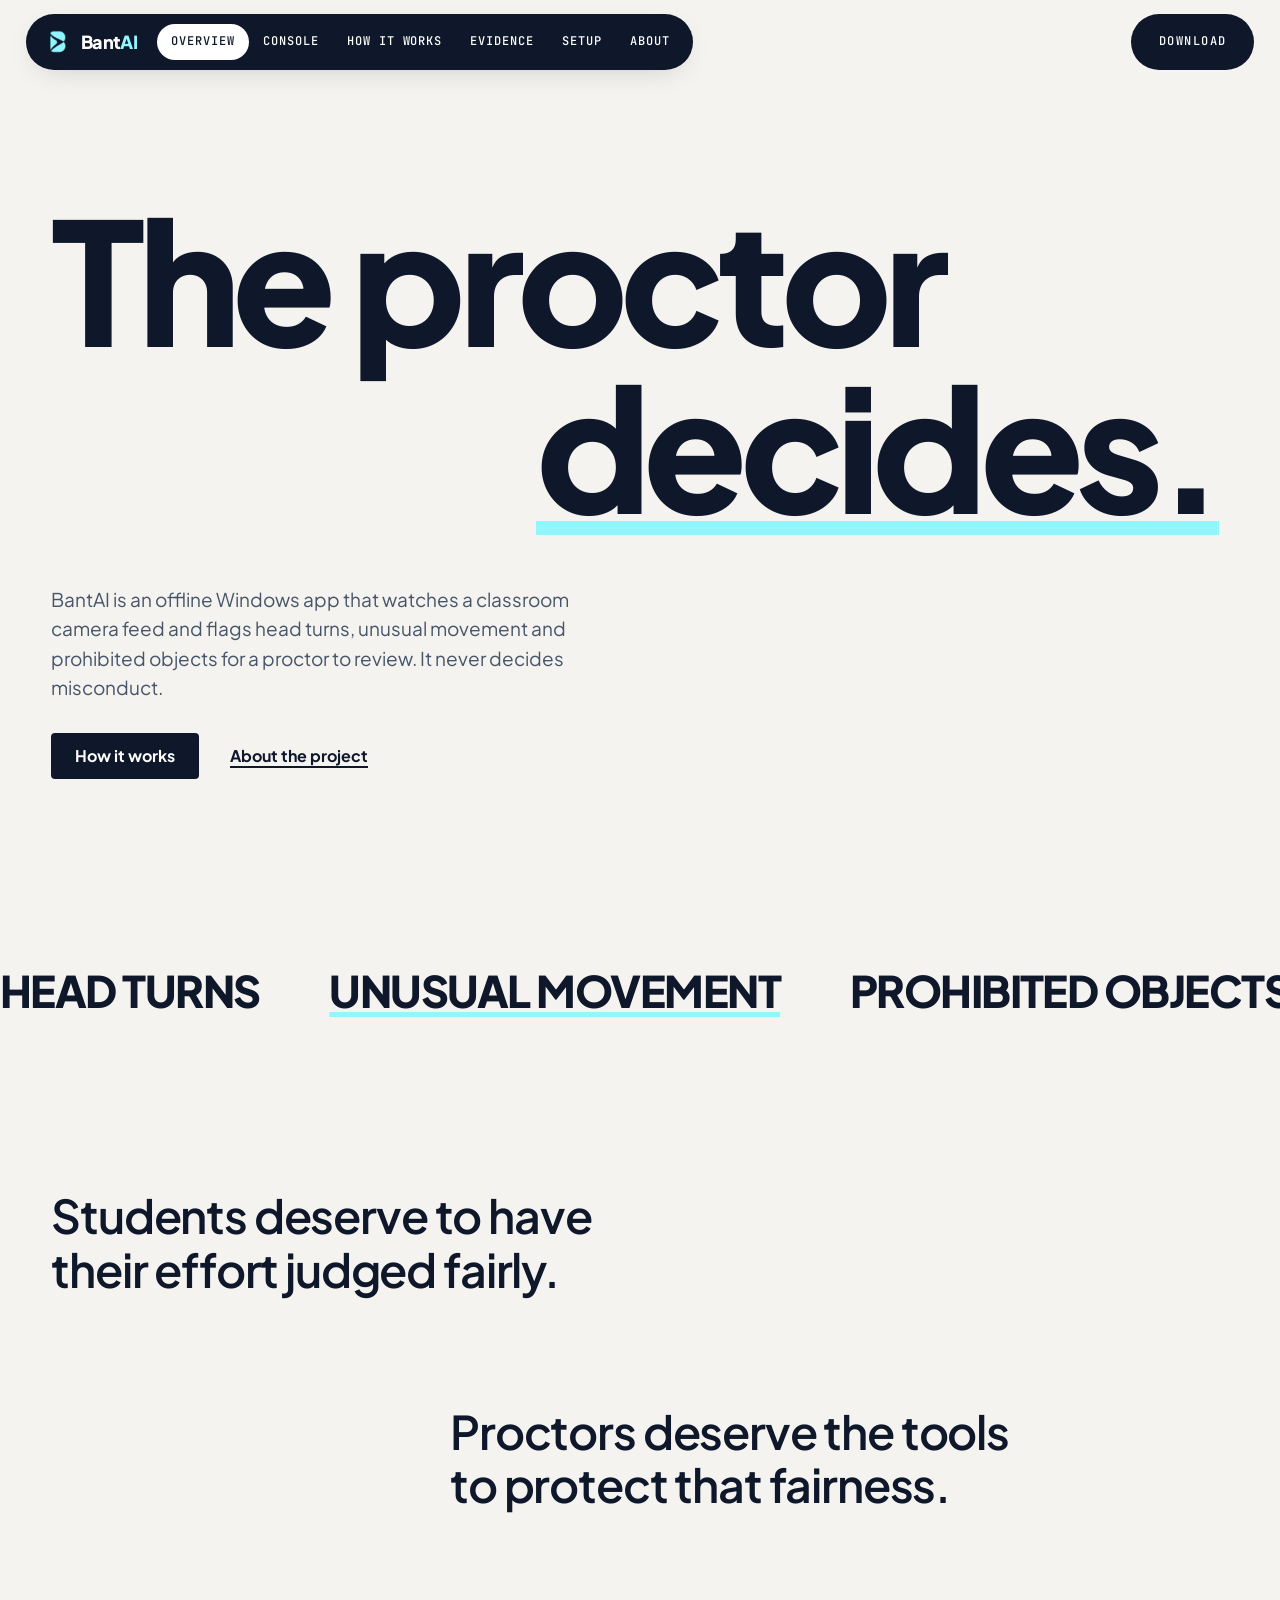
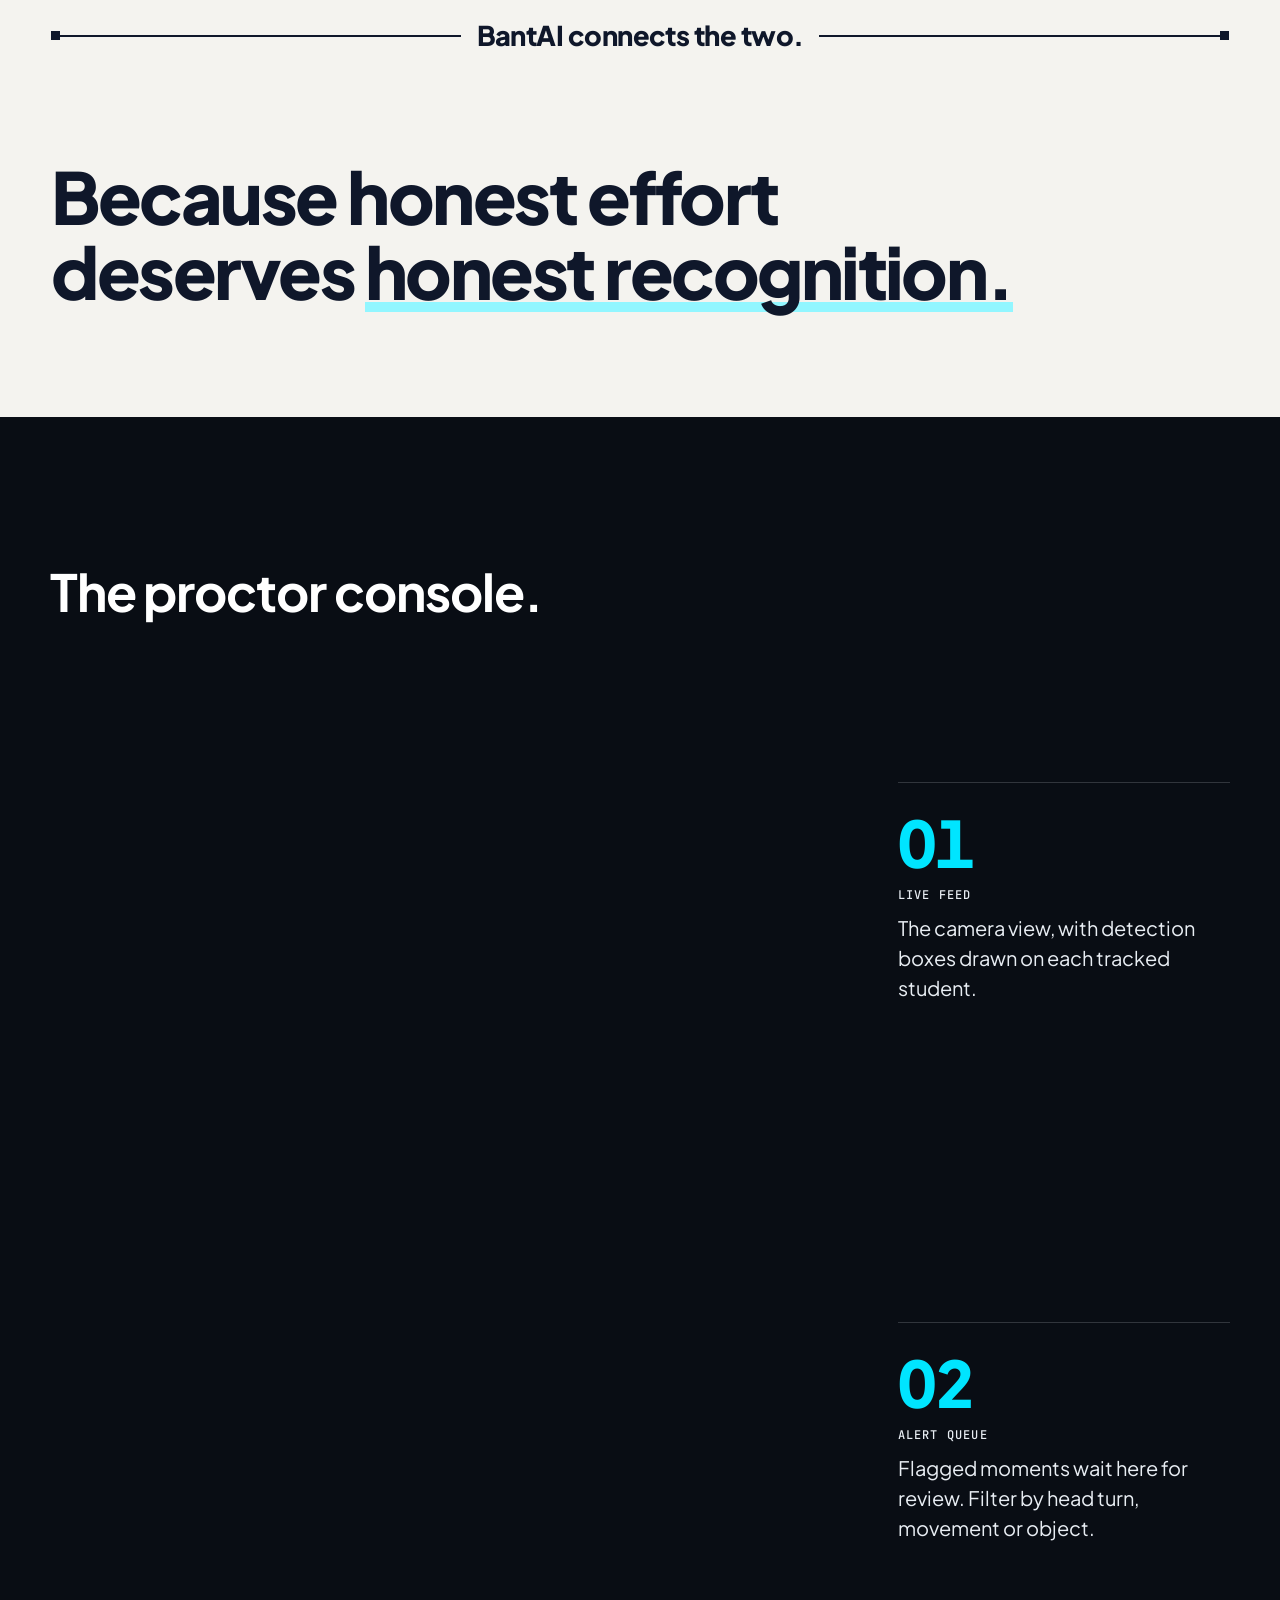
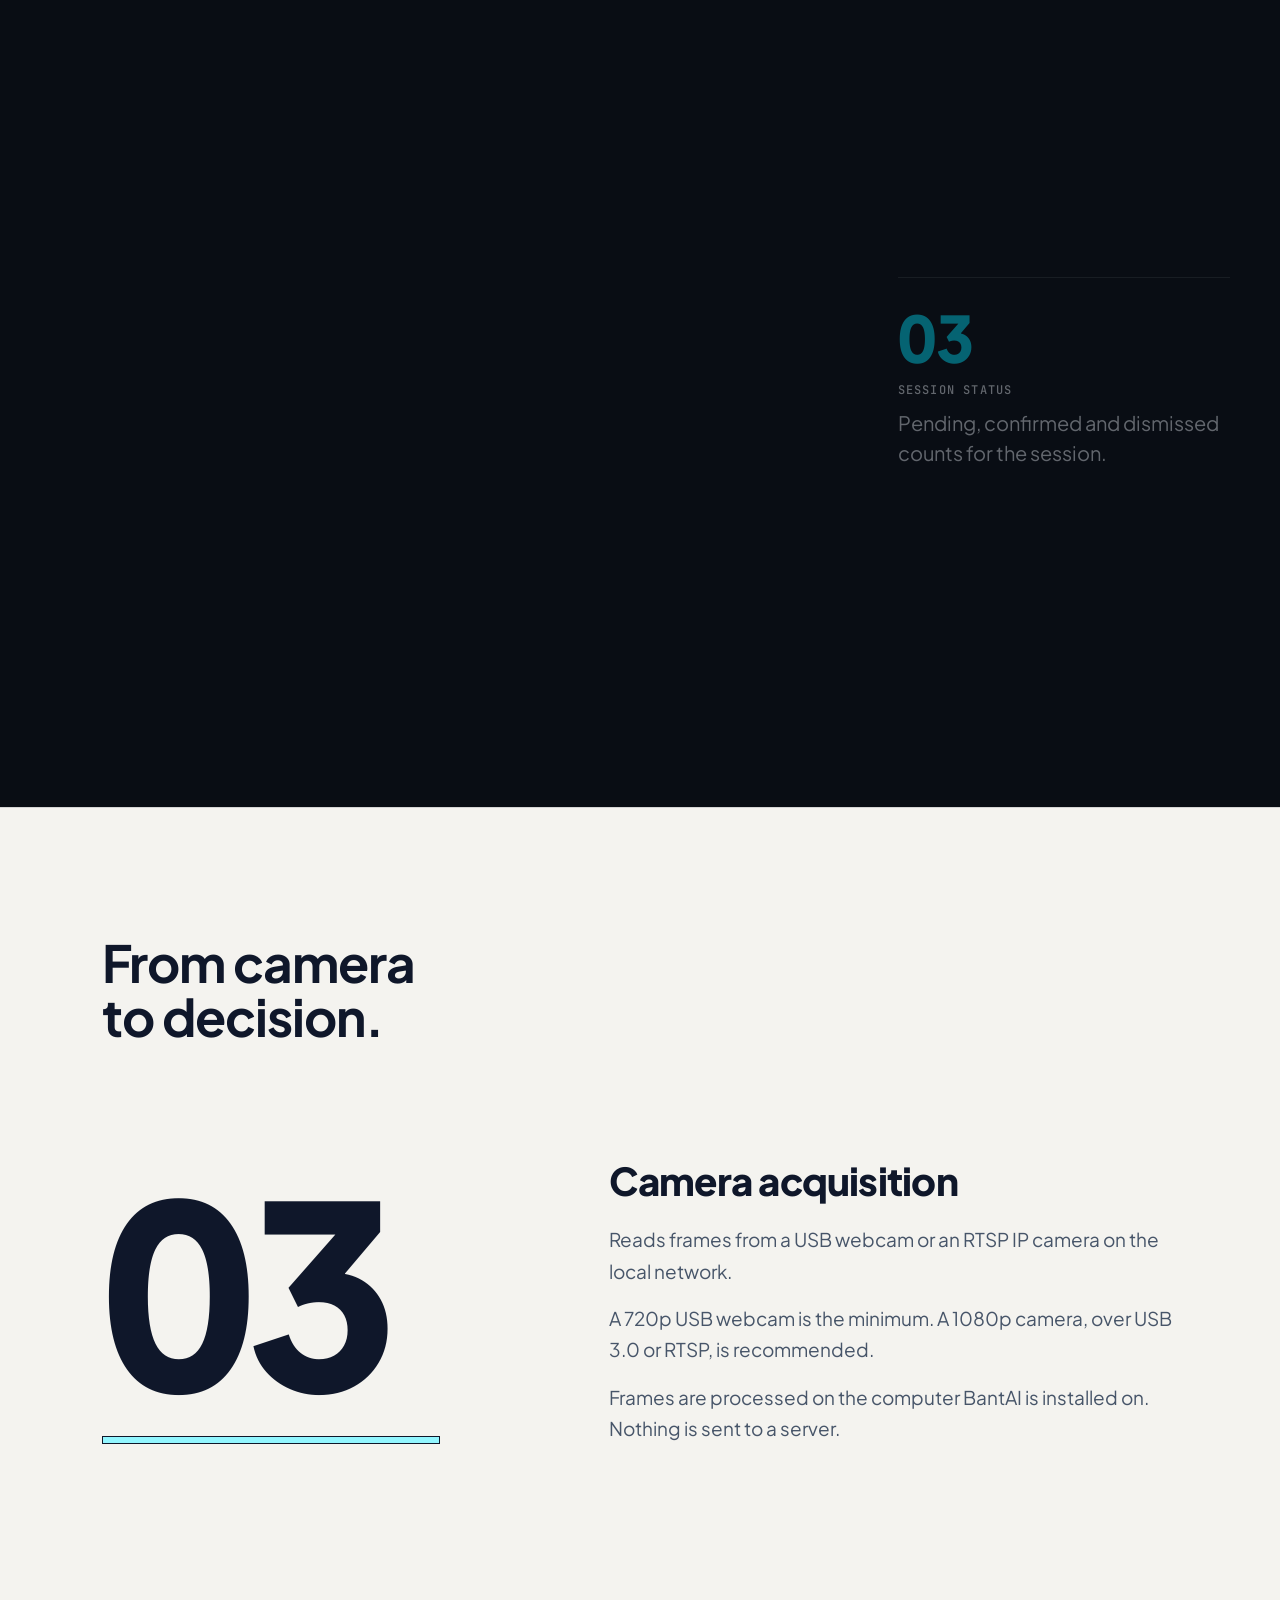
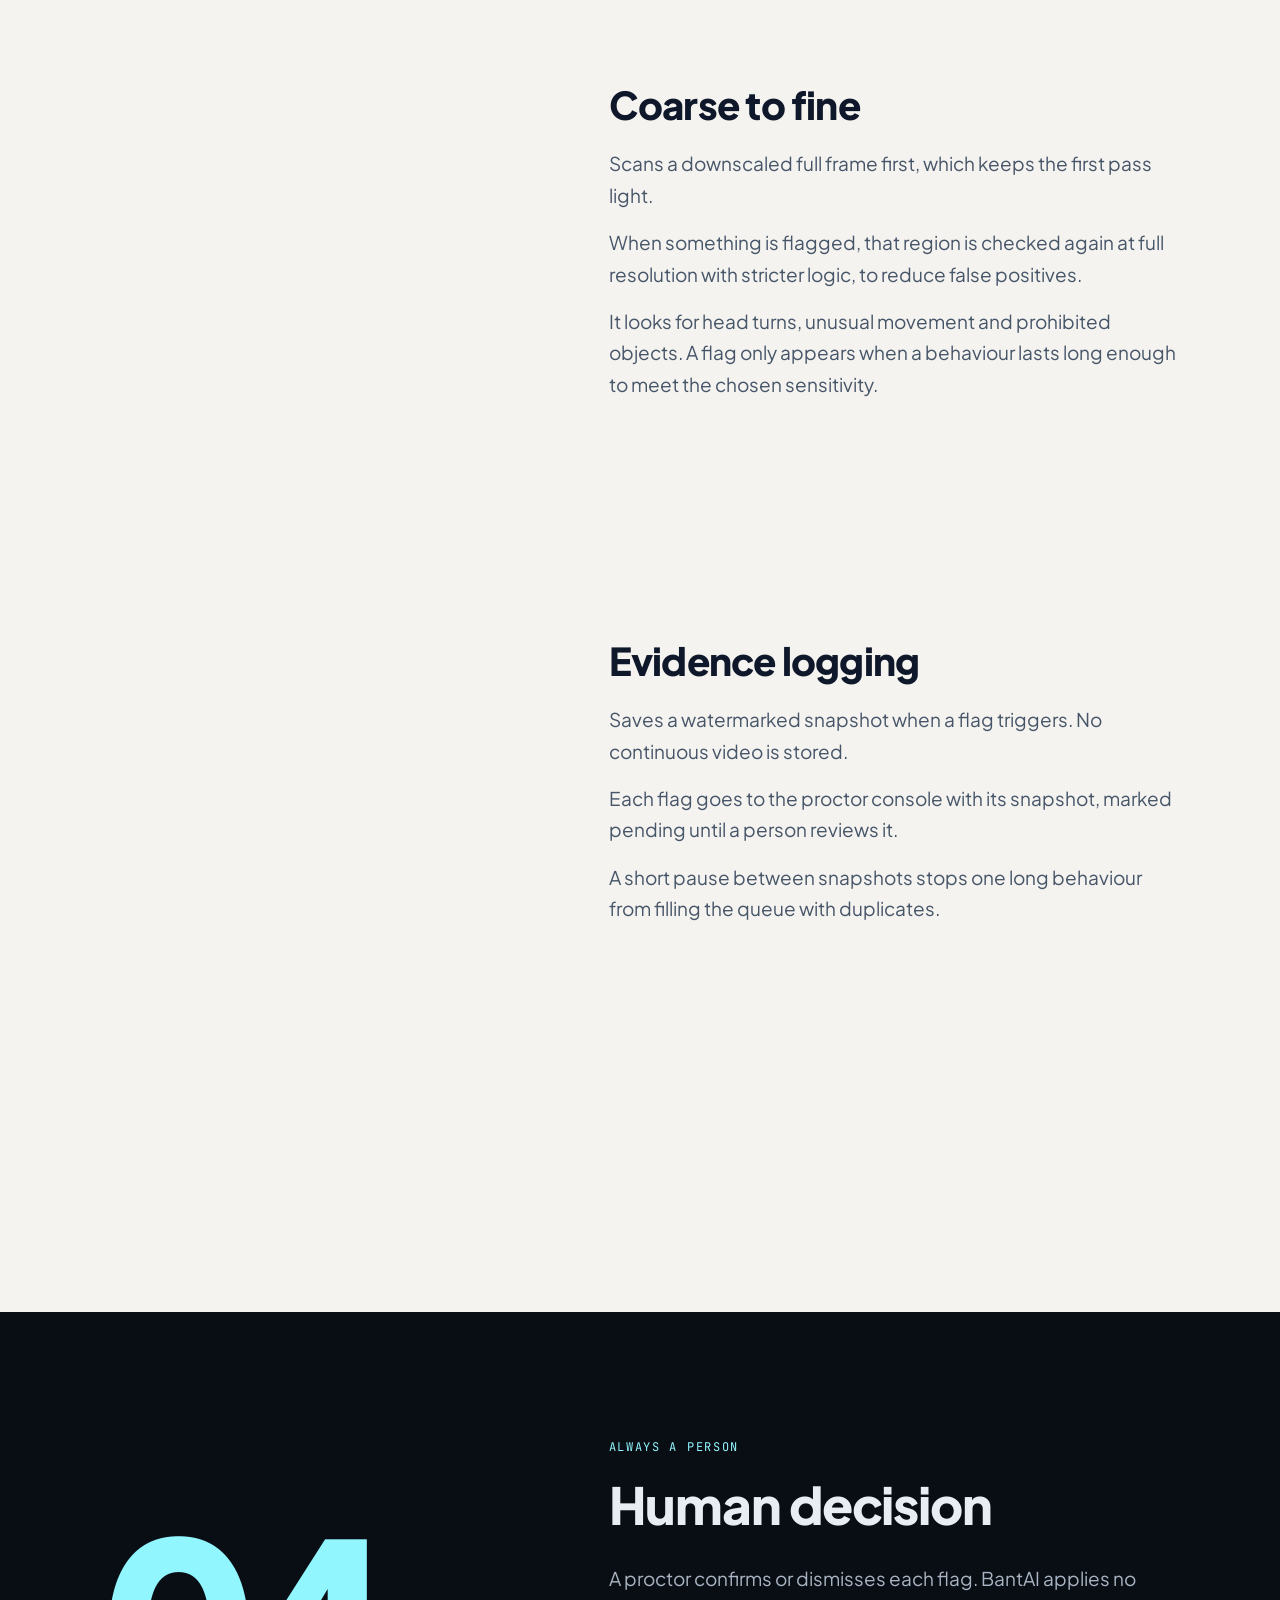
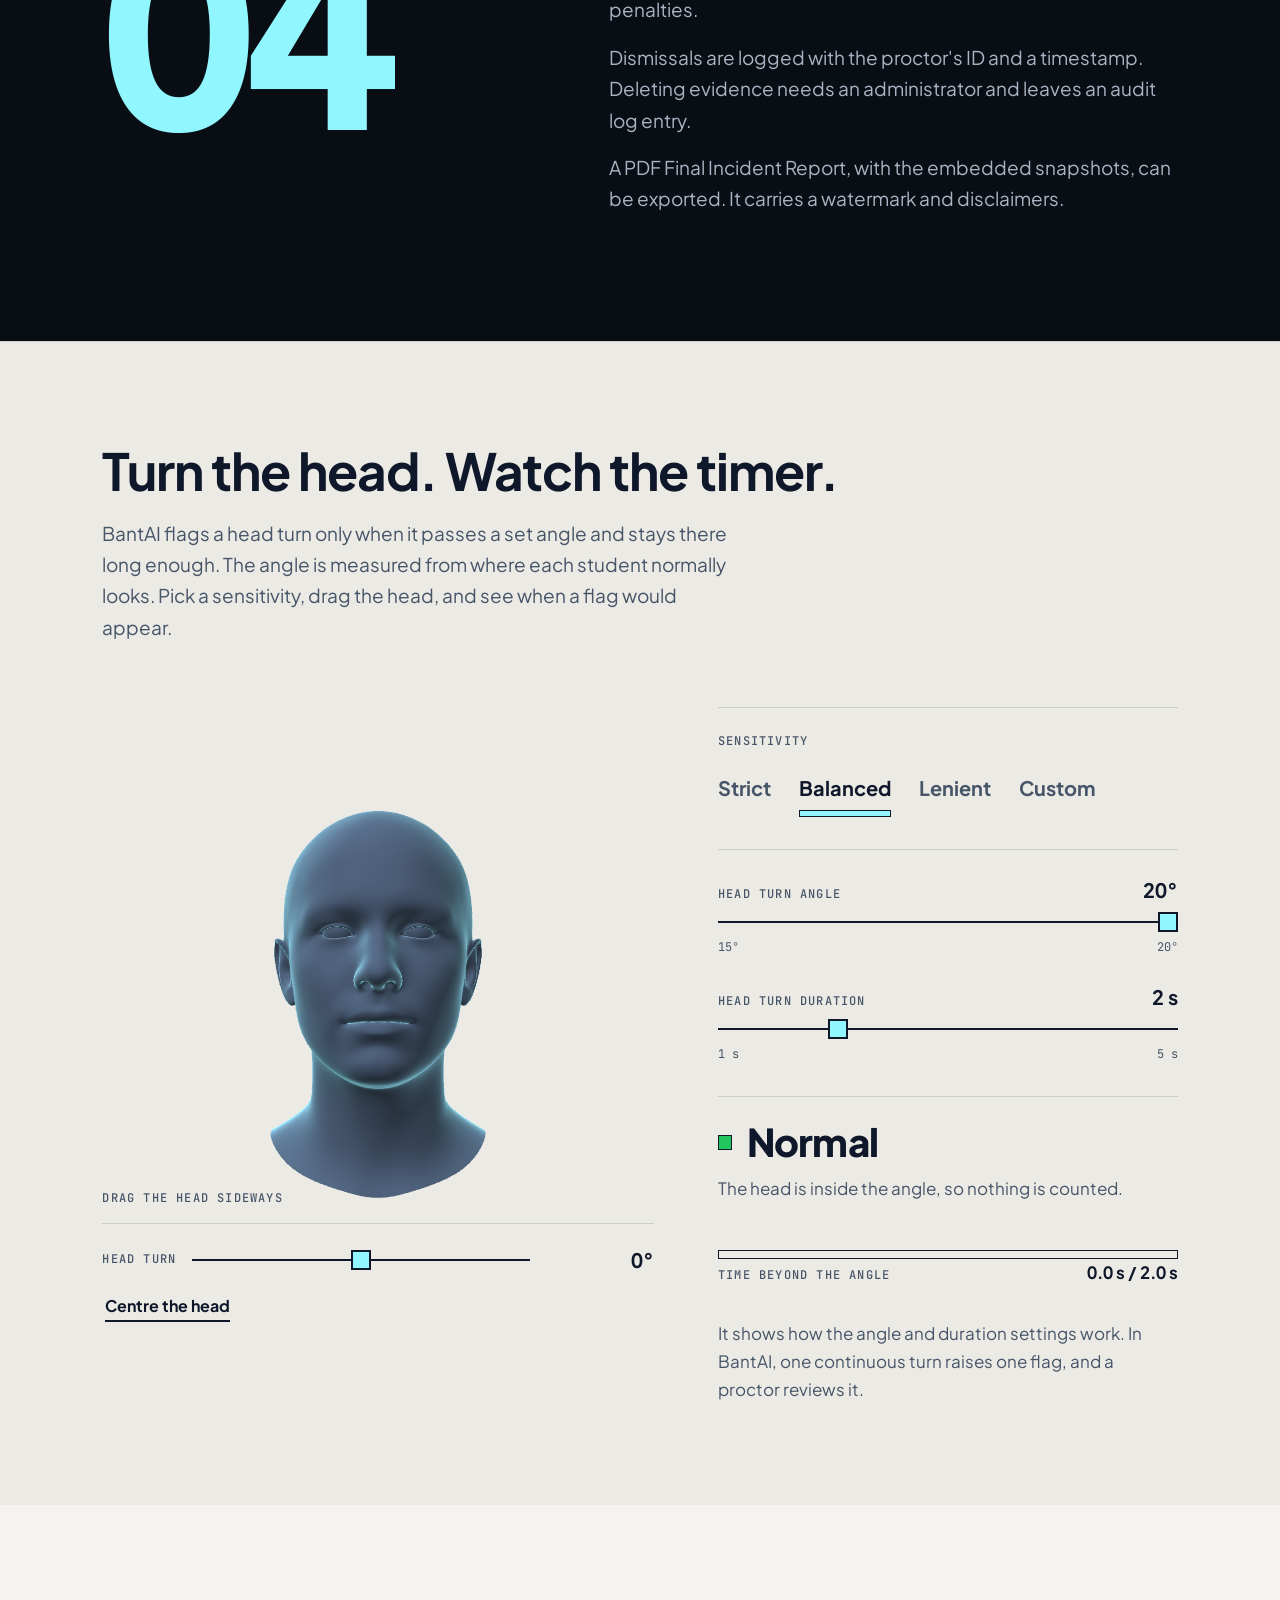
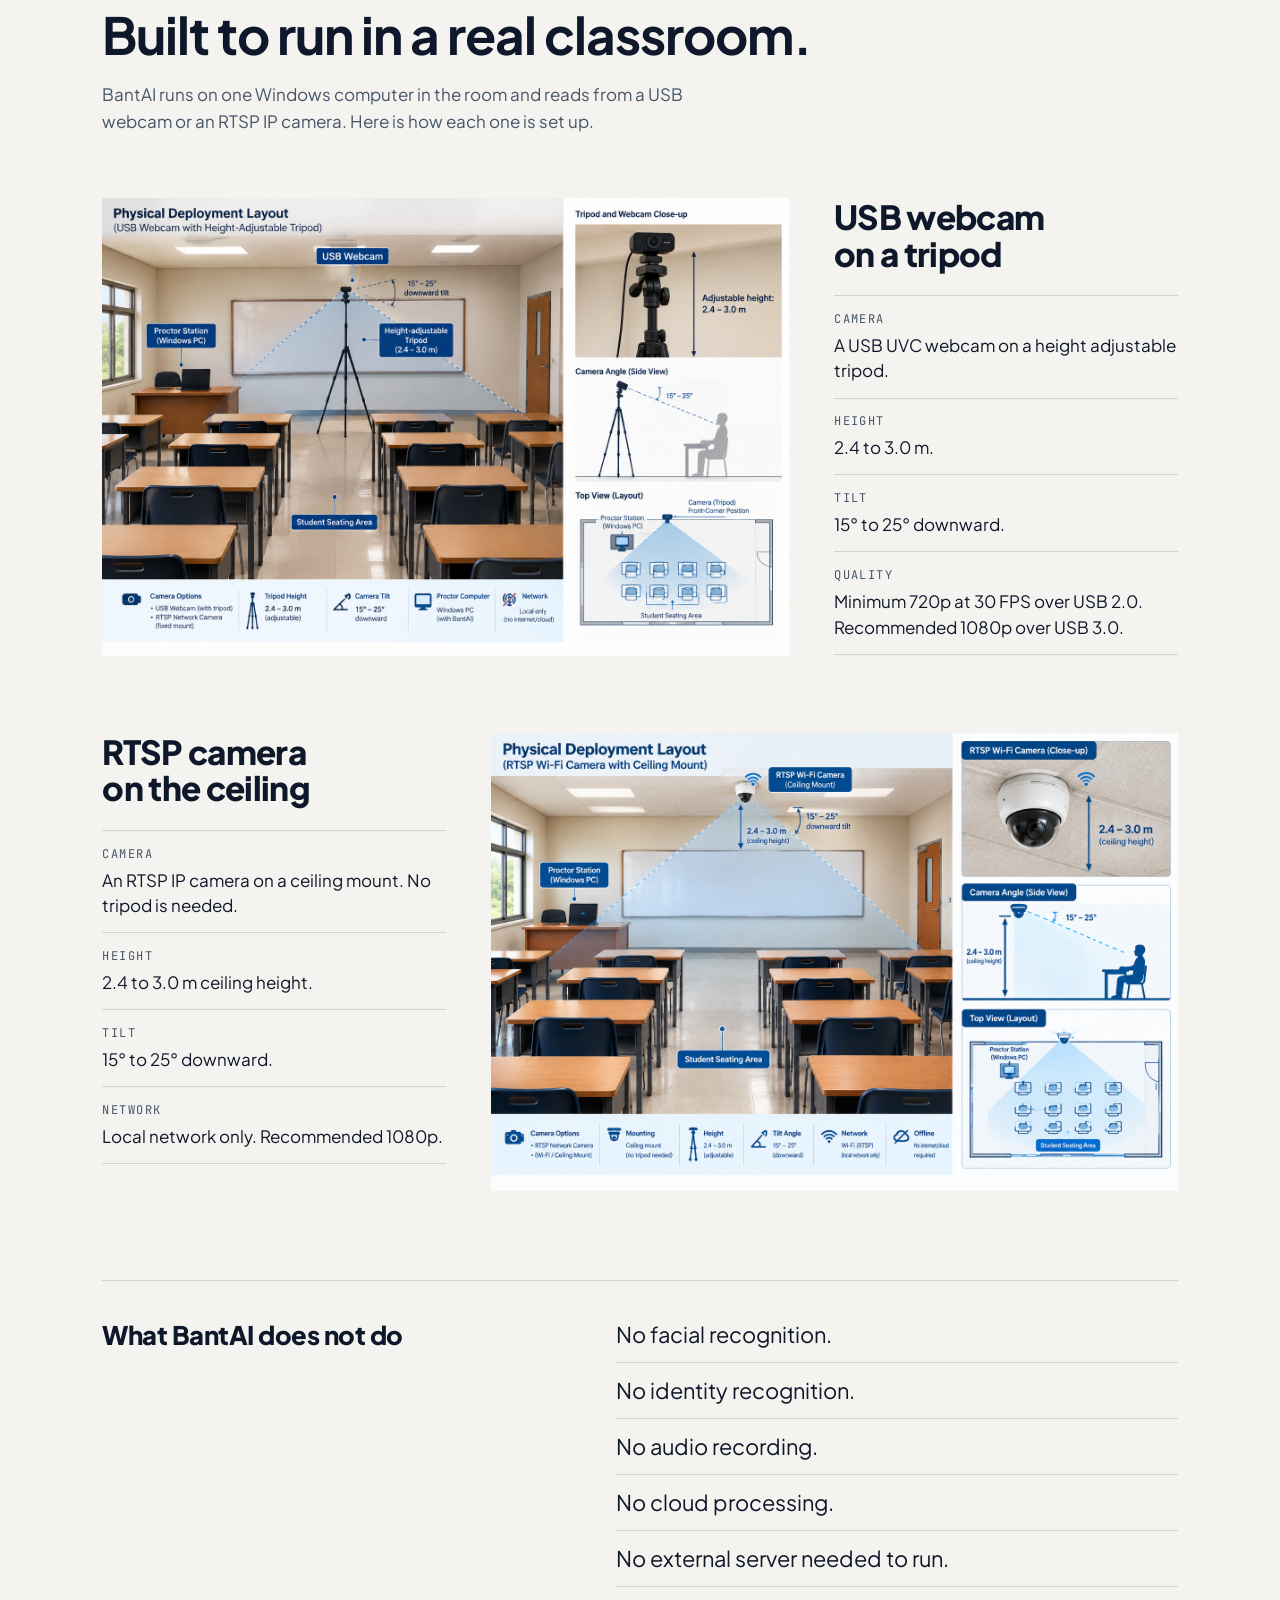
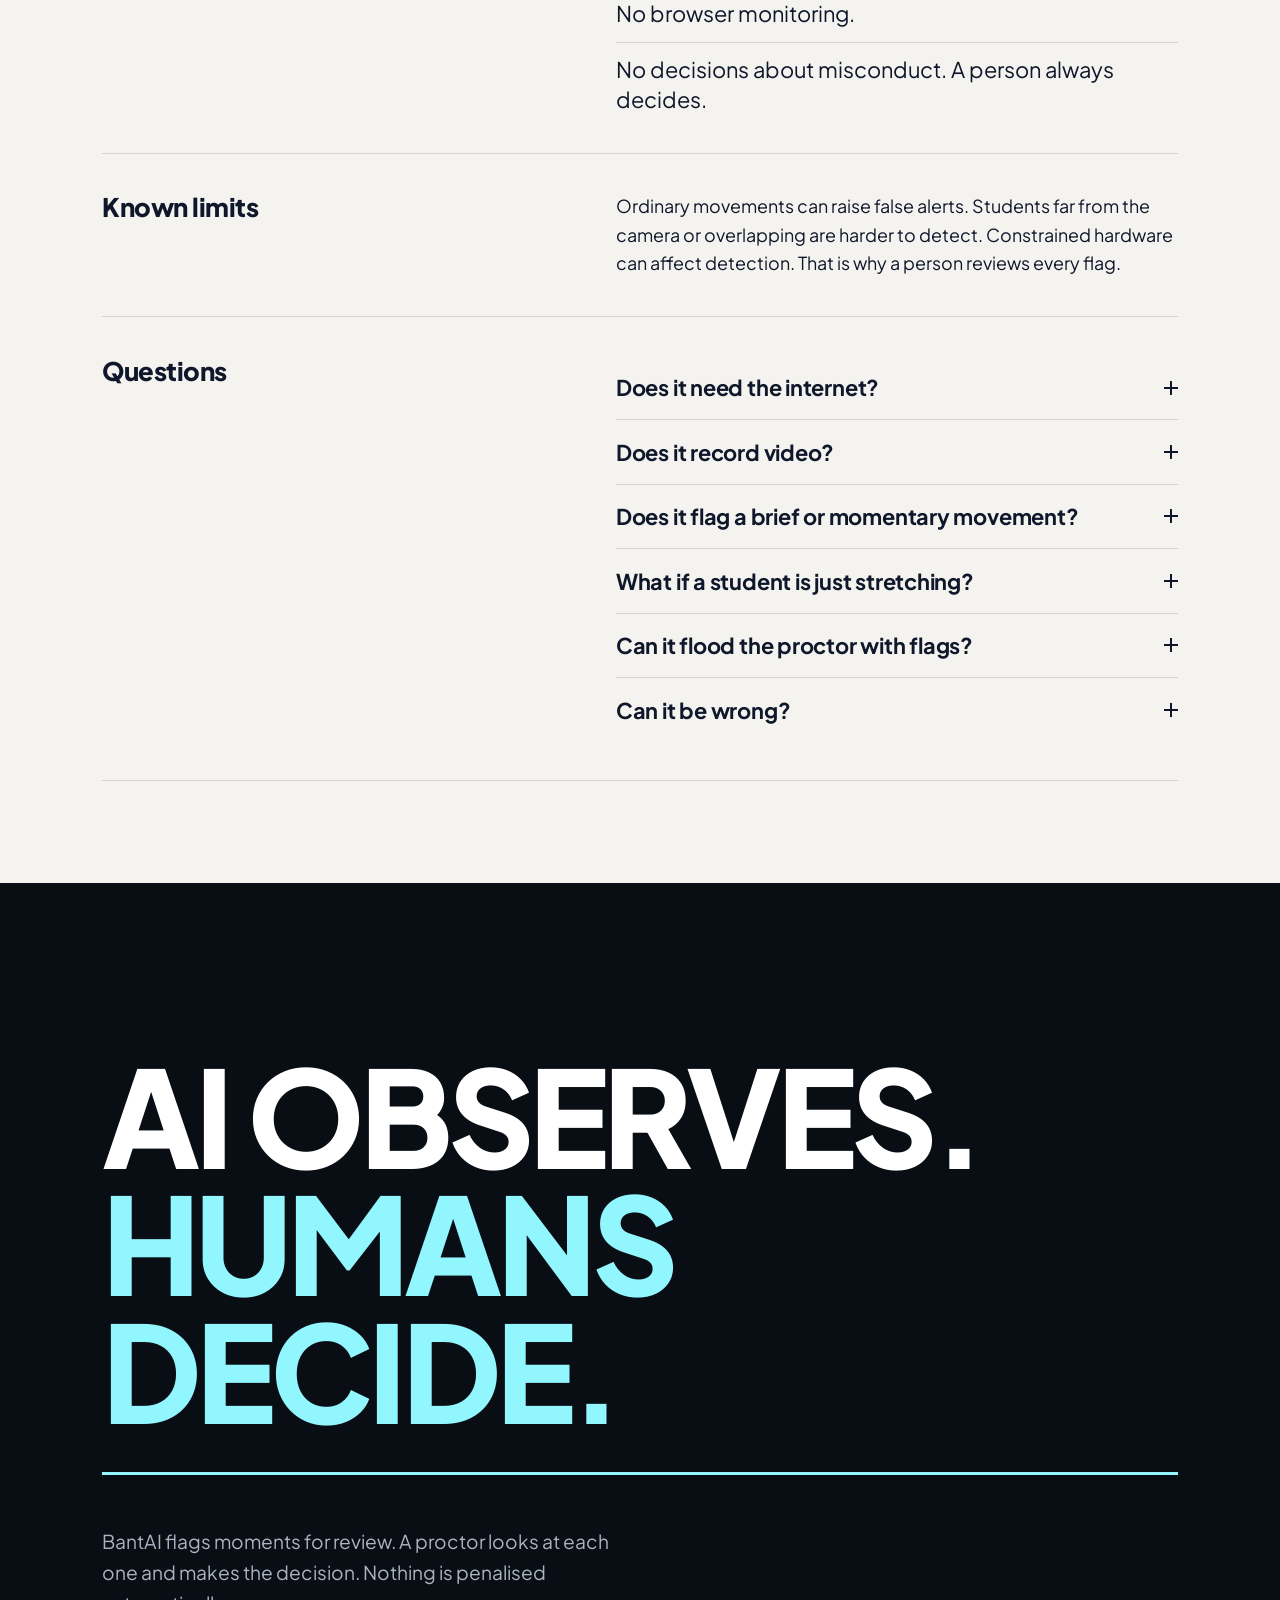
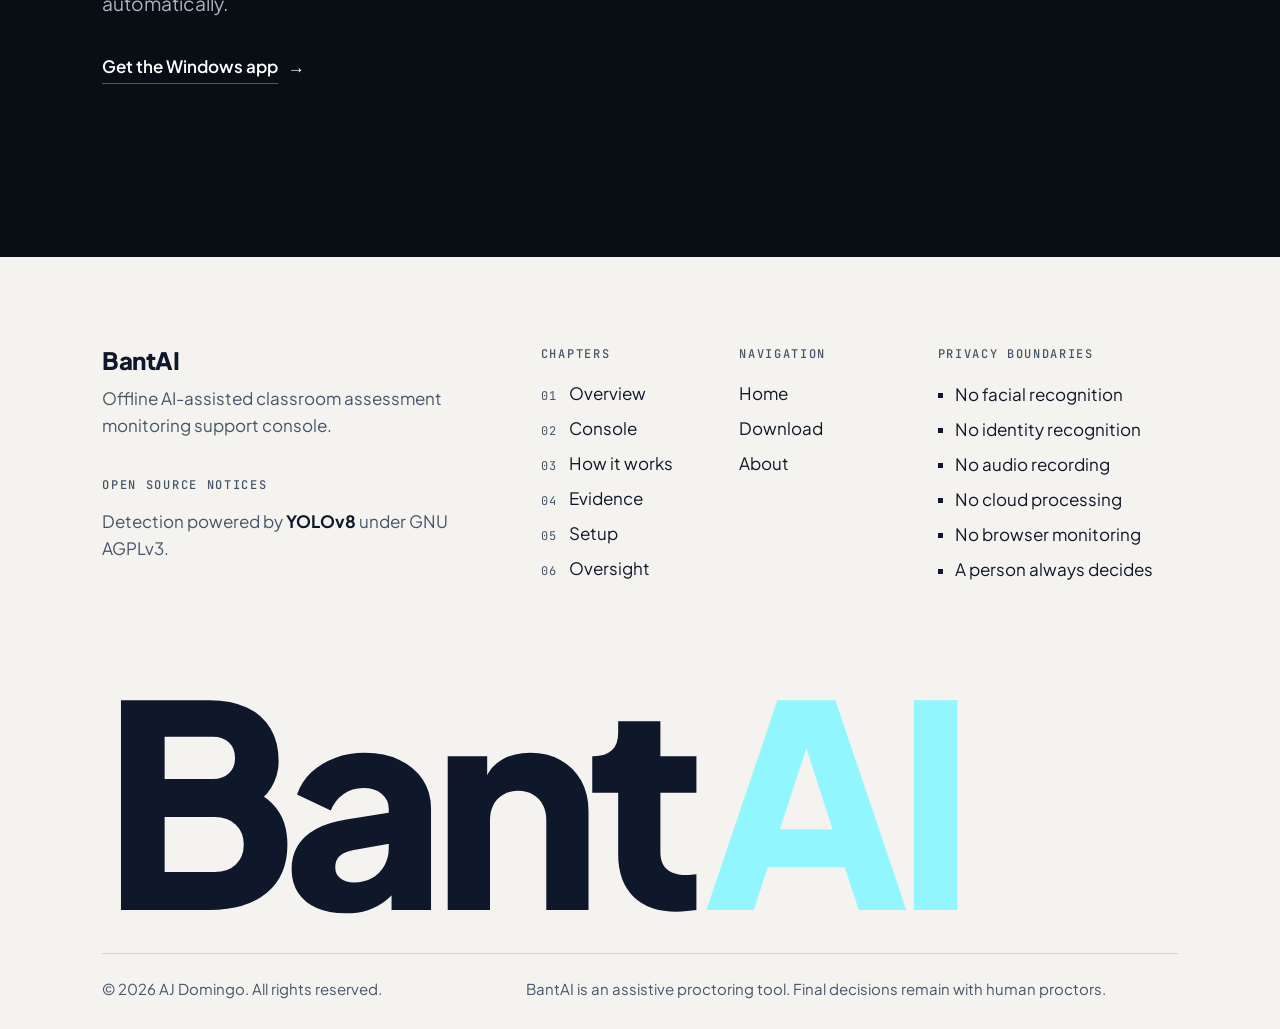
==== commit 4888b5fc: "Update splash screen" ====
--- a/index.html
+++ b/index.html
@@ -6,6 +6,7 @@
   <title>BantAI: Offline Classroom Assessment System</title>
   <meta name="description" content="BantAI is an offline Windows app that flags head turns, unusual movement and prohibited objects from a classroom camera for a proctor to review.">
   <meta name="theme-color" content="#F4F3EF">
+  <meta name="google-site-verification" content="6_sp9XPbW6qN0EBo1pl1VBvZShdfSR0ZzXE_kizzlEI" />
   <link rel="icon" type="image/png" href="assets/images/bantaillogo.png">
   <link rel="preload" as="font" type="font/woff2" crossorigin href="assets/fonts/plus-jakarta-sans.woff2">
   <link rel="stylesheet" href="assets/css/styles.css">
@@ -17,7 +18,7 @@
       var reduce=false;
       try { reduce=window.matchMedia('(prefers-reduced-motion: reduce)').matches; } catch(e){}
       var shown=false;
-      try { if (sessionStorage.getItem('bantai-splash')==='1') shown=true; } catch(e){}
+      try { var nv=performance.getEntriesByType('navigation')[0]; if (nv && (nv.type==='reload' || nv.type==='back_forward')) shown=true; var rf=document.referrer; if (rf){ var ru=new URL(rf); if (ru.protocol===location.protocol && ru.host===location.host) shown=true; } } catch(e){} try { if (sessionStorage.getItem('bantai-splash')==='1') shown=true; sessionStorage.setItem('bantai-splash','1'); } catch(e){}
       if (!reduce && !shown) { d.classList.add('splash'); }
       setTimeout(function(){ d.classList.remove('splash'); if (!window.__bantaiReady){ d.classList.remove('js'); } }, 4000);
     })();
@@ -31,10 +32,6 @@
     <div class="splash-inner">
       <img src="assets/images/bantaillogo.png" alt="" width="56" height="56" class="splash-logo">
       <div class="splash-wordmark">Bant<span>AI</span></div>
-      <div class="splash-label">OFFLINE CLASSROOM ASSESSMENT SYSTEM</div>
-      <div class="splash-segments" aria-hidden="true">
-        <span class="splash-seg"></span><span class="splash-seg"></span><span class="splash-seg"></span>
-      </div>
     </div>
   </div>
 
--- a/assets/css/styles.css
+++ b/assets/css/styles.css
@@ -160,23 +160,75 @@
 
 
 
-/* ─── Splash ─── */
+/* splash v2: frame, then reveal */
 html.splash #splash {
   position: fixed; inset: 0; z-index: var(--z-splash);
   display: flex; align-items: center; justify-content: center;
-  background: var(--paper);
+  overflow: hidden;
+  background: transparent;
 }
 html:not(.splash) #splash { display: none; }
-.splash-inner { display: flex; flex-direction: column; align-items: center; gap: 1rem; opacity: 0; }
-html.splash #splash.is-visible .splash-inner { opacity: 1; transition: opacity 150ms linear; }
+
+/* two dark halves; they slide apart on exit */
+#splash::before,
+#splash::after {
+  content: "";
+  position: absolute; left: 0; right: 0;
+  height: calc(50% + 1px);
+  background: #090D14;
+  transition: translate var(--dur-scene) cubic-bezier(0.76, 0, 0.24, 1);
+}
+#splash::before { top: 0; }
+#splash::after { bottom: 0; }
+html.splash #splash.is-exiting::before { translate: 0 -101%; box-shadow: 0 1px 0 #92f6ff; }
+html.splash #splash.is-exiting::after { translate: 0 101%; box-shadow: 0 -1px 0 #92f6ff; }
+
+.splash-inner {
+  position: relative; z-index: 1;
+  display: flex; flex-direction: column; align-items: center; gap: 1rem;
+  max-width: calc(100vw - 2rem);
+  padding: 2rem clamp(1rem, 5vw, 2.75rem);
+  opacity: 0;
+}
+html.splash #splash.is-visible .splash-inner { opacity: 1; transition: opacity 450ms linear; }
+html.splash #splash.is-exiting .splash-inner { opacity: 0; transition: opacity 260ms linear; }
+
+
+
 .splash-logo { width: 56px; height: 56px; object-fit: contain; }
-.splash-wordmark { font-size: 2rem; font-weight: 800; letter-spacing: -0.03em; color: var(--text); }
-.splash-wordmark span { color: #92f6ff; background: #0F172A; padding: 0 0.1em; margin-left: 0; border-radius: 4px; }
-.splash-label { font-family: var(--mono); font-size: 0.72rem; letter-spacing: 0.12em; color: var(--ink-muted); text-transform: uppercase; }
-.splash-segments { display: flex; gap: 0.4rem; margin-top: 0.5rem; }
-.splash-seg { width: 32px; height: 3px; background: var(--hairline); border-radius: 999px; transition: background var(--dur-ui) var(--ease-out); }
-.splash-seg.is-filled { background: var(--accent-text); }
-html.splash #splash.is-exiting { clip-path: inset(0 0 100% 0); transition: clip-path var(--dur-scene) var(--ease-out); }
+
+/* wordmark revealed by a sliding cover with a cyan leading edge */
+.splash-wordmark {
+  position: relative; overflow: hidden;
+  padding: 0 0.06em;
+  font-size: clamp(2.25rem, 9vw, 3.5rem); font-weight: 800; line-height: 1.1; letter-spacing: -0.03em;
+  color: #F4F3EF;
+}
+.splash-wordmark span { display: inline; padding: 0; margin: 0; background: none; border-radius: 0; color: #92f6ff; }
+.splash-wordmark::after {
+  content: "";
+  position: absolute; inset: 0;
+  background: #090D14;
+  border-left: 2px solid #92f6ff;
+}
+html.splash #splash.is-visible .splash-wordmark::after { animation: sp-sweep 1100ms cubic-bezier(0.16, 1, 0.3, 1) 450ms both; }
+html.splash #splash.is-exiting .splash-wordmark::after { animation: none; translate: 101% 0; }
+
+.splash-label {
+  font-family: var(--mono); font-size: 0.75rem; line-height: 1.5; letter-spacing: 0.1em;
+  text-transform: uppercase; text-align: center;
+  color: #B6C0CC;
+}
+
+
+
+@keyframes sp-sweep {
+  from { translate: 0 0; }
+  to { translate: 101% 0; }
+}
+
+/* splash scroll lock */
+html.splash { overflow: hidden; }
 
 /* ─── Navigation ─── */
 .nav-wrapper {
